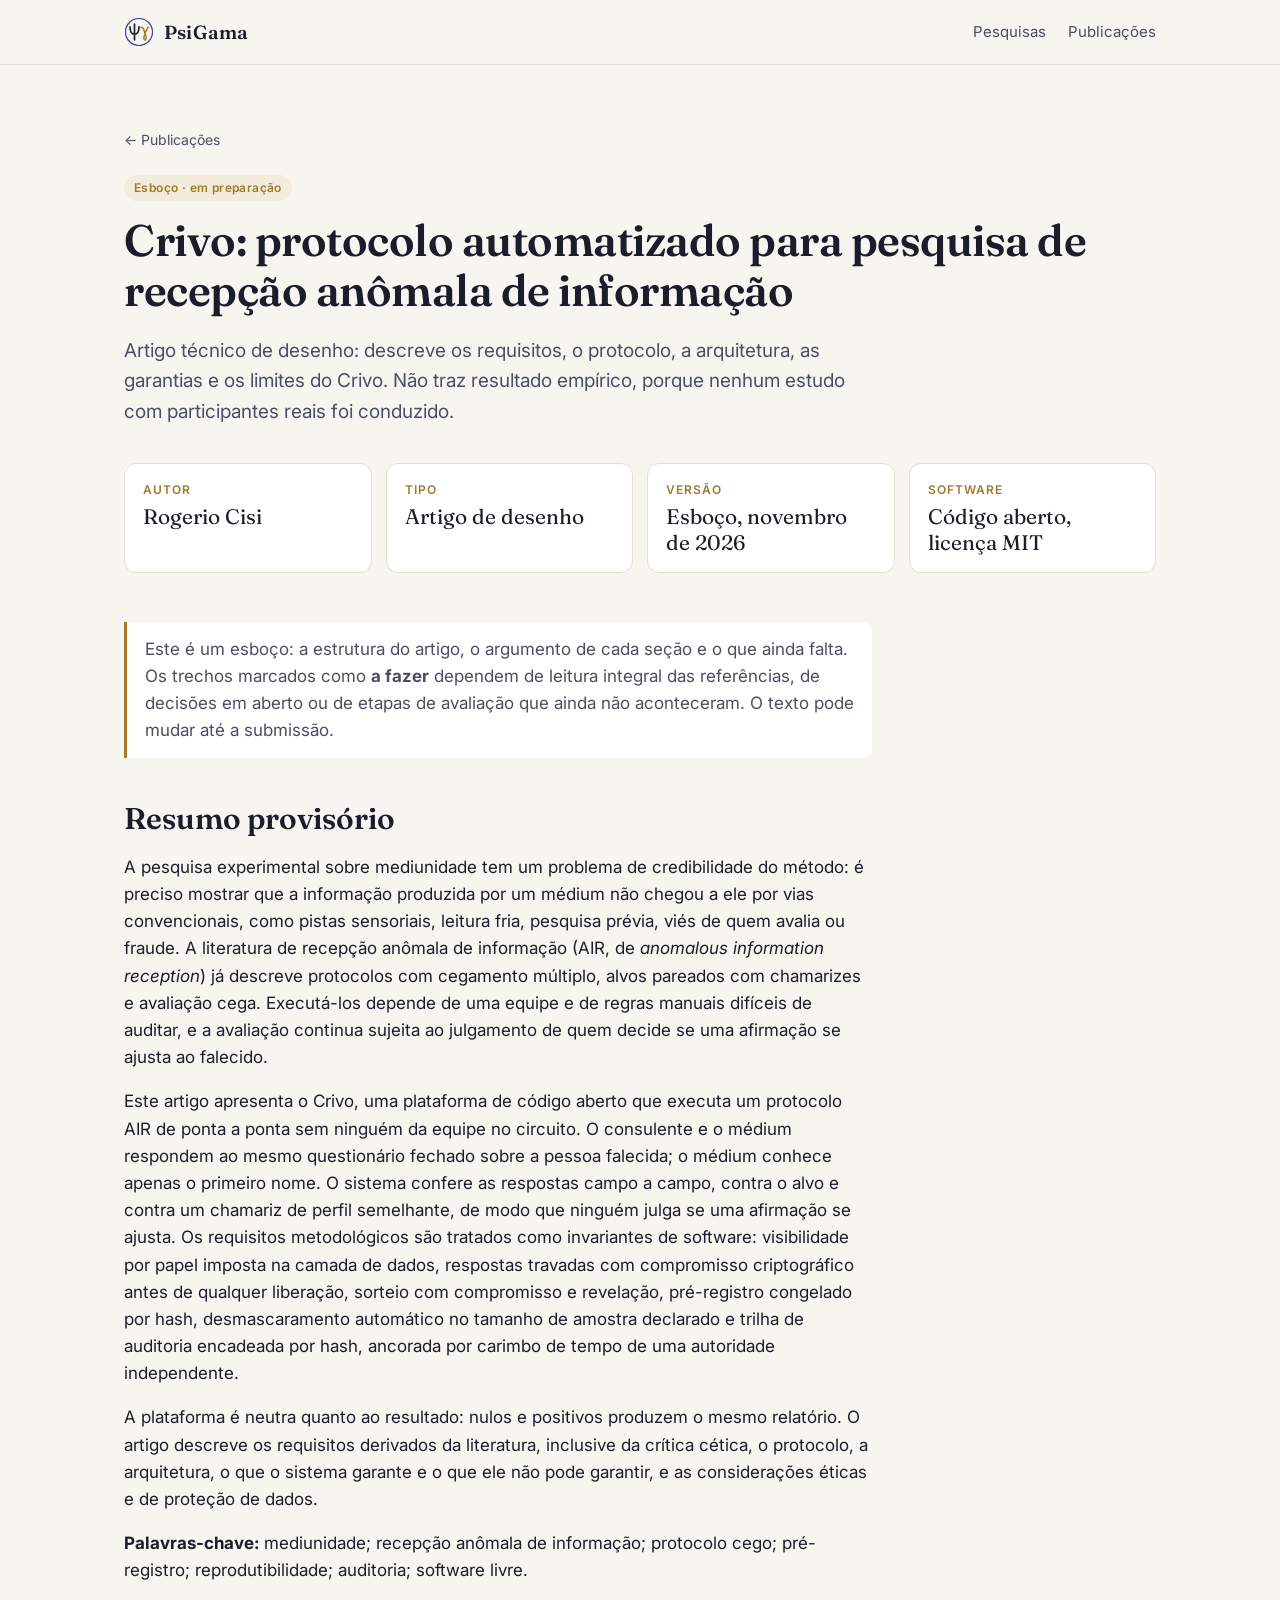
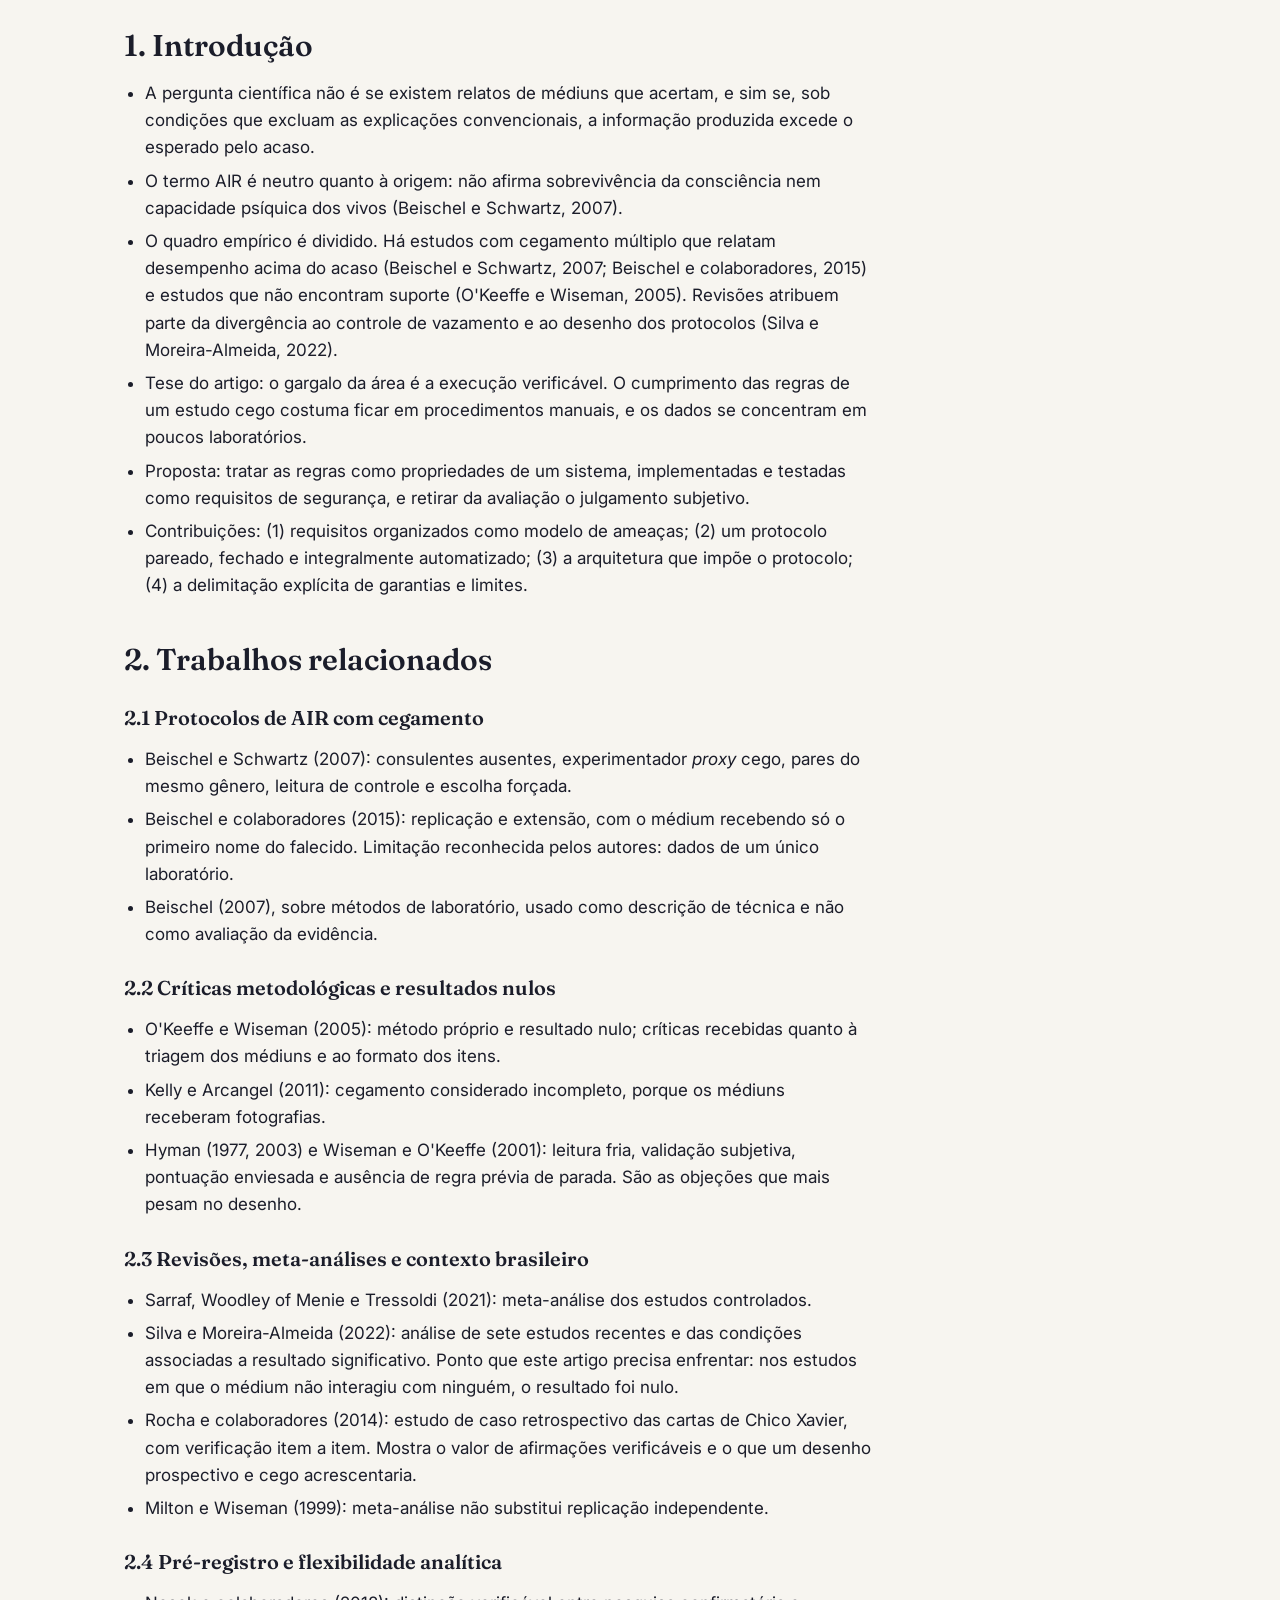
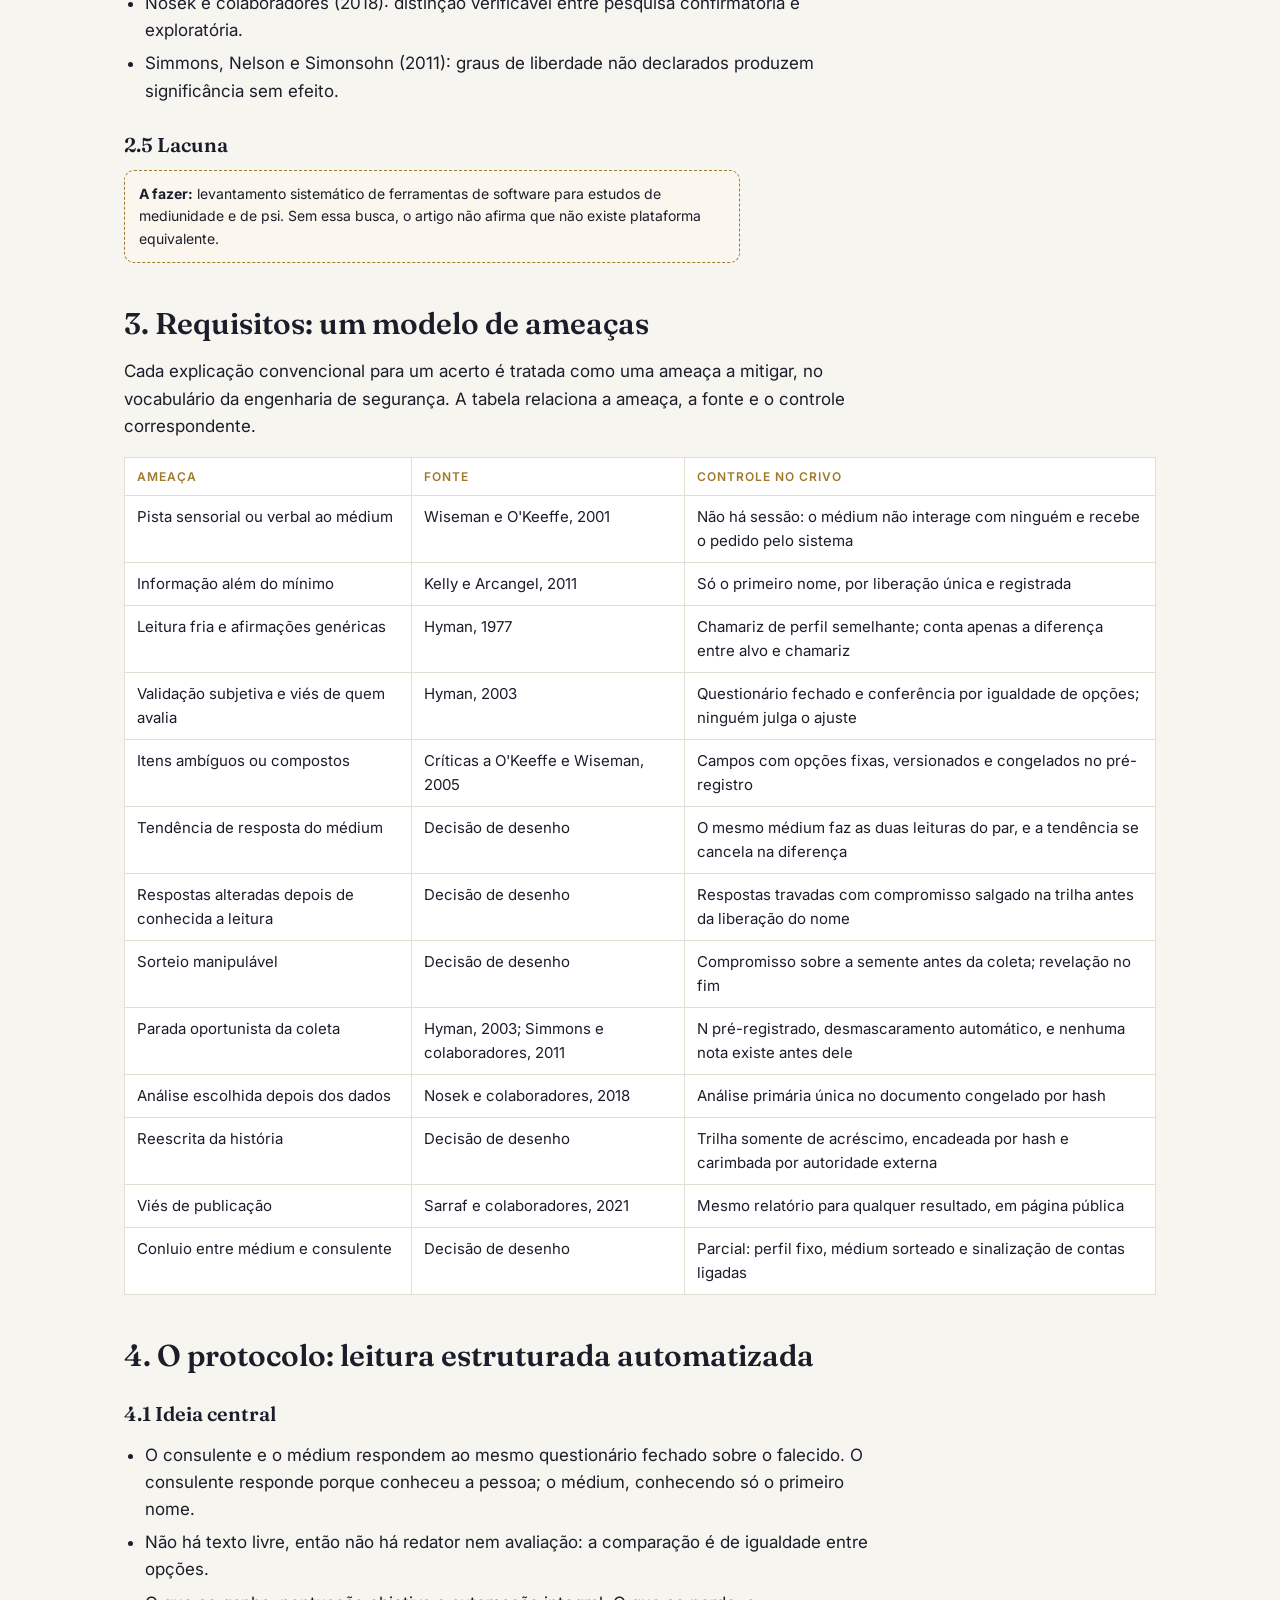
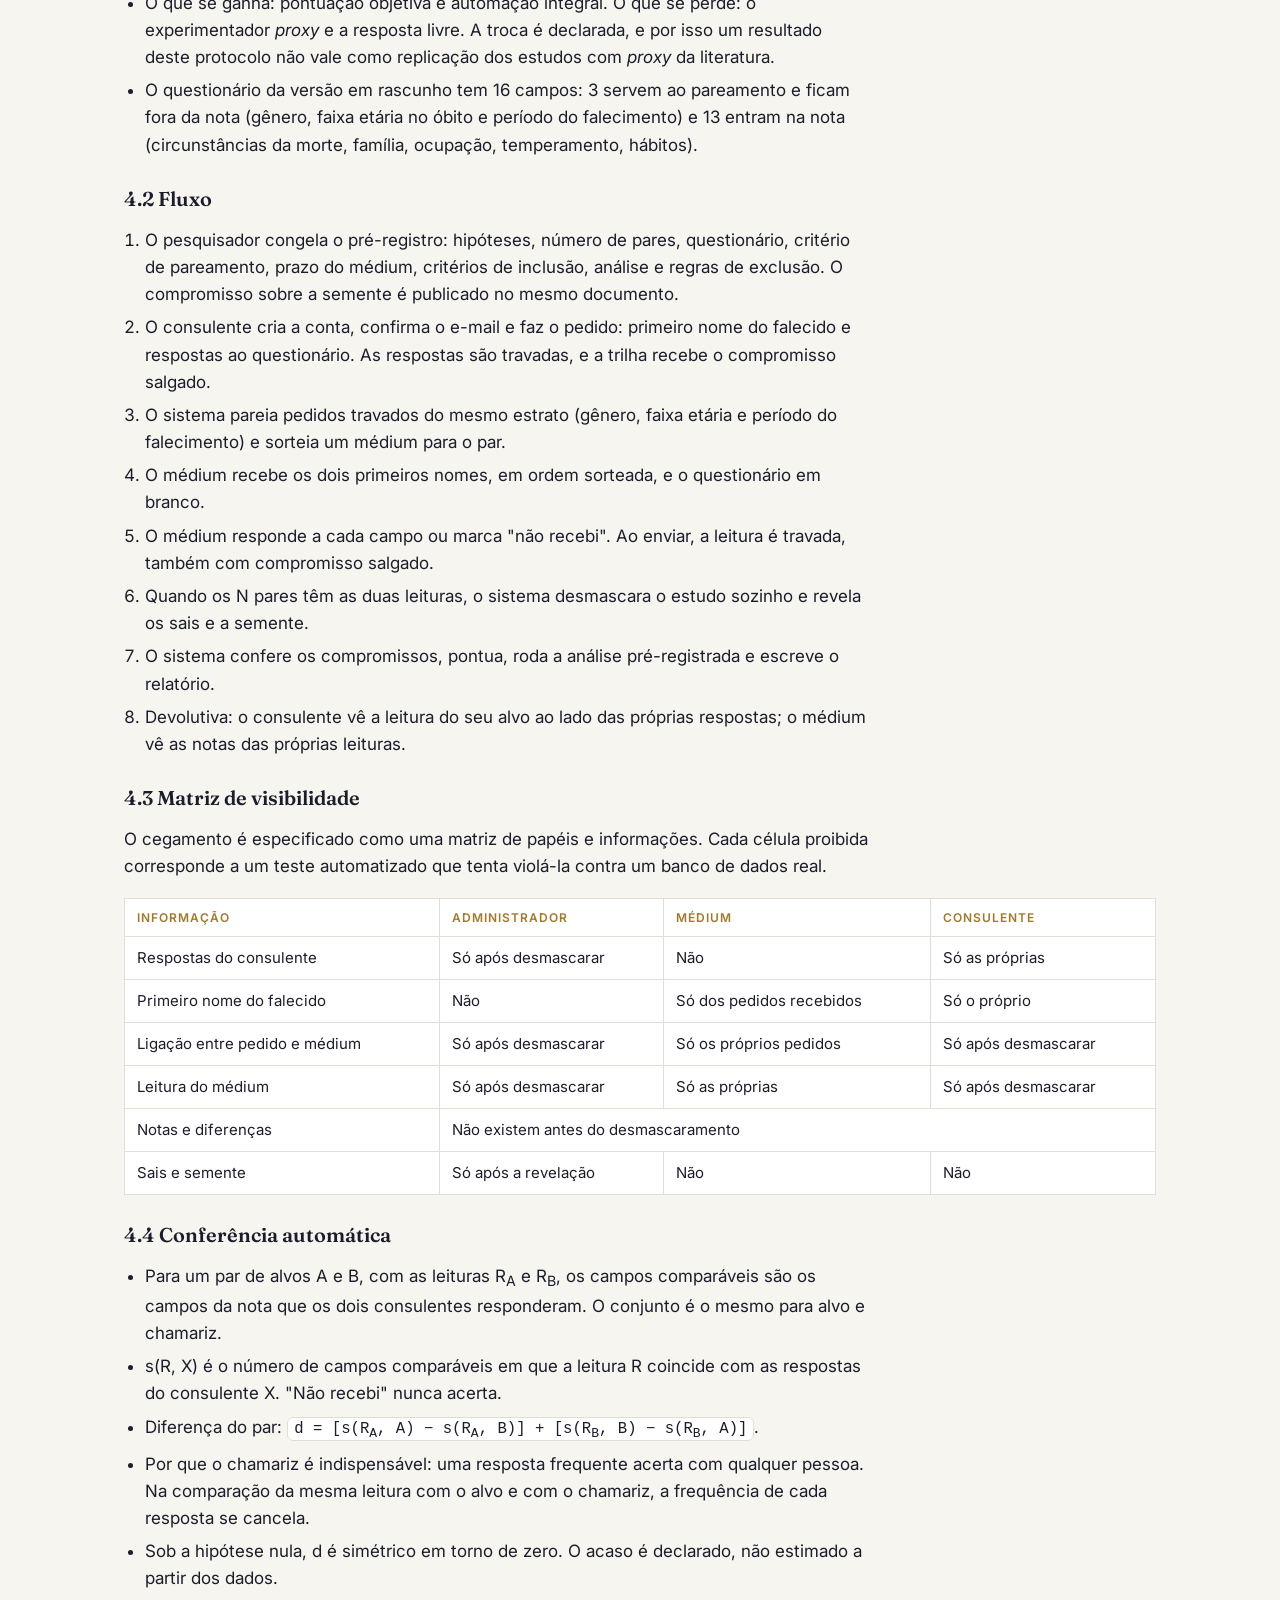
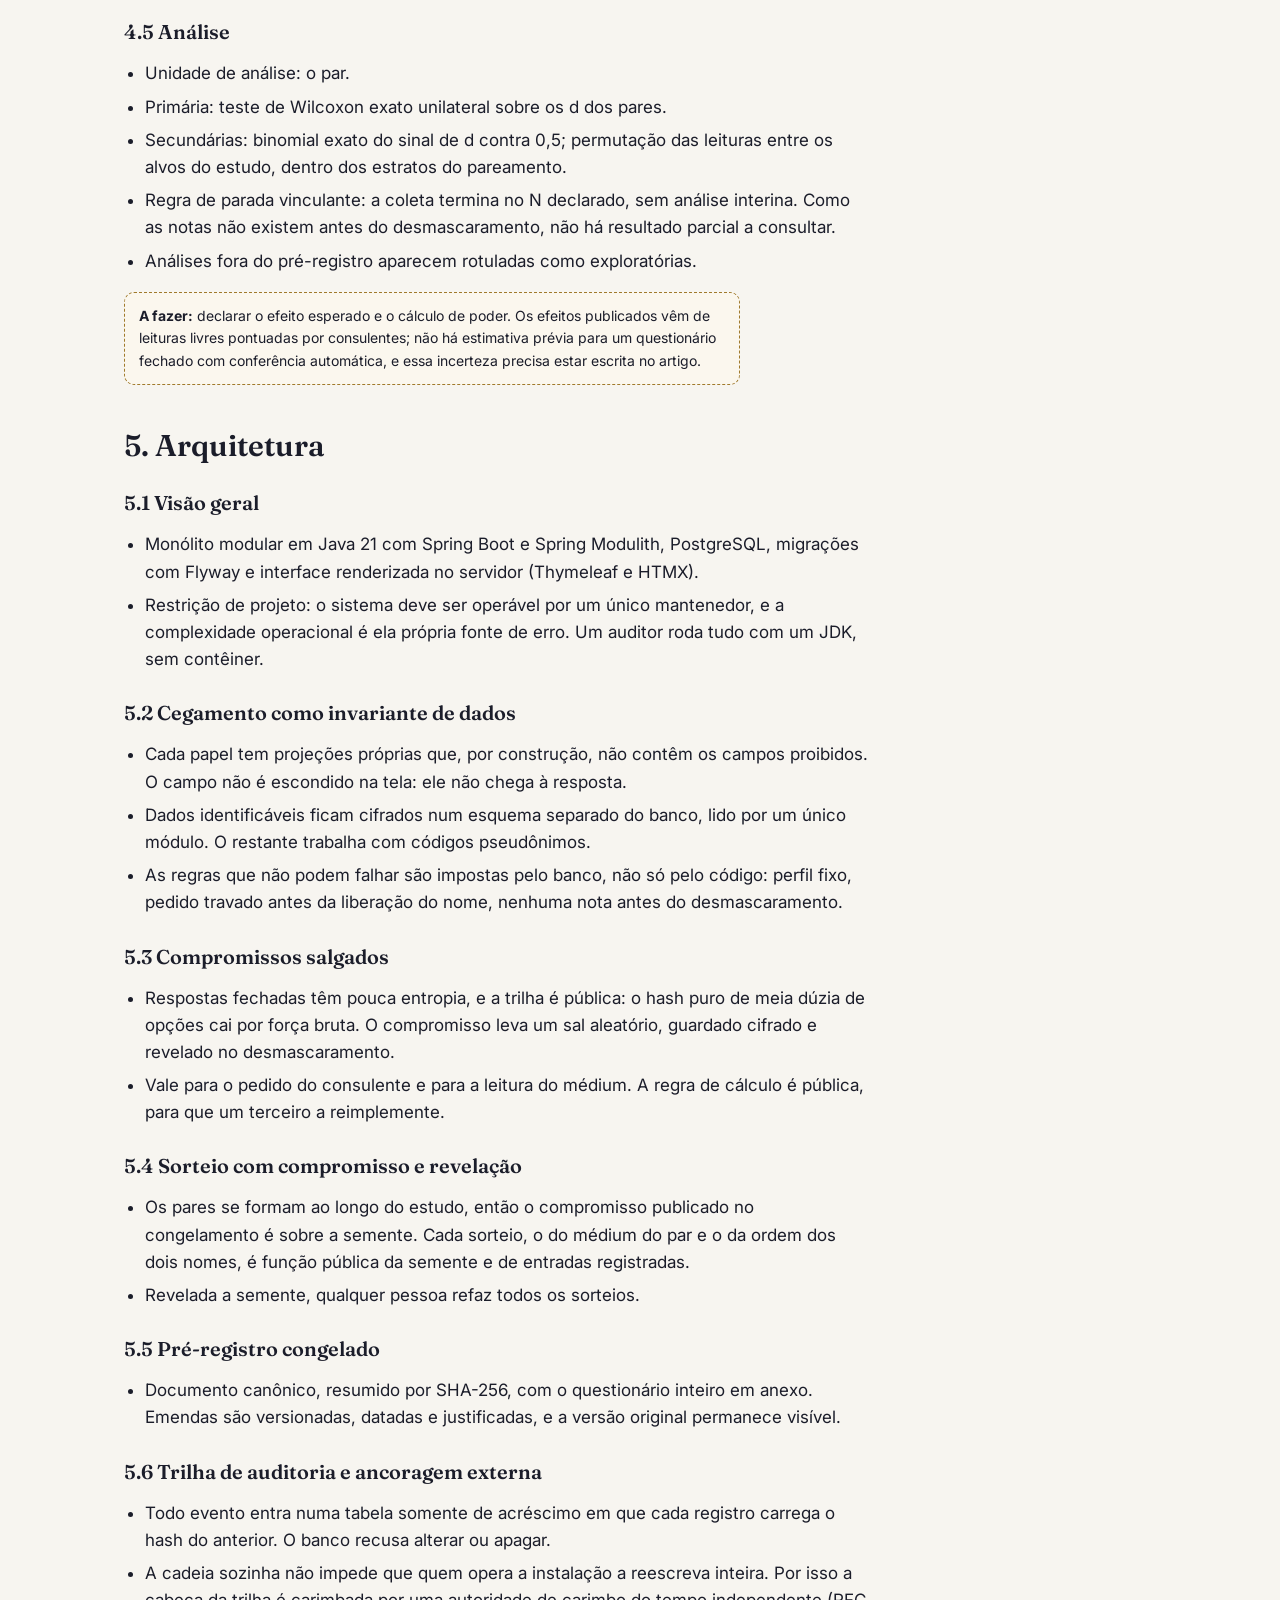
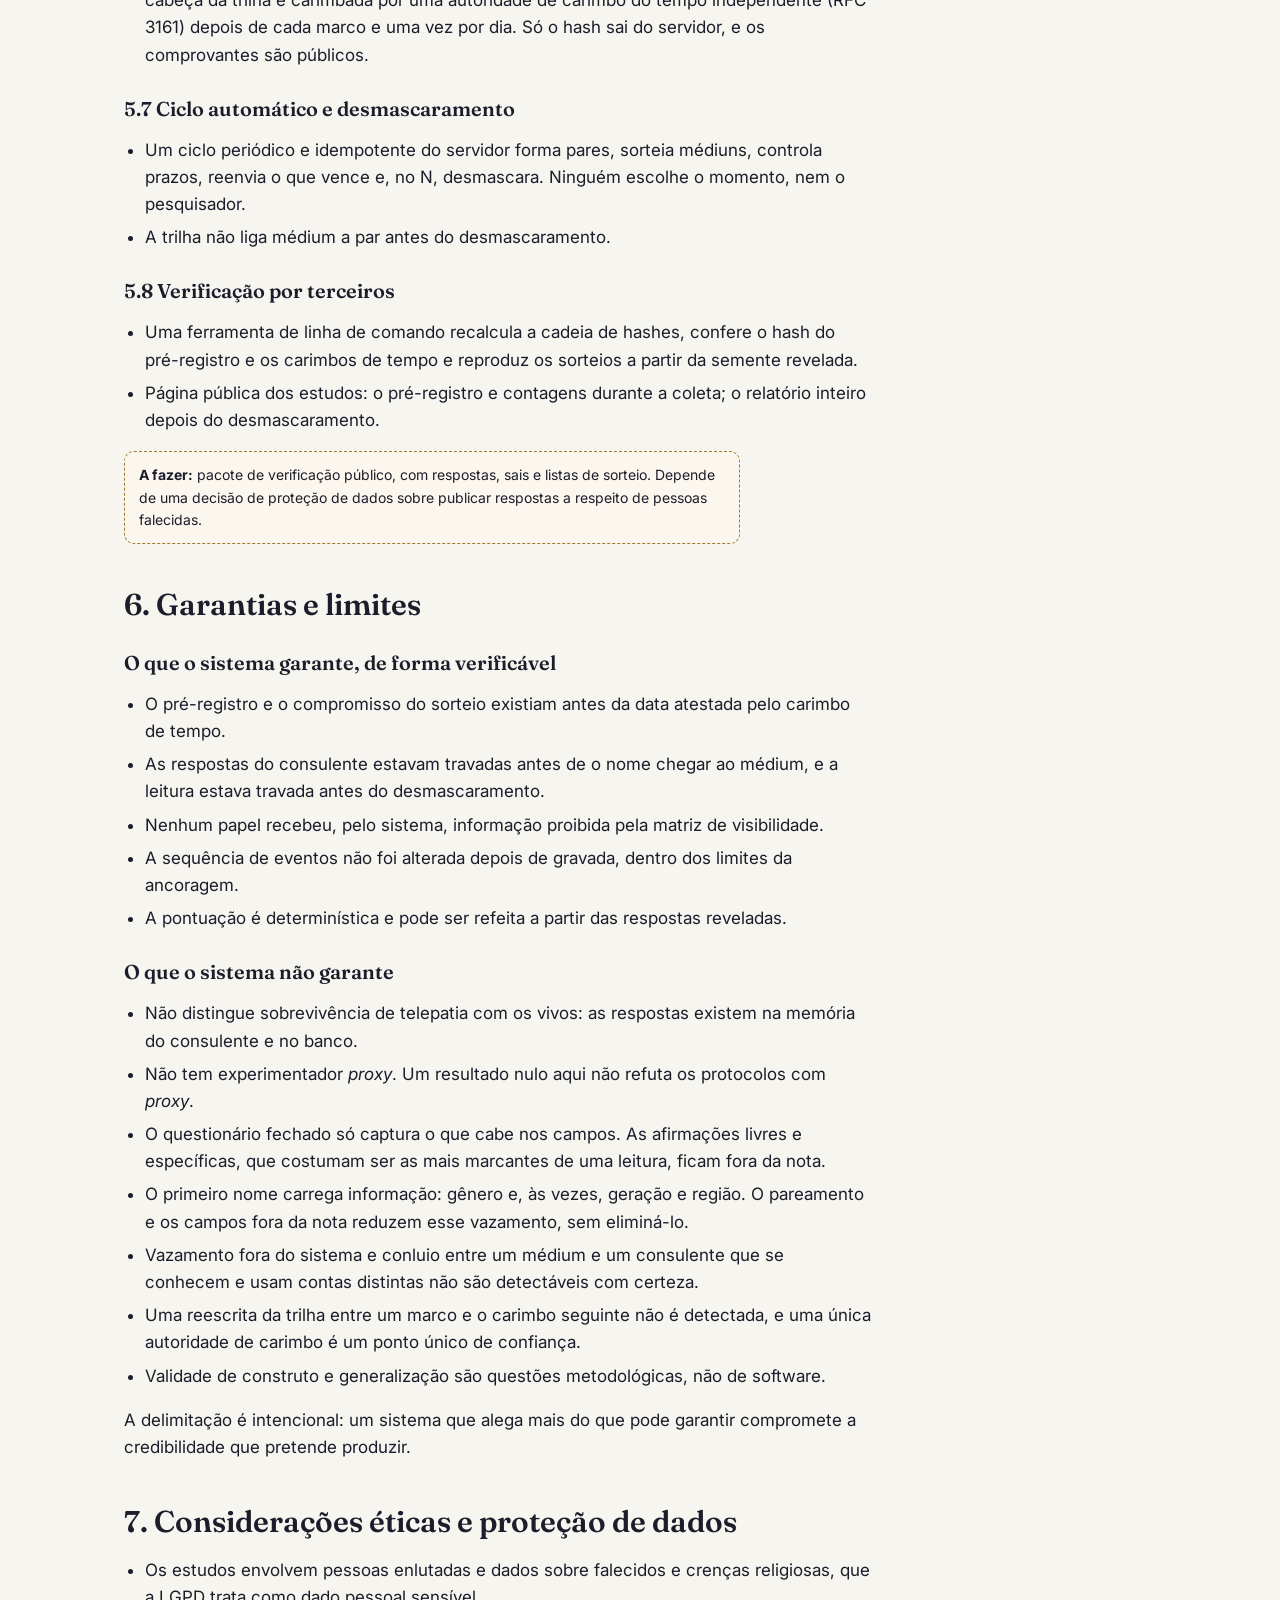
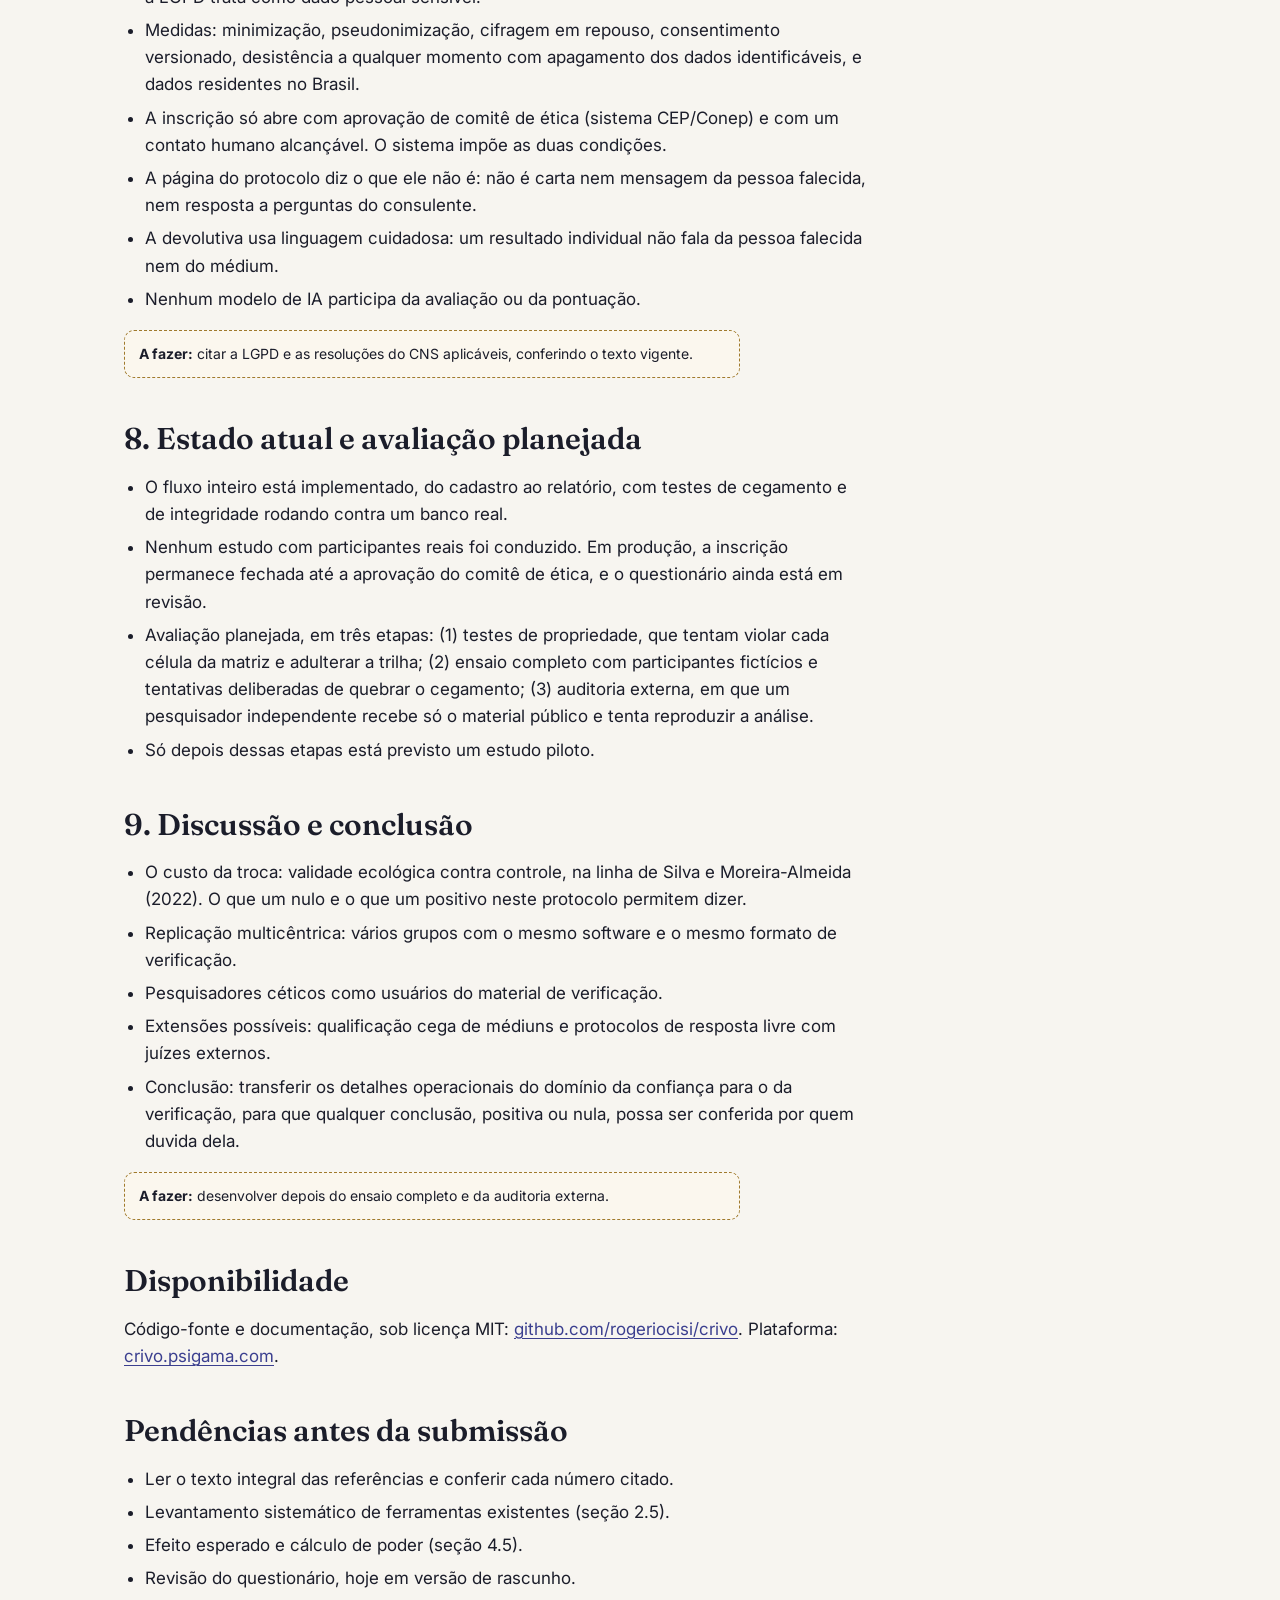
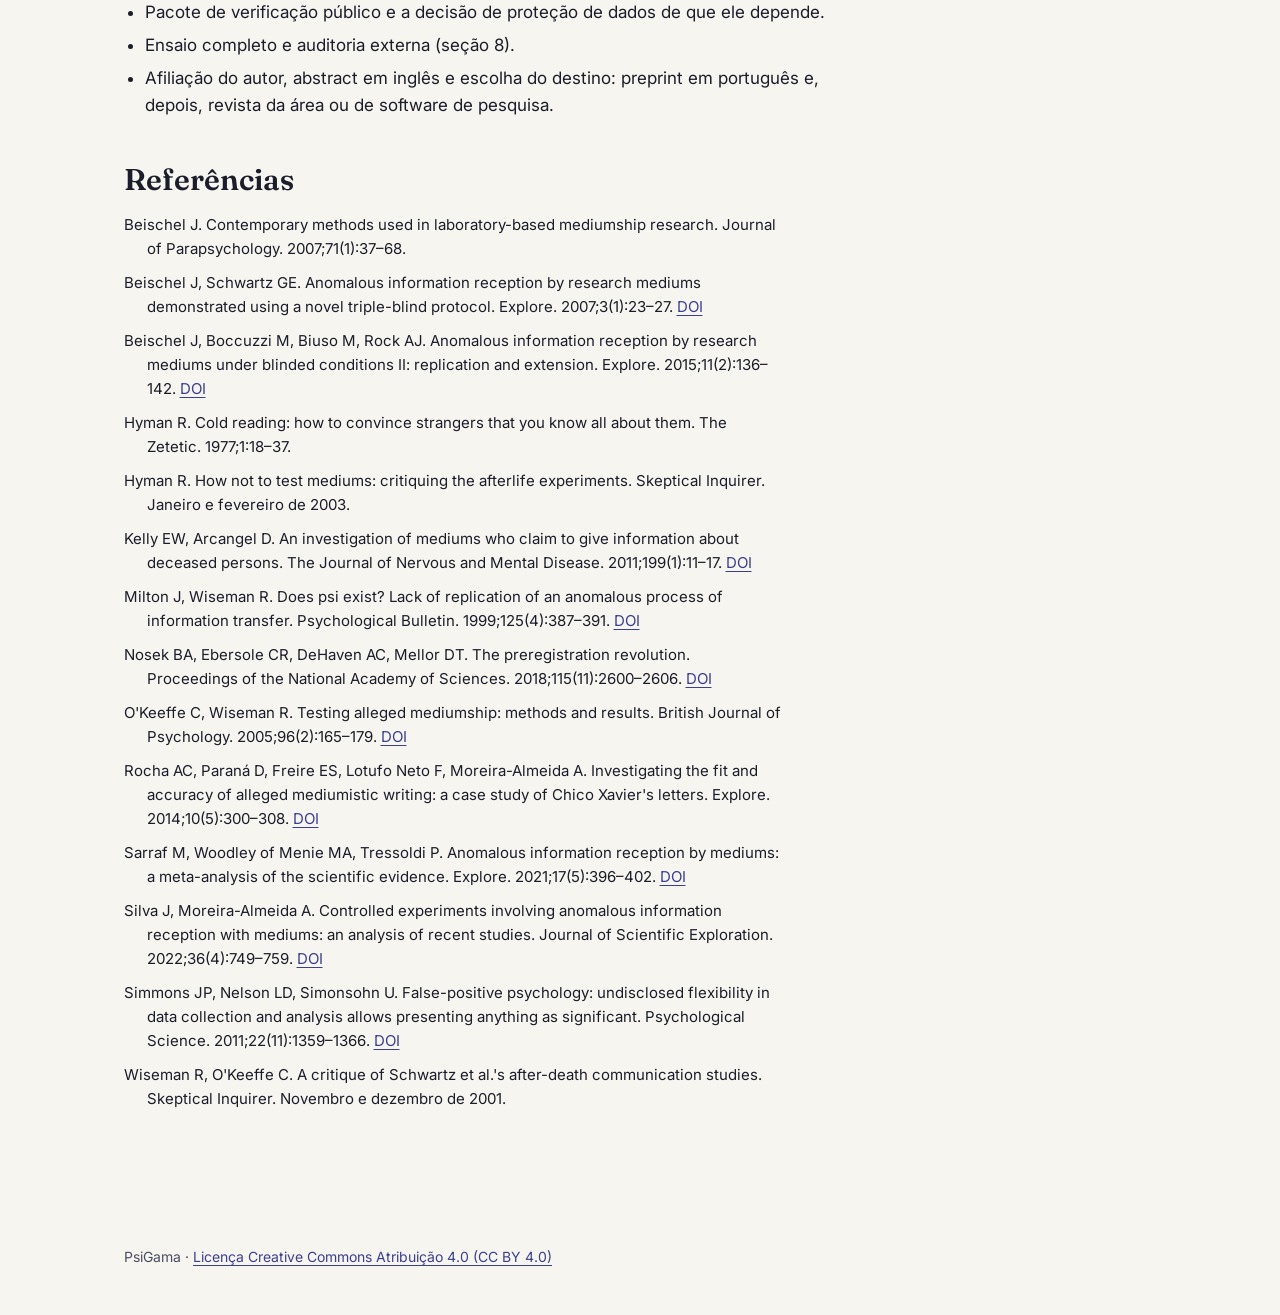
==== artigo-crivo/index.html @ 6725bafc "feat: add the outline of the Crivo technical paper and link it from the home page New page artigo-cr" ====
<!DOCTYPE html>
<html lang="pt-BR">

<head>
  <meta charset="utf-8">
  <meta name="viewport" content="width=device-width, initial-scale=1">
  <title>Crivo: protocolo automatizado para pesquisa de recepção anômala de informação · PsiGama</title>
  <meta name="description"
    content="Esboço do artigo técnico do Crivo: requisitos, protocolo de leitura estruturada automatizada, arquitetura, garantias e limites.">
  <link rel="preconnect" href="https://fonts.googleapis.com">
  <link rel="preconnect" href="https://fonts.gstatic.com" crossorigin>
  <link
    href="https://fonts.googleapis.com/css2?family=Fraunces:opsz,wght@9..144,400;9..144,600&family=Inter:wght@400;500;600&display=swap"
    rel="stylesheet">
  <link rel="stylesheet" href="../css/psigama.css">
</head>

<body>

  <header class="top">
    <div class="wrap">
      <a class="brand" href="../" aria-label="PsiGama, página inicial">
        <svg viewBox="0 0 40 40" aria-hidden="true">
          <circle cx="20" cy="20" r="18" fill="none" stroke="#3b3f8f" stroke-width="1.6" />
          <path d="M8 13 Q8 23 14 23 Q20 23 20 13 M14 9.5 V30.5" fill="none" stroke="#1b1d2a" stroke-width="2.2"
            stroke-linecap="round" />
          <path d="M22.5 14 Q25 13 26.5 17 L28 22 M32 13.5 L28 22 C25.8 26.5 26.2 31 28 31 C29.8 31 30.2 26.5 28 22"
            fill="none" stroke="#a07a2c" stroke-width="2" stroke-linecap="round" stroke-linejoin="round" />
        </svg>
        <span>PsiGama</span>
      </a>
      <nav class="links" aria-label="Seções">
        <a href="../#pesquisas">Pesquisas</a>
        <a href="../#publicacoes">Publicações</a>
      </nav>
    </div>
  </header>

  <main>
    <section class="page-hero">
      <div class="wrap">
        <p class="crumb"><a href="../#publicacoes">← Publicações</a></p>
        <span class="tag soon">Esboço · em preparação</span>
        <h1 class="paper-title">Crivo: protocolo automatizado para pesquisa de recepção anômala de informação</h1>
        <p class="lead">Artigo técnico de desenho: descreve os requisitos, o protocolo, a arquitetura, as garantias e
          os limites do Crivo. Não traz resultado empírico, porque nenhum estudo com participantes reais foi
          conduzido.</p>
        <dl class="facts">
          <div>
            <dt>Autor</dt>
            <dd>Rogerio Cisi</dd>
          </div>
          <div>
            <dt>Tipo</dt>
            <dd>Artigo de desenho</dd>
          </div>
          <div>
            <dt>Versão</dt>
            <dd>Esboço, novembro de 2026</dd>
          </div>
          <div>
            <dt>Software</dt>
            <dd>Código aberto, licença MIT</dd>
          </div>
        </dl>
      </div>
    </section>

    <section>
      <div class="wrap prose">

        <p class="note">Este é um esboço: a estrutura do artigo, o argumento de cada seção e o que ainda falta. Os
          trechos marcados como <strong>a fazer</strong> dependem de leitura integral das referências, de decisões em
          aberto ou de etapas de avaliação que ainda não aconteceram. O texto pode mudar até a submissão.</p>

        <h2>Resumo provisório</h2>
        <p>A pesquisa experimental sobre mediunidade tem um problema de credibilidade do método: é preciso mostrar que
          a informação produzida por um médium não chegou a ele por vias convencionais, como pistas sensoriais, leitura
          fria, pesquisa prévia, viés de quem avalia ou fraude. A literatura de recepção anômala de informação (AIR, de
          <em lang="en">anomalous information reception</em>) já descreve protocolos com cegamento múltiplo, alvos
          pareados com chamarizes e avaliação cega. Executá-los depende de uma equipe e de regras manuais difíceis de
          auditar, e a avaliação continua sujeita ao julgamento de quem decide se uma afirmação se ajusta ao
          falecido.</p>
        <p>Este artigo apresenta o Crivo, uma plataforma de código aberto que executa um protocolo AIR de ponta a
          ponta sem ninguém da equipe no circuito. O consulente e o médium respondem ao mesmo questionário fechado
          sobre a pessoa falecida; o médium conhece apenas o primeiro nome. O sistema confere as respostas campo a
          campo, contra o alvo e contra um chamariz de perfil semelhante, de modo que ninguém julga se uma afirmação
          se ajusta. Os requisitos metodológicos são tratados como invariantes de software: visibilidade por papel
          imposta na camada de dados, respostas travadas com compromisso criptográfico antes de qualquer liberação,
          sorteio com compromisso e revelação, pré-registro congelado por hash, desmascaramento automático no tamanho
          de amostra declarado e trilha de auditoria encadeada por hash, ancorada por carimbo de tempo de uma
          autoridade independente.</p>
        <p>A plataforma é neutra quanto ao resultado: nulos e positivos produzem o mesmo relatório. O artigo descreve
          os requisitos derivados da literatura, inclusive da crítica cética, o protocolo, a arquitetura, o que o
          sistema garante e o que ele não pode garantir, e as considerações éticas e de proteção de dados.</p>
        <p><strong>Palavras-chave:</strong> mediunidade; recepção anômala de informação; protocolo cego;
          pré-registro; reprodutibilidade; auditoria; software livre.</p>

        <h2>1. Introdução</h2>
        <ul>
          <li>A pergunta científica não é se existem relatos de médiuns que acertam, e sim se, sob condições que
            excluam as explicações convencionais, a informação produzida excede o esperado pelo acaso.</li>
          <li>O termo AIR é neutro quanto à origem: não afirma sobrevivência da consciência nem capacidade psíquica
            dos vivos (Beischel e Schwartz, 2007).</li>
          <li>O quadro empírico é dividido. Há estudos com cegamento múltiplo que relatam desempenho acima do acaso
            (Beischel e Schwartz, 2007; Beischel e colaboradores, 2015) e estudos que não encontram suporte
            (O'Keeffe e Wiseman, 2005). Revisões atribuem parte da divergência ao controle de vazamento e ao desenho
            dos protocolos (Silva e Moreira-Almeida, 2022).</li>
          <li>Tese do artigo: o gargalo da área é a execução verificável. O cumprimento das regras de um estudo cego
            costuma ficar em procedimentos manuais, e os dados se concentram em poucos laboratórios.</li>
          <li>Proposta: tratar as regras como propriedades de um sistema, implementadas e testadas como requisitos de
            segurança, e retirar da avaliação o julgamento subjetivo.</li>
          <li>Contribuições: (1) requisitos organizados como modelo de ameaças; (2) um protocolo pareado, fechado e
            integralmente automatizado; (3) a arquitetura que impõe o protocolo; (4) a delimitação explícita de
            garantias e limites.</li>
        </ul>

        <h2>2. Trabalhos relacionados</h2>
        <h3>2.1 Protocolos de AIR com cegamento</h3>
        <ul>
          <li>Beischel e Schwartz (2007): consulentes ausentes, experimentador <em lang="en">proxy</em> cego, pares
            do mesmo gênero, leitura de controle e escolha forçada.</li>
          <li>Beischel e colaboradores (2015): replicação e extensão, com o médium recebendo só o primeiro nome do
            falecido. Limitação reconhecida pelos autores: dados de um único laboratório.</li>
          <li>Beischel (2007), sobre métodos de laboratório, usado como descrição de técnica e não como avaliação da
            evidência.</li>
        </ul>
        <h3>2.2 Críticas metodológicas e resultados nulos</h3>
        <ul>
          <li>O'Keeffe e Wiseman (2005): método próprio e resultado nulo; críticas recebidas quanto à triagem dos
            médiuns e ao formato dos itens.</li>
          <li>Kelly e Arcangel (2011): cegamento considerado incompleto, porque os médiuns receberam fotografias.</li>
          <li>Hyman (1977, 2003) e Wiseman e O'Keeffe (2001): leitura fria, validação subjetiva, pontuação enviesada
            e ausência de regra prévia de parada. São as objeções que mais pesam no desenho.</li>
        </ul>
        <h3>2.3 Revisões, meta-análises e contexto brasileiro</h3>
        <ul>
          <li>Sarraf, Woodley of Menie e Tressoldi (2021): meta-análise dos estudos controlados.</li>
          <li>Silva e Moreira-Almeida (2022): análise de sete estudos recentes e das condições associadas a resultado
            significativo. Ponto que este artigo precisa enfrentar: nos estudos em que o médium não interagiu com
            ninguém, o resultado foi nulo.</li>
          <li>Rocha e colaboradores (2014): estudo de caso retrospectivo das cartas de Chico Xavier, com verificação
            item a item. Mostra o valor de afirmações verificáveis e o que um desenho prospectivo e cego
            acrescentaria.</li>
          <li>Milton e Wiseman (1999): meta-análise não substitui replicação independente.</li>
        </ul>
        <h3>2.4 Pré-registro e flexibilidade analítica</h3>
        <ul>
          <li>Nosek e colaboradores (2018): distinção verificável entre pesquisa confirmatória e exploratória.</li>
          <li>Simmons, Nelson e Simonsohn (2011): graus de liberdade não declarados produzem significância sem
            efeito.</li>
        </ul>
        <h3>2.5 Lacuna</h3>
        <p class="todo"><strong>A fazer:</strong> levantamento sistemático de ferramentas de software para estudos de
          mediunidade e de psi. Sem essa busca, o artigo não afirma que não existe plataforma equivalente.</p>

        <h2>3. Requisitos: um modelo de ameaças</h2>
        <p>Cada explicação convencional para um acerto é tratada como uma ameaça a mitigar, no vocabulário da
          engenharia de segurança. A tabela relaciona a ameaça, a fonte e o controle correspondente.</p>
        <div class="table-scroll">
          <table>
            <thead>
              <tr>
                <th>Ameaça</th>
                <th>Fonte</th>
                <th>Controle no Crivo</th>
              </tr>
            </thead>
            <tbody>
              <tr>
                <td>Pista sensorial ou verbal ao médium</td>
                <td>Wiseman e O'Keeffe, 2001</td>
                <td>Não há sessão: o médium não interage com ninguém e recebe o pedido pelo sistema</td>
              </tr>
              <tr>
                <td>Informação além do mínimo</td>
                <td>Kelly e Arcangel, 2011</td>
                <td>Só o primeiro nome, por liberação única e registrada</td>
              </tr>
              <tr>
                <td>Leitura fria e afirmações genéricas</td>
                <td>Hyman, 1977</td>
                <td>Chamariz de perfil semelhante; conta apenas a diferença entre alvo e chamariz</td>
              </tr>
              <tr>
                <td>Validação subjetiva e viés de quem avalia</td>
                <td>Hyman, 2003</td>
                <td>Questionário fechado e conferência por igualdade de opções; ninguém julga o ajuste</td>
              </tr>
              <tr>
                <td>Itens ambíguos ou compostos</td>
                <td>Críticas a O'Keeffe e Wiseman, 2005</td>
                <td>Campos com opções fixas, versionados e congelados no pré-registro</td>
              </tr>
              <tr>
                <td>Tendência de resposta do médium</td>
                <td>Decisão de desenho</td>
                <td>O mesmo médium faz as duas leituras do par, e a tendência se cancela na diferença</td>
              </tr>
              <tr>
                <td>Respostas alteradas depois de conhecida a leitura</td>
                <td>Decisão de desenho</td>
                <td>Respostas travadas com compromisso salgado na trilha antes da liberação do nome</td>
              </tr>
              <tr>
                <td>Sorteio manipulável</td>
                <td>Decisão de desenho</td>
                <td>Compromisso sobre a semente antes da coleta; revelação no fim</td>
              </tr>
              <tr>
                <td>Parada oportunista da coleta</td>
                <td>Hyman, 2003; Simmons e colaboradores, 2011</td>
                <td>N pré-registrado, desmascaramento automático, e nenhuma nota existe antes dele</td>
              </tr>
              <tr>
                <td>Análise escolhida depois dos dados</td>
                <td>Nosek e colaboradores, 2018</td>
                <td>Análise primária única no documento congelado por hash</td>
              </tr>
              <tr>
                <td>Reescrita da história</td>
                <td>Decisão de desenho</td>
                <td>Trilha somente de acréscimo, encadeada por hash e carimbada por autoridade externa</td>
              </tr>
              <tr>
                <td>Viés de publicação</td>
                <td>Sarraf e colaboradores, 2021</td>
                <td>Mesmo relatório para qualquer resultado, em página pública</td>
              </tr>
              <tr>
                <td>Conluio entre médium e consulente</td>
                <td>Decisão de desenho</td>
                <td>Parcial: perfil fixo, médium sorteado e sinalização de contas ligadas</td>
              </tr>
            </tbody>
          </table>
        </div>

        <h2>4. O protocolo: leitura estruturada automatizada</h2>
        <h3>4.1 Ideia central</h3>
        <ul>
          <li>O consulente e o médium respondem ao mesmo questionário fechado sobre o falecido. O consulente responde
            porque conheceu a pessoa; o médium, conhecendo só o primeiro nome.</li>
          <li>Não há texto livre, então não há redator nem avaliação: a comparação é de igualdade entre opções.</li>
          <li>O que se ganha: pontuação objetiva e automação integral. O que se perde: o experimentador
            <em lang="en">proxy</em> e a resposta livre. A troca é declarada, e por isso um resultado deste protocolo
            não vale como replicação dos estudos com <em lang="en">proxy</em> da literatura.</li>
          <li>O questionário da versão em rascunho tem 16 campos: 3 servem ao pareamento e ficam fora da nota
            (gênero, faixa etária no óbito e período do falecimento) e 13 entram na nota (circunstâncias da morte,
            família, ocupação, temperamento, hábitos).</li>
        </ul>
        <h3>4.2 Fluxo</h3>
        <ol>
          <li>O pesquisador congela o pré-registro: hipóteses, número de pares, questionário, critério de pareamento,
            prazo do médium, critérios de inclusão, análise e regras de exclusão. O compromisso sobre a semente é
            publicado no mesmo documento.</li>
          <li>O consulente cria a conta, confirma o e-mail e faz o pedido: primeiro nome do falecido e respostas ao
            questionário. As respostas são travadas, e a trilha recebe o compromisso salgado.</li>
          <li>O sistema pareia pedidos travados do mesmo estrato (gênero, faixa etária e período do falecimento) e
            sorteia um médium para o par.</li>
          <li>O médium recebe os dois primeiros nomes, em ordem sorteada, e o questionário em branco.</li>
          <li>O médium responde a cada campo ou marca "não recebi". Ao enviar, a leitura é travada, também com
            compromisso salgado.</li>
          <li>Quando os N pares têm as duas leituras, o sistema desmascara o estudo sozinho e revela os sais e a
            semente.</li>
          <li>O sistema confere os compromissos, pontua, roda a análise pré-registrada e escreve o relatório.</li>
          <li>Devolutiva: o consulente vê a leitura do seu alvo ao lado das próprias respostas; o médium vê as notas
            das próprias leituras.</li>
        </ol>
        <h3>4.3 Matriz de visibilidade</h3>
        <p>O cegamento é especificado como uma matriz de papéis e informações. Cada célula proibida corresponde a um
          teste automatizado que tenta violá-la contra um banco de dados real.</p>
        <div class="table-scroll">
          <table>
            <thead>
              <tr>
                <th>Informação</th>
                <th>Administrador</th>
                <th>Médium</th>
                <th>Consulente</th>
              </tr>
            </thead>
            <tbody>
              <tr>
                <td>Respostas do consulente</td>
                <td>Só após desmascarar</td>
                <td>Não</td>
                <td>Só as próprias</td>
              </tr>
              <tr>
                <td>Primeiro nome do falecido</td>
                <td>Não</td>
                <td>Só dos pedidos recebidos</td>
                <td>Só o próprio</td>
              </tr>
              <tr>
                <td>Ligação entre pedido e médium</td>
                <td>Só após desmascarar</td>
                <td>Só os próprios pedidos</td>
                <td>Só após desmascarar</td>
              </tr>
              <tr>
                <td>Leitura do médium</td>
                <td>Só após desmascarar</td>
                <td>Só as próprias</td>
                <td>Só após desmascarar</td>
              </tr>
              <tr>
                <td>Notas e diferenças</td>
                <td colspan="3">Não existem antes do desmascaramento</td>
              </tr>
              <tr>
                <td>Sais e semente</td>
                <td>Só após a revelação</td>
                <td>Não</td>
                <td>Não</td>
              </tr>
            </tbody>
          </table>
        </div>
        <h3>4.4 Conferência automática</h3>
        <ul>
          <li>Para um par de alvos A e B, com as leituras R<sub>A</sub> e R<sub>B</sub>, os campos comparáveis são os
            campos da nota que os dois consulentes responderam. O conjunto é o mesmo para alvo e chamariz.</li>
          <li>s(R, X) é o número de campos comparáveis em que a leitura R coincide com as respostas do consulente X.
            "Não recebi" nunca acerta.</li>
          <li>Diferença do par: <code>d = [s(R<sub>A</sub>, A) − s(R<sub>A</sub>, B)] + [s(R<sub>B</sub>, B) −
              s(R<sub>B</sub>, A)]</code>.</li>
          <li>Por que o chamariz é indispensável: uma resposta frequente acerta com qualquer pessoa. Na comparação da
            mesma leitura com o alvo e com o chamariz, a frequência de cada resposta se cancela.</li>
          <li>Sob a hipótese nula, d é simétrico em torno de zero. O acaso é declarado, não estimado a partir dos
            dados.</li>
        </ul>
        <h3>4.5 Análise</h3>
        <ul>
          <li>Unidade de análise: o par.</li>
          <li>Primária: teste de Wilcoxon exato unilateral sobre os d dos pares.</li>
          <li>Secundárias: binomial exato do sinal de d contra 0,5; permutação das leituras entre os alvos do estudo,
            dentro dos estratos do pareamento.</li>
          <li>Regra de parada vinculante: a coleta termina no N declarado, sem análise interina. Como as notas não
            existem antes do desmascaramento, não há resultado parcial a consultar.</li>
          <li>Análises fora do pré-registro aparecem rotuladas como exploratórias.</li>
        </ul>
        <p class="todo"><strong>A fazer:</strong> declarar o efeito esperado e o cálculo de poder. Os efeitos
          publicados vêm de leituras livres pontuadas por consulentes; não há estimativa prévia para um questionário
          fechado com conferência automática, e essa incerteza precisa estar escrita no artigo.</p>

        <h2>5. Arquitetura</h2>
        <h3>5.1 Visão geral</h3>
        <ul>
          <li>Monólito modular em Java 21 com Spring Boot e Spring Modulith, PostgreSQL, migrações com Flyway e
            interface renderizada no servidor (Thymeleaf e HTMX).</li>
          <li>Restrição de projeto: o sistema deve ser operável por um único mantenedor, e a complexidade operacional
            é ela própria fonte de erro. Um auditor roda tudo com um JDK, sem contêiner.</li>
        </ul>
        <h3>5.2 Cegamento como invariante de dados</h3>
        <ul>
          <li>Cada papel tem projeções próprias que, por construção, não contêm os campos proibidos. O campo não é
            escondido na tela: ele não chega à resposta.</li>
          <li>Dados identificáveis ficam cifrados num esquema separado do banco, lido por um único módulo. O restante
            trabalha com códigos pseudônimos.</li>
          <li>As regras que não podem falhar são impostas pelo banco, não só pelo código: perfil fixo, pedido travado
            antes da liberação do nome, nenhuma nota antes do desmascaramento.</li>
        </ul>
        <h3>5.3 Compromissos salgados</h3>
        <ul>
          <li>Respostas fechadas têm pouca entropia, e a trilha é pública: o hash puro de meia dúzia de opções cai
            por força bruta. O compromisso leva um sal aleatório, guardado cifrado e revelado no desmascaramento.</li>
          <li>Vale para o pedido do consulente e para a leitura do médium. A regra de cálculo é pública, para que um
            terceiro a reimplemente.</li>
        </ul>
        <h3>5.4 Sorteio com compromisso e revelação</h3>
        <ul>
          <li>Os pares se formam ao longo do estudo, então o compromisso publicado no congelamento é sobre a
            semente. Cada sorteio, o do médium do par e o da ordem dos dois nomes, é função pública da semente e de
            entradas registradas.</li>
          <li>Revelada a semente, qualquer pessoa refaz todos os sorteios.</li>
        </ul>
        <h3>5.5 Pré-registro congelado</h3>
        <ul>
          <li>Documento canônico, resumido por SHA-256, com o questionário inteiro em anexo. Emendas são versionadas,
            datadas e justificadas, e a versão original permanece visível.</li>
        </ul>
        <h3>5.6 Trilha de auditoria e ancoragem externa</h3>
        <ul>
          <li>Todo evento entra numa tabela somente de acréscimo em que cada registro carrega o hash do anterior. O
            banco recusa alterar ou apagar.</li>
          <li>A cadeia sozinha não impede que quem opera a instalação a reescreva inteira. Por isso a cabeça da
            trilha é carimbada por uma autoridade de carimbo do tempo independente (RFC 3161) depois de cada marco e
            uma vez por dia. Só o hash sai do servidor, e os comprovantes são públicos.</li>
        </ul>
        <h3>5.7 Ciclo automático e desmascaramento</h3>
        <ul>
          <li>Um ciclo periódico e idempotente do servidor forma pares, sorteia médiuns, controla prazos, reenvia o
            que vence e, no N, desmascara. Ninguém escolhe o momento, nem o pesquisador.</li>
          <li>A trilha não liga médium a par antes do desmascaramento.</li>
        </ul>
        <h3>5.8 Verificação por terceiros</h3>
        <ul>
          <li>Uma ferramenta de linha de comando recalcula a cadeia de hashes, confere o hash do pré-registro e os
            carimbos de tempo e reproduz os sorteios a partir da semente revelada.</li>
          <li>Página pública dos estudos: o pré-registro e contagens durante a coleta; o relatório inteiro depois do
            desmascaramento.</li>
        </ul>
        <p class="todo"><strong>A fazer:</strong> pacote de verificação público, com respostas, sais e listas de
          sorteio. Depende de uma decisão de proteção de dados sobre publicar respostas a respeito de pessoas
          falecidas.</p>

        <h2>6. Garantias e limites</h2>
        <h3>O que o sistema garante, de forma verificável</h3>
        <ul>
          <li>O pré-registro e o compromisso do sorteio existiam antes da data atestada pelo carimbo de tempo.</li>
          <li>As respostas do consulente estavam travadas antes de o nome chegar ao médium, e a leitura estava
            travada antes do desmascaramento.</li>
          <li>Nenhum papel recebeu, pelo sistema, informação proibida pela matriz de visibilidade.</li>
          <li>A sequência de eventos não foi alterada depois de gravada, dentro dos limites da ancoragem.</li>
          <li>A pontuação é determinística e pode ser refeita a partir das respostas reveladas.</li>
        </ul>
        <h3>O que o sistema não garante</h3>
        <ul>
          <li>Não distingue sobrevivência de telepatia com os vivos: as respostas existem na memória do consulente e
            no banco.</li>
          <li>Não tem experimentador <em lang="en">proxy</em>. Um resultado nulo aqui não refuta os protocolos com
            <em lang="en">proxy</em>.</li>
          <li>O questionário fechado só captura o que cabe nos campos. As afirmações livres e específicas, que
            costumam ser as mais marcantes de uma leitura, ficam fora da nota.</li>
          <li>O primeiro nome carrega informação: gênero e, às vezes, geração e região. O pareamento e os campos fora
            da nota reduzem esse vazamento, sem eliminá-lo.</li>
          <li>Vazamento fora do sistema e conluio entre um médium e um consulente que se conhecem e usam contas
            distintas não são detectáveis com certeza.</li>
          <li>Uma reescrita da trilha entre um marco e o carimbo seguinte não é detectada, e uma única autoridade de
            carimbo é um ponto único de confiança.</li>
          <li>Validade de construto e generalização são questões metodológicas, não de software.</li>
        </ul>
        <p>A delimitação é intencional: um sistema que alega mais do que pode garantir compromete a credibilidade que
          pretende produzir.</p>

        <h2>7. Considerações éticas e proteção de dados</h2>
        <ul>
          <li>Os estudos envolvem pessoas enlutadas e dados sobre falecidos e crenças religiosas, que a LGPD trata
            como dado pessoal sensível.</li>
          <li>Medidas: minimização, pseudonimização, cifragem em repouso, consentimento versionado, desistência a
            qualquer momento com apagamento dos dados identificáveis, e dados residentes no Brasil.</li>
          <li>A inscrição só abre com aprovação de comitê de ética (sistema CEP/Conep) e com um contato humano
            alcançável. O sistema impõe as duas condições.</li>
          <li>A página do protocolo diz o que ele não é: não é carta nem mensagem da pessoa falecida, nem resposta a
            perguntas do consulente.</li>
          <li>A devolutiva usa linguagem cuidadosa: um resultado individual não fala da pessoa falecida nem do
            médium.</li>
          <li>Nenhum modelo de IA participa da avaliação ou da pontuação.</li>
        </ul>
        <p class="todo"><strong>A fazer:</strong> citar a LGPD e as resoluções do CNS aplicáveis, conferindo o texto
          vigente.</p>

        <h2>8. Estado atual e avaliação planejada</h2>
        <ul>
          <li>O fluxo inteiro está implementado, do cadastro ao relatório, com testes de cegamento e de integridade
            rodando contra um banco real.</li>
          <li>Nenhum estudo com participantes reais foi conduzido. Em produção, a inscrição permanece fechada até a
            aprovação do comitê de ética, e o questionário ainda está em revisão.</li>
          <li>Avaliação planejada, em três etapas: (1) testes de propriedade, que tentam violar cada célula da matriz
            e adulterar a trilha; (2) ensaio completo com participantes fictícios e tentativas deliberadas de quebrar
            o cegamento; (3) auditoria externa, em que um pesquisador independente recebe só o material público e
            tenta reproduzir a análise.</li>
          <li>Só depois dessas etapas está previsto um estudo piloto.</li>
        </ul>

        <h2>9. Discussão e conclusão</h2>
        <ul>
          <li>O custo da troca: validade ecológica contra controle, na linha de Silva e Moreira-Almeida (2022). O que
            um nulo e o que um positivo neste protocolo permitem dizer.</li>
          <li>Replicação multicêntrica: vários grupos com o mesmo software e o mesmo formato de verificação.</li>
          <li>Pesquisadores céticos como usuários do material de verificação.</li>
          <li>Extensões possíveis: qualificação cega de médiuns e protocolos de resposta livre com juízes
            externos.</li>
          <li>Conclusão: transferir os detalhes operacionais do domínio da confiança para o da verificação, para que
            qualquer conclusão, positiva ou nula, possa ser conferida por quem duvida dela.</li>
        </ul>
        <p class="todo"><strong>A fazer:</strong> desenvolver depois do ensaio completo e da auditoria externa.</p>

        <h2>Disponibilidade</h2>
        <p>Código-fonte e documentação, sob licença MIT: <a
            href="https://github.com/rogeriocisi/crivo">github.com/rogeriocisi/crivo</a>. Plataforma: <a
            href="https://crivo.psigama.com/">crivo.psigama.com</a>.</p>

        <h2>Pendências antes da submissão</h2>
        <ul>
          <li>Ler o texto integral das referências e conferir cada número citado.</li>
          <li>Levantamento sistemático de ferramentas existentes (seção 2.5).</li>
          <li>Efeito esperado e cálculo de poder (seção 4.5).</li>
          <li>Revisão do questionário, hoje em versão de rascunho.</li>
          <li>Pacote de verificação público e a decisão de proteção de dados de que ele depende.</li>
          <li>Ensaio completo e auditoria externa (seção 8).</li>
          <li>Afiliação do autor, abstract em inglês e escolha do destino: preprint em português e, depois, revista
            da área ou de software de pesquisa.</li>
        </ul>

        <h2>Referências</h2>
        <ul class="refs">
          <li>Beischel J. Contemporary methods used in laboratory-based mediumship research. Journal of
            Parapsychology. 2007;71(1):37–68.</li>
          <li>Beischel J, Schwartz GE. Anomalous information reception by research mediums demonstrated using a novel
            triple-blind protocol. Explore. 2007;3(1):23–27. <a
              href="https://doi.org/10.1016/j.explore.2006.10.004">DOI</a></li>
          <li>Beischel J, Boccuzzi M, Biuso M, Rock AJ. Anomalous information reception by research mediums under
            blinded conditions II: replication and extension. Explore. 2015;11(2):136–142. <a
              href="https://doi.org/10.1016/j.explore.2015.01.001">DOI</a></li>
          <li>Hyman R. Cold reading: how to convince strangers that you know all about them. The Zetetic.
            1977;1:18–37.</li>
          <li>Hyman R. How not to test mediums: critiquing the afterlife experiments. Skeptical Inquirer. Janeiro e
            fevereiro de 2003.</li>
          <li>Kelly EW, Arcangel D. An investigation of mediums who claim to give information about deceased persons.
            The Journal of Nervous and Mental Disease. 2011;199(1):11–17. <a
              href="https://doi.org/10.1097/NMD.0b013e31820439da">DOI</a></li>
          <li>Milton J, Wiseman R. Does psi exist? Lack of replication of an anomalous process of information
            transfer. Psychological Bulletin. 1999;125(4):387–391. <a
              href="https://doi.org/10.1037/0033-2909.125.4.387">DOI</a></li>
          <li>Nosek BA, Ebersole CR, DeHaven AC, Mellor DT. The preregistration revolution. Proceedings of the
            National Academy of Sciences. 2018;115(11):2600–2606. <a
              href="https://doi.org/10.1073/pnas.1708274114">DOI</a></li>
          <li>O'Keeffe C, Wiseman R. Testing alleged mediumship: methods and results. British Journal of Psychology.
            2005;96(2):165–179. <a href="https://doi.org/10.1348/000712605X36361">DOI</a></li>
          <li>Rocha AC, Paraná D, Freire ES, Lotufo Neto F, Moreira-Almeida A. Investigating the fit and accuracy of
            alleged mediumistic writing: a case study of Chico Xavier's letters. Explore. 2014;10(5):300–308. <a
              href="https://doi.org/10.1016/j.explore.2014.06.002">DOI</a></li>
          <li>Sarraf M, Woodley of Menie MA, Tressoldi P. Anomalous information reception by mediums: a meta-analysis
            of the scientific evidence. Explore. 2021;17(5):396–402. <a
              href="https://doi.org/10.1016/j.explore.2020.04.002">DOI</a></li>
          <li>Silva J, Moreira-Almeida A. Controlled experiments involving anomalous information reception with
            mediums: an analysis of recent studies. Journal of Scientific Exploration. 2022;36(4):749–759. <a
              href="https://doi.org/10.31275/20222575">DOI</a></li>
          <li>Simmons JP, Nelson LD, Simonsohn U. False-positive psychology: undisclosed flexibility in data
            collection and analysis allows presenting anything as significant. Psychological Science.
            2011;22(11):1359–1366. <a href="https://doi.org/10.1177/0956797611417632">DOI</a></li>
          <li>Wiseman R, O'Keeffe C. A critique of Schwartz et al.'s after-death communication studies. Skeptical
            Inquirer. Novembro e dezembro de 2001.</li>
        </ul>
      </div>
    </section>
  </main>

  <footer>
    <div class="wrap">
      <span>PsiGama · <a rel="license" href="https://creativecommons.org/licenses/by/4.0/deed.pt-br">Licença
          Creative Commons Atribuição 4.0 (CC BY 4.0)</a></span>
    </div>
  </footer>

</body>

</html>
---- css/psigama.css ----
/* PsiGama: estilos compartilhados pelas páginas do site */

:root {
  --ink: #1b1d2a;
  --ink-soft: #4a4e63;
  --paper: #f7f5f0;
  --card: #ffffff;
  --line: #e2ded3;
  --accent: #3b3f8f;
  --accent-soft: #e8e8f6;
  --gold: #a07a2c;
  --radius: 14px;
  --max: 1080px;
}

* {
  box-sizing: border-box;
}

html {
  scroll-behavior: smooth;
}

body {
  margin: 0;
  font-family: "Inter", system-ui, sans-serif;
  color: var(--ink);
  background: var(--paper);
  line-height: 1.6;
  font-size: 17px;
}

a {
  color: var(--accent);
  text-decoration-thickness: 1px;
  text-underline-offset: 3px;
}

a:hover {
  color: var(--ink);
}

.wrap {
  max-width: var(--max);
  margin: 0 auto;
  padding: 0 24px;
}

/* Header */
header.top {
  position: sticky;
  top: 0;
  z-index: 10;
  background: rgba(247, 245, 240, 0.92);
  backdrop-filter: blur(6px);
  border-bottom: 1px solid var(--line);
}

header.top .wrap {
  display: flex;
  align-items: center;
  justify-content: space-between;
  height: 64px;
}

.brand {
  display: flex;
  align-items: center;
  gap: 10px;
  text-decoration: none;
  color: var(--ink);
}

.brand svg {
  width: 30px;
  height: 30px;
}

.brand span {
  font-family: "Fraunces", serif;
  font-weight: 600;
  font-size: 19px;
  letter-spacing: 0.2px;
}

nav.links {
  display: flex;
  gap: 22px;
  font-size: 15px;
}

nav.links a {
  color: var(--ink-soft);
  text-decoration: none;
}

nav.links a:hover {
  color: var(--accent);
}

@media (max-width: 760px) {
  nav.links {
    display: none;
  }
}

/* Hero */
.hero {
  padding: 88px 0 24px;
}

.hero .lead {
  margin-bottom: 0;
}

.hero+section.block {
  padding-top: 32px;
}

.hero .wrap {
  display: grid;
  grid-template-columns: 1.25fr 1fr;
  gap: 48px;
  align-items: center;
}

.eyebrow {
  text-transform: uppercase;
  letter-spacing: 2px;
  font-size: 12.5px;
  font-weight: 600;
  color: var(--gold);
  margin: 0 0 14px;
}

h1,
h2,
h3 {
  font-family: "Fraunces", serif;
  font-weight: 600;
  line-height: 1.15;
  margin: 0;
}

h1 {
  font-size: clamp(36px, 5vw, 56px);
  letter-spacing: -0.5px;
}

.lead {
  font-size: 19px;
  color: var(--ink-soft);
  margin: 20px 0 30px;
  max-width: 34em;
}

.cta {
  display: flex;
  flex-wrap: wrap;
  gap: 12px;
}

.btn {
  display: inline-block;
  padding: 12px 20px;
  border-radius: 999px;
  text-decoration: none;
  font-weight: 600;
  font-size: 15px;
  border: 1px solid var(--accent);
}

.btn.solid {
  background: var(--accent);
  color: #fff;
}

.btn.solid:hover {
  background: var(--ink);
  border-color: var(--ink);
  color: #fff;
}

.btn.ghost {
  color: var(--accent);
  background: transparent;
}

.btn.ghost:hover {
  background: var(--accent-soft);
}

.hero-art {
  display: flex;
  justify-content: center;
}

.hero-art svg {
  width: 100%;
  max-width: 380px;
  height: auto;
}

@media (max-width: 860px) {
  .hero {
    padding: 56px 0 16px;
  }

  .hero .wrap {
    grid-template-columns: 1fr;
  }

  .hero-art {
    order: -1;
  }

  .hero-art svg {
    max-width: 220px;
  }
}

/* Sections */
section.block {
  padding: 80px 0;
}

section.block.alt {
  background: var(--card);
  border-top: 1px solid var(--line);
  border-bottom: 1px solid var(--line);
}

.section-head {
  max-width: 40em;
  margin-bottom: 36px;
}

.section-head h2 {
  font-size: clamp(28px, 3.4vw, 38px);
}

.section-head p {
  color: var(--ink-soft);
  margin: 12px 0 0;
}

.grid {
  display: grid;
  gap: 20px;
}

.grid.three {
  grid-template-columns: repeat(3, 1fr);
}

.grid.two {
  grid-template-columns: repeat(2, 1fr);
}

@media (max-width: 900px) {
  .grid.three {
    grid-template-columns: 1fr;
  }
}

@media (max-width: 720px) {
  .grid.two {
    grid-template-columns: 1fr;
  }
}

.card {
  background: var(--card);
  border: 1px solid var(--line);
  border-radius: var(--radius);
  padding: 26px;
  display: flex;
  flex-direction: column;
  gap: 12px;
}

section.block.alt .card {
  background: var(--paper);
}

.card h3 {
  font-size: 23px;
}

.card p {
  margin: 0;
  color: var(--ink-soft);
  font-size: 15.5px;
}

.card .meta {
  font-size: 13px;
  color: var(--ink-soft);
}

.card .subtitle {
  font-family: "Fraunces", serif;
  font-size: 17px;
  line-height: 1.35;
  color: var(--ink);
}

.card .actions {
  margin-top: auto;
  display: flex;
  flex-wrap: wrap;
  gap: 16px;
  font-size: 15px;
  font-weight: 500;
  padding-top: 6px;
}

.tag {
  align-self: flex-start;
  font-size: 12px;
  font-weight: 600;
  letter-spacing: 0.4px;
  padding: 3px 10px;
  border-radius: 999px;
  background: var(--accent-soft);
  color: var(--accent);
}

.tag.soon {
  background: #f3ecdc;
  color: var(--gold);
}

.tag.legacy {
  background: #e3f0eb;
  color: #2e6b57;
}

.tag.study {
  background: #f6e6e0;
  color: #9a4a32;
}

.tag.experiment {
  background: #ece6f5;
  color: #5b3f8f;
}

.card.featured {
  border-color: var(--accent);
  box-shadow: 0 0 0 1px var(--accent) inset;
}

.todo {
  border: 1px dashed var(--gold);
  background: #fbf7ee;
  color: #6b5420;
  border-radius: 10px;
  padding: 12px 14px;
  font-size: 14px;
}

/* Publications list */
.pubs {
  list-style: none;
  padding: 0;
  margin: 0;
  display: grid;
  gap: 14px;
}

.pubs li {
  background: var(--card);
  border: 1px solid var(--line);
  border-radius: 12px;
  padding: 18px 20px;
}

section.block.alt .pubs li {
  background: var(--paper);
}

.pubs .kind {
  font-size: 12px;
  font-weight: 600;
  letter-spacing: 1px;
  text-transform: uppercase;
  color: var(--gold);
}

.pubs .title {
  font-family: "Fraunces", serif;
  font-size: 19px;
  margin: 4px 0;
}

.pubs .where {
  font-size: 14px;
  color: var(--ink-soft);
}

footer {
  padding: 48px 0;
  font-size: 14px;
  color: var(--ink-soft);
}

footer .wrap {
  display: flex;
  flex-wrap: wrap;
  justify-content: space-between;
  gap: 16px;
}

/* Páginas internas (remoto, axion, quantum-study) */
.page-hero {
  padding: 64px 0 8px;
}

.crumb {
  font-size: 14px;
  margin: 0 0 22px;
}

.crumb a {
  color: var(--ink-soft);
  text-decoration: none;
}

.crumb a:hover {
  color: var(--accent);
}

.page-hero .tag {
  display: inline-block;
  margin-bottom: 14px;
}

.page-hero .lead {
  max-width: 38em;
  margin-bottom: 0;
}

.facts {
  display: grid;
  grid-template-columns: repeat(auto-fit, minmax(170px, 1fr));
  gap: 14px;
  margin: 36px 0 0;
  padding: 0;
}

.facts div {
  background: var(--card);
  border: 1px solid var(--line);
  border-radius: 12px;
  padding: 16px 18px;
}

.facts dt {
  font-size: 12px;
  font-weight: 600;
  letter-spacing: 1px;
  text-transform: uppercase;
  color: var(--gold);
}

.facts dd {
  margin: 4px 0 0;
  font-family: "Fraunces", serif;
  font-size: 21px;
  line-height: 1.25;
}

.prose {
  padding-top: 24px;
  padding-bottom: 72px;
}

.prose > * {
  max-width: 44em;
}

.prose h2 {
  font-size: clamp(24px, 2.6vw, 30px);
  margin: 44px 0 12px;
}

.prose p,
.prose li {
  color: var(--ink);
}

.prose ul,
.prose ol {
  padding-left: 1.25em;
}

.prose li {
  margin: 6px 0;
}

.prose .note {
  border-left: 3px solid var(--gold);
  background: var(--card);
  border-radius: 0 10px 10px 0;
  padding: 14px 18px;
  color: var(--ink-soft);
}

.prose .pubs {
  margin-top: 16px;
}

/* Página de artigo (artigo-crivo) */
.paper-title {
  font-size: clamp(30px, 4vw, 44px);
  max-width: 22em;
}

.prose h3 {
  font-size: 20px;
  margin: 28px 0 8px;
}

.prose code {
  font-size: 0.92em;
  background: var(--card);
  border: 1px solid var(--line);
  border-radius: 6px;
  padding: 2px 6px;
}

.prose .table-scroll {
  max-width: 100%;
  overflow-x: auto;
  margin: 16px 0;
}

.prose table {
  width: 100%;
  min-width: 620px;
  border-collapse: collapse;
  background: var(--card);
  font-size: 15px;
}

.prose th,
.prose td {
  border: 1px solid var(--line);
  padding: 9px 12px;
  text-align: left;
  vertical-align: top;
}

.prose th {
  font-size: 12px;
  font-weight: 600;
  letter-spacing: 1px;
  text-transform: uppercase;
  color: var(--gold);
}

.prose .refs {
  list-style: none;
  padding-left: 0;
  font-size: 15px;
}

.prose .refs li {
  margin: 10px 0;
  padding-left: 1.5em;
  text-indent: -1.5em;
}
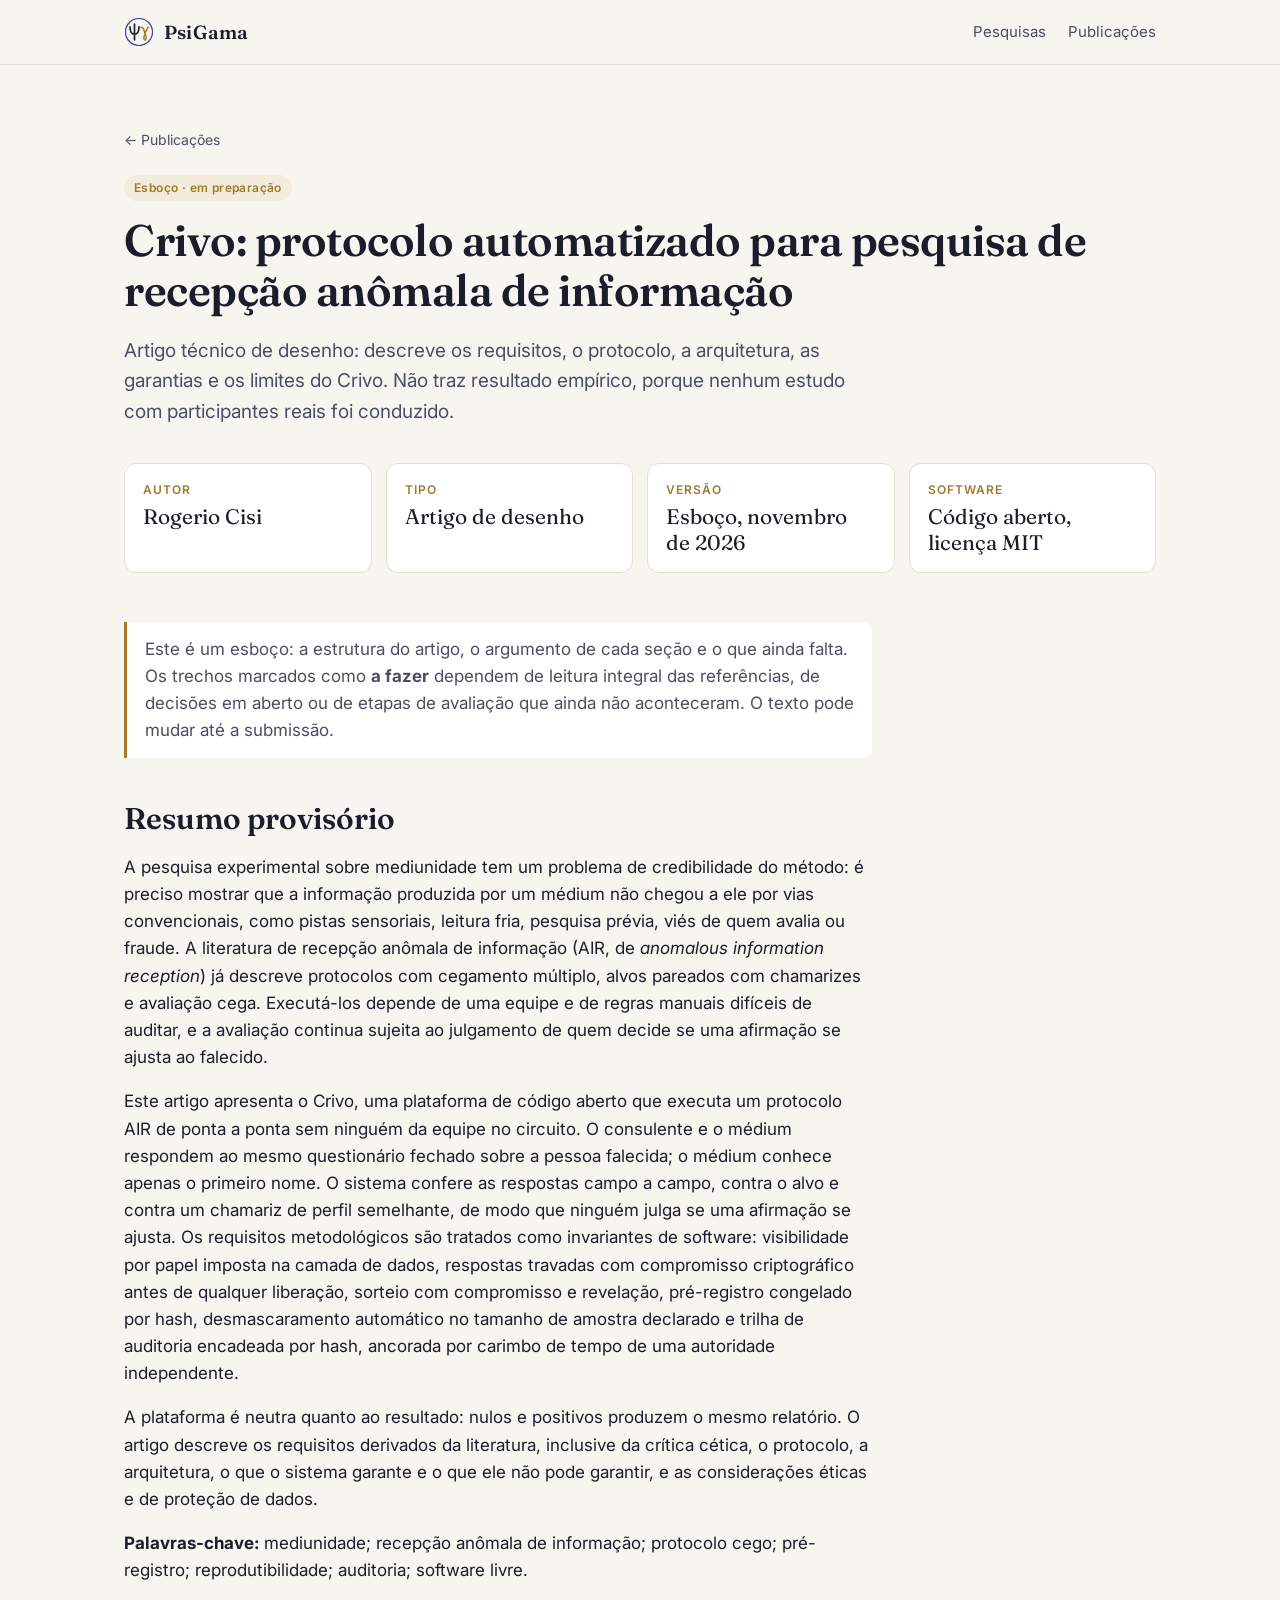
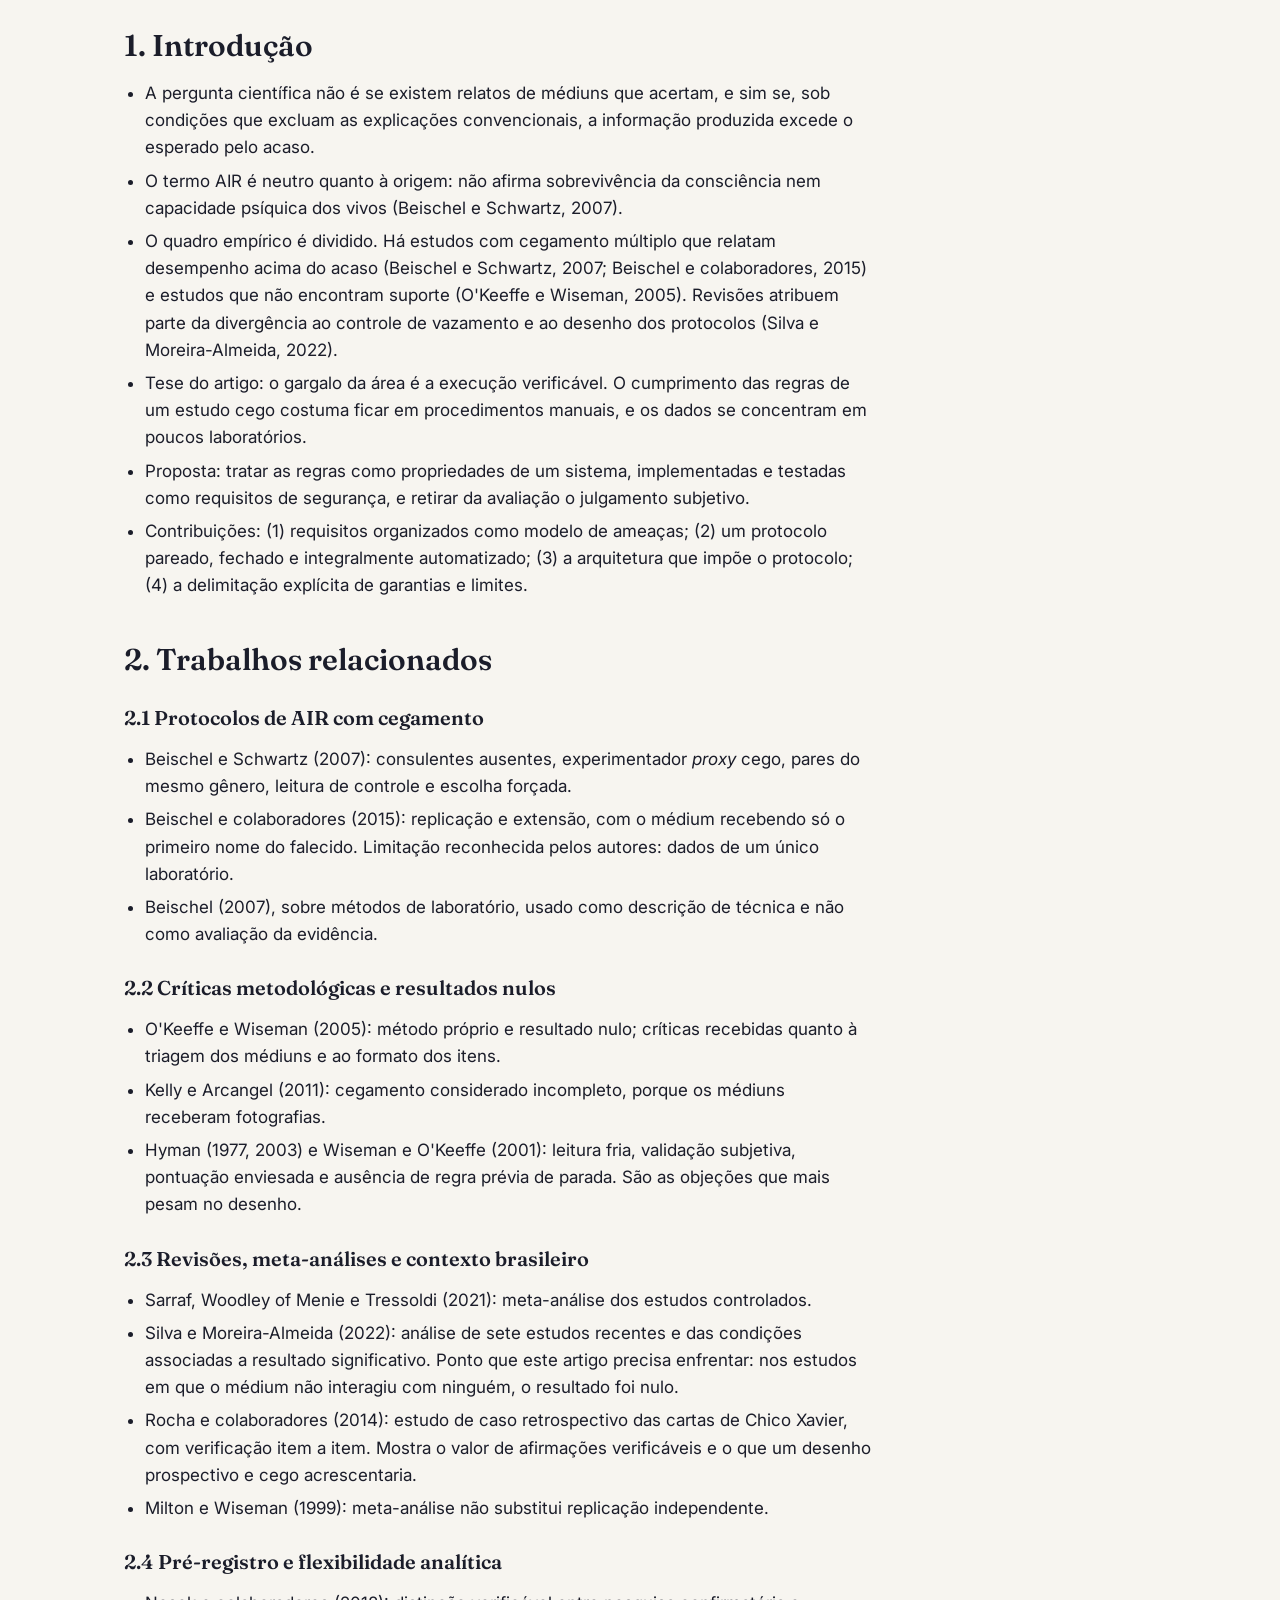
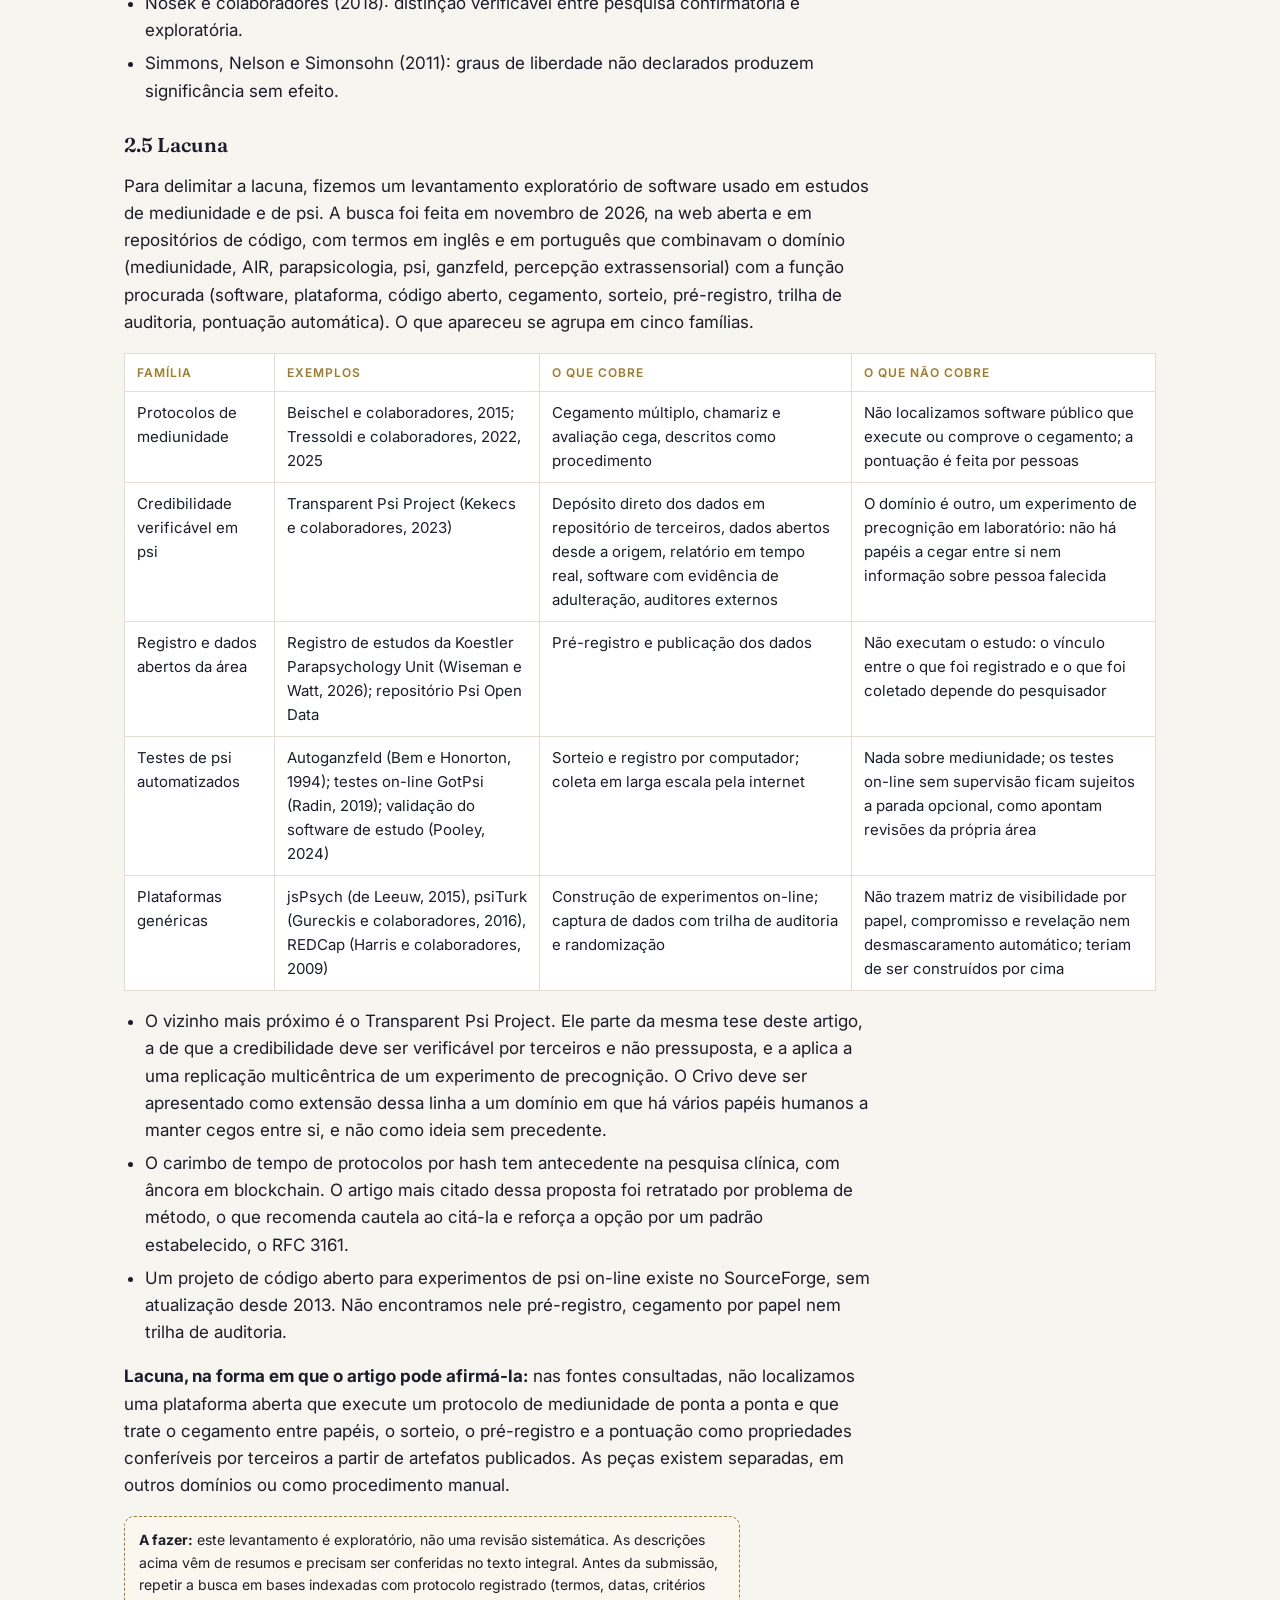
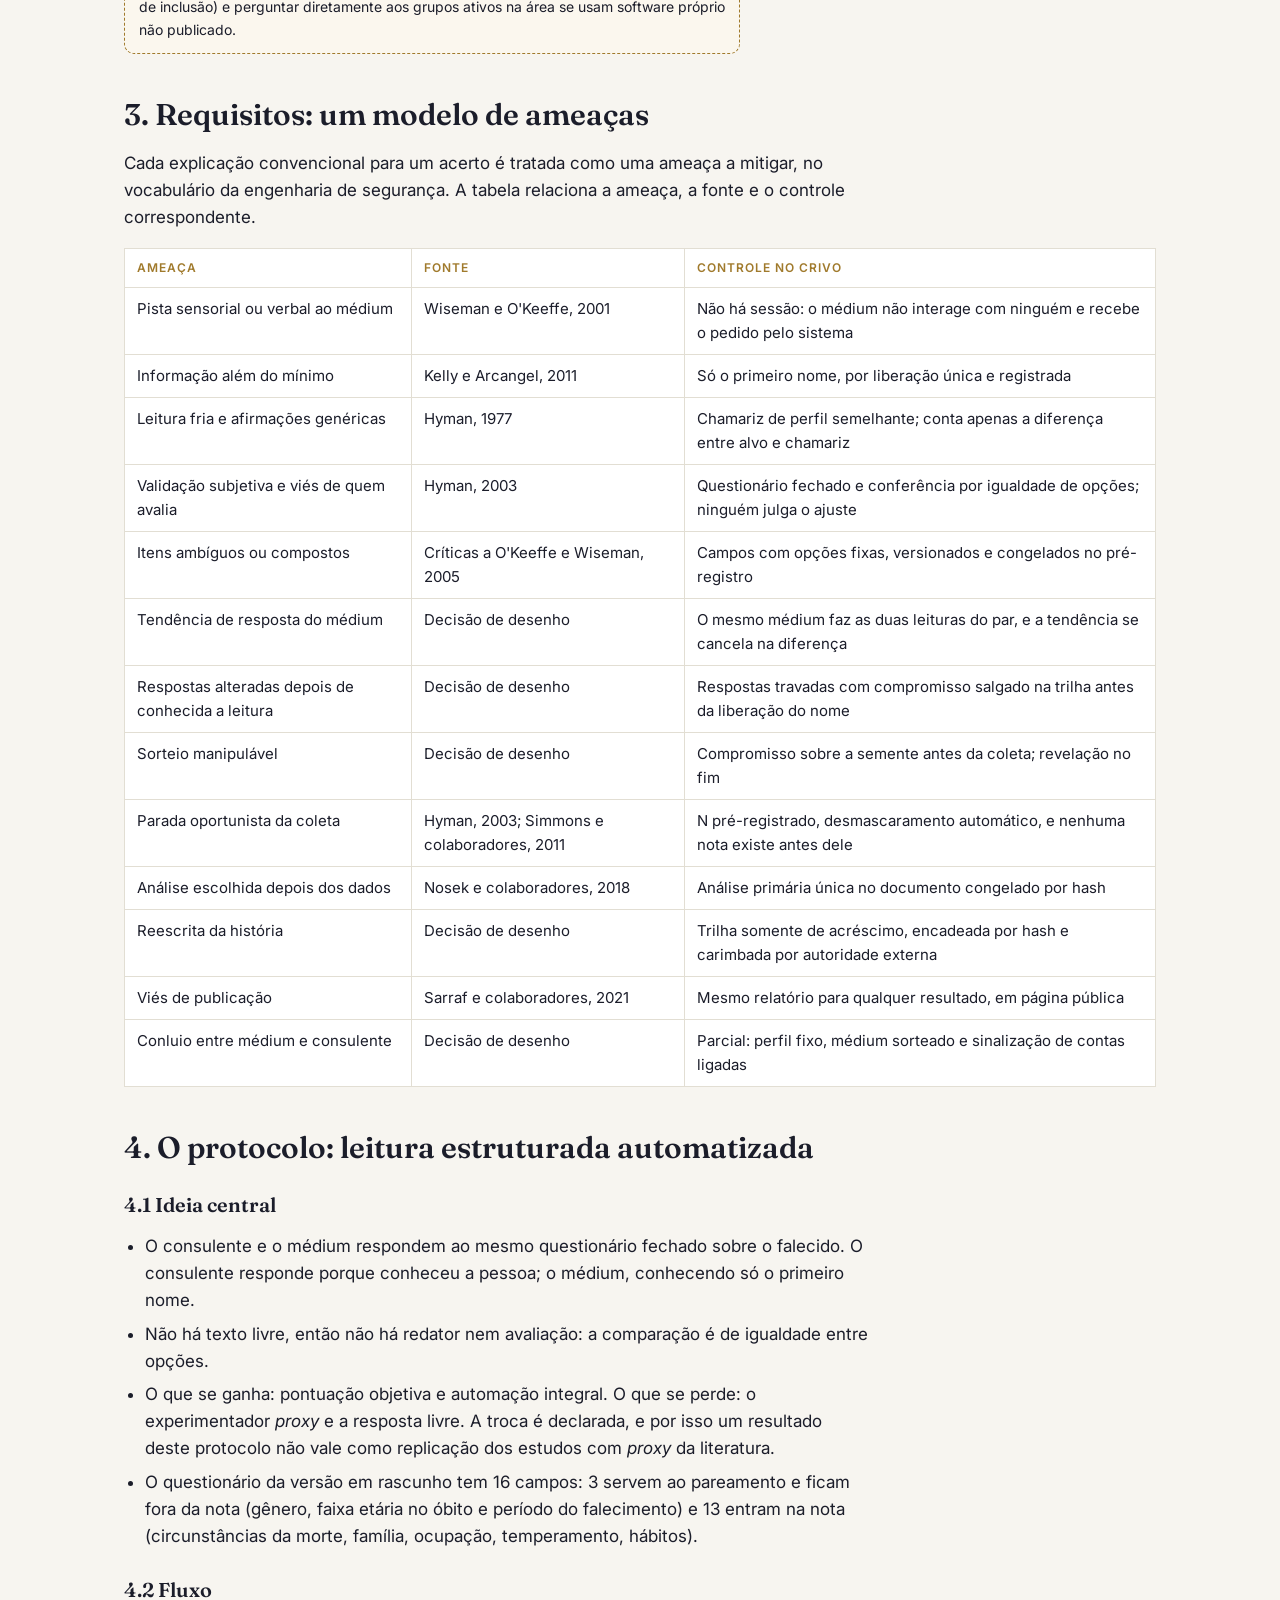
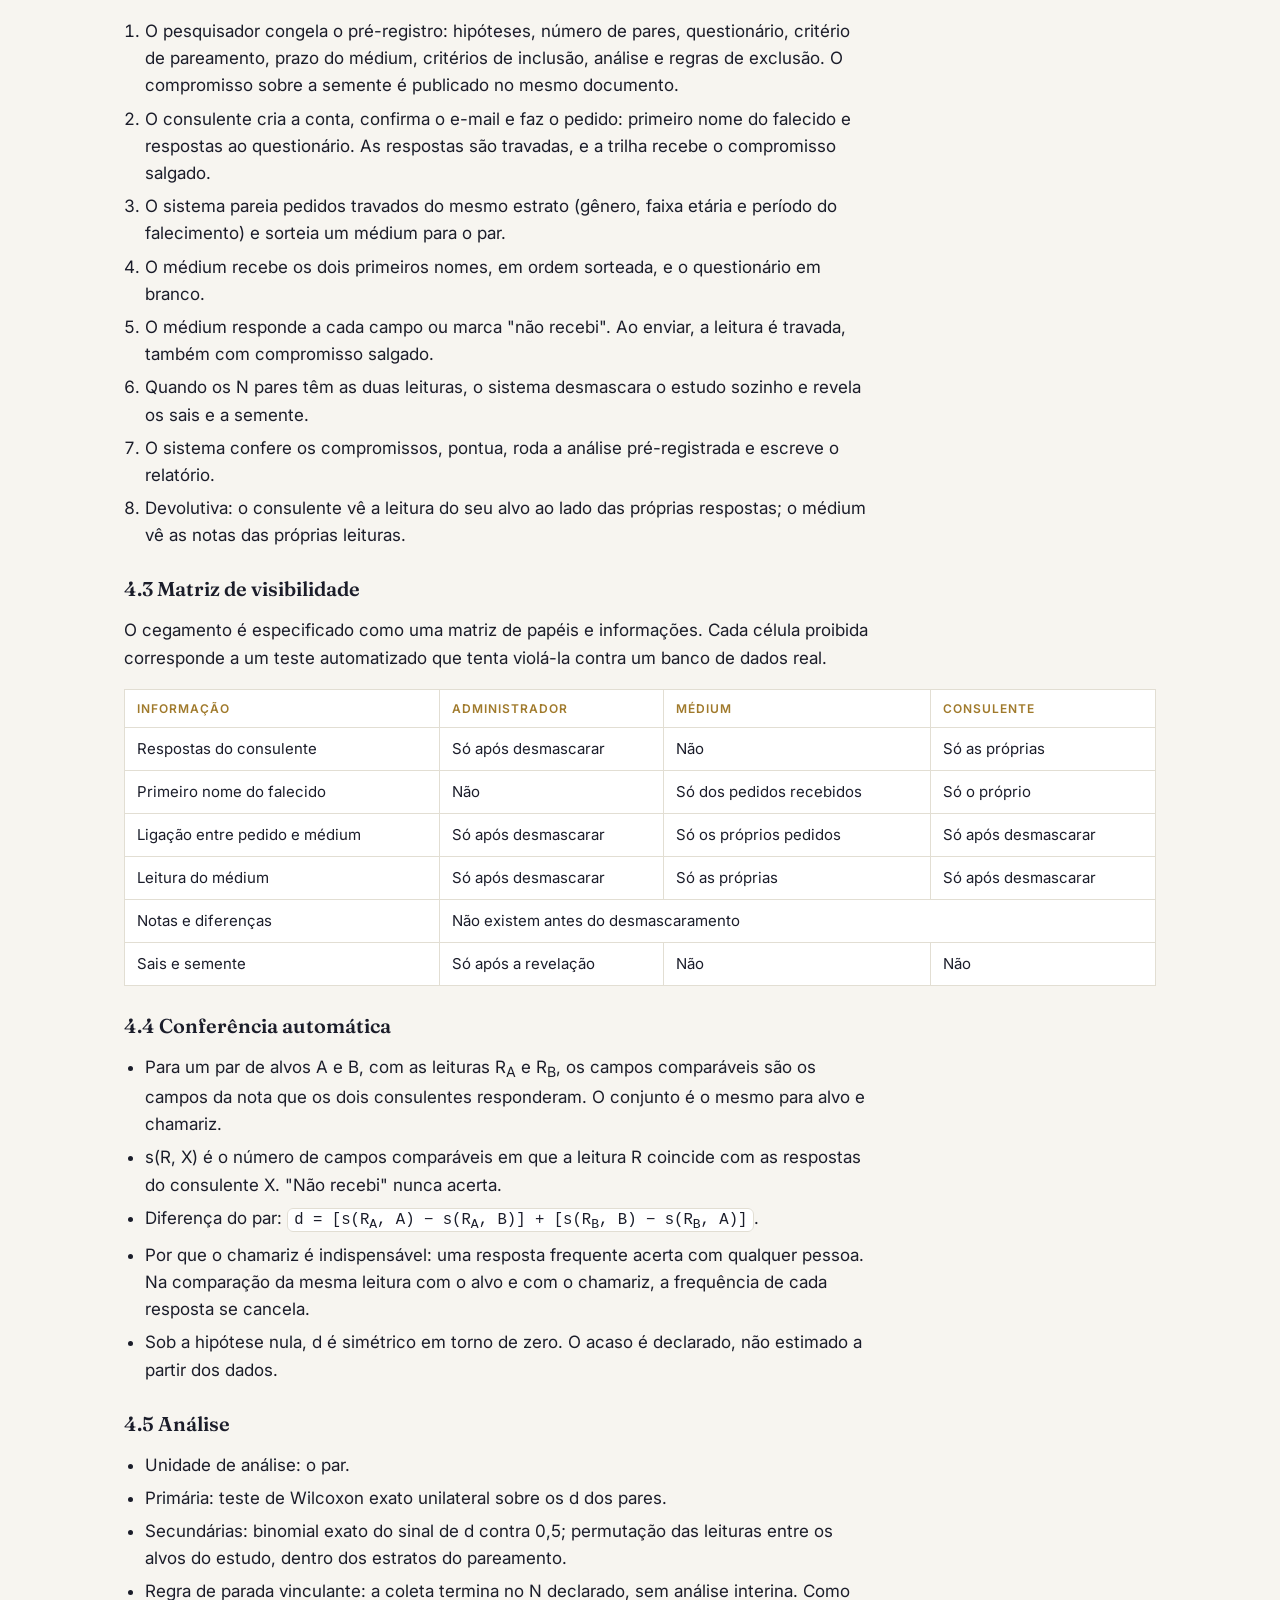
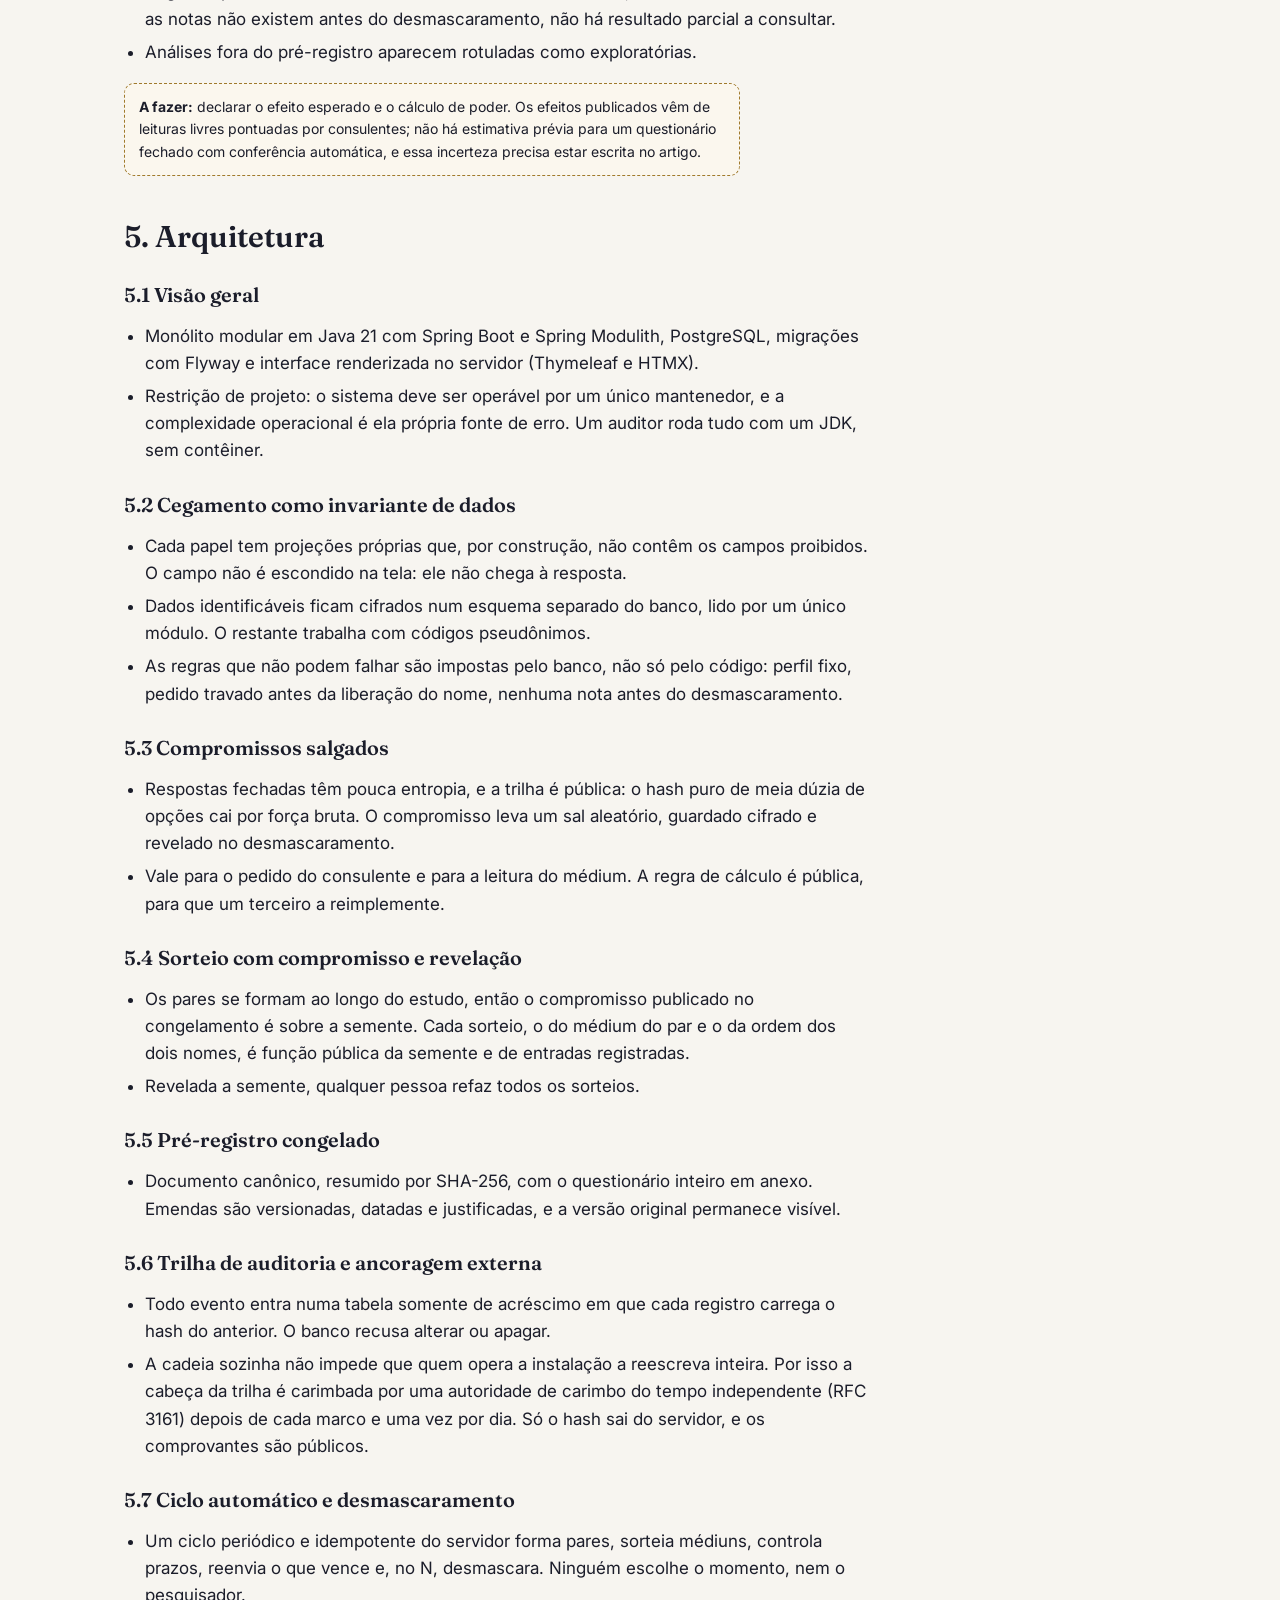
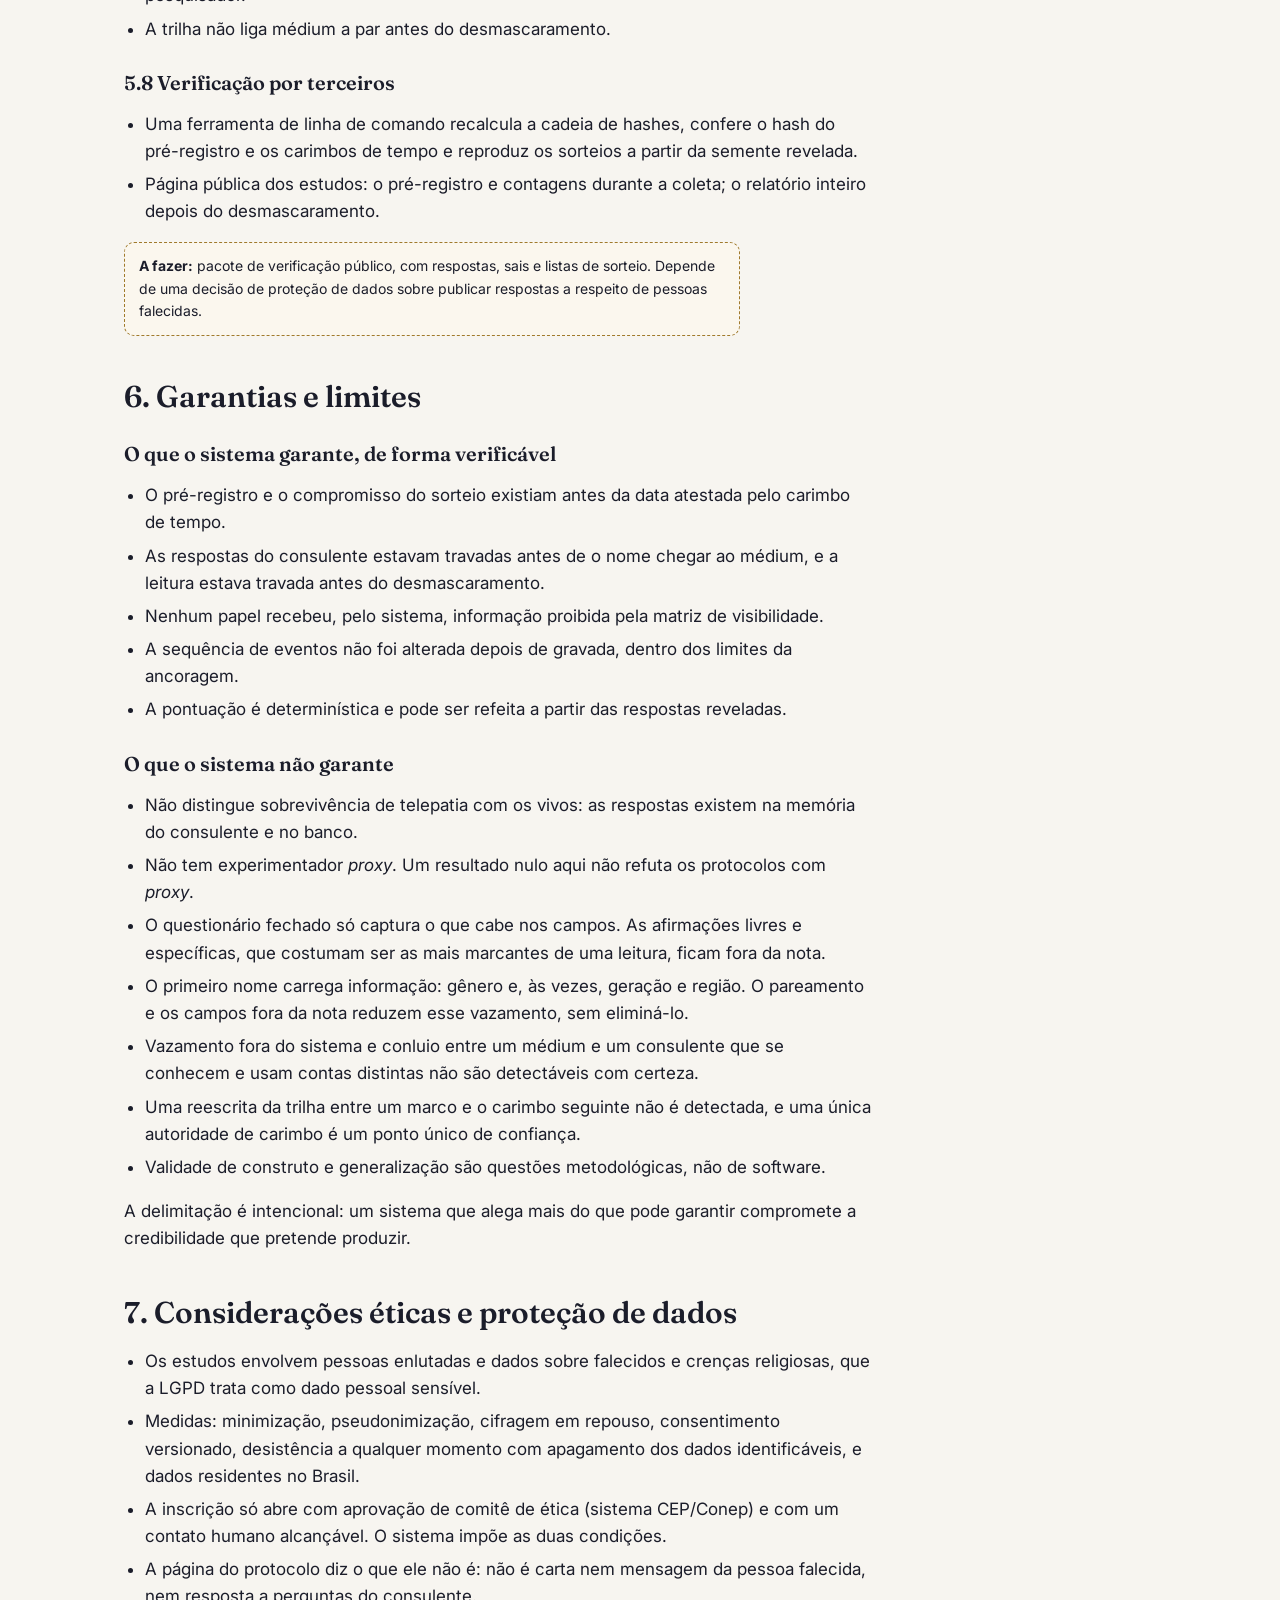
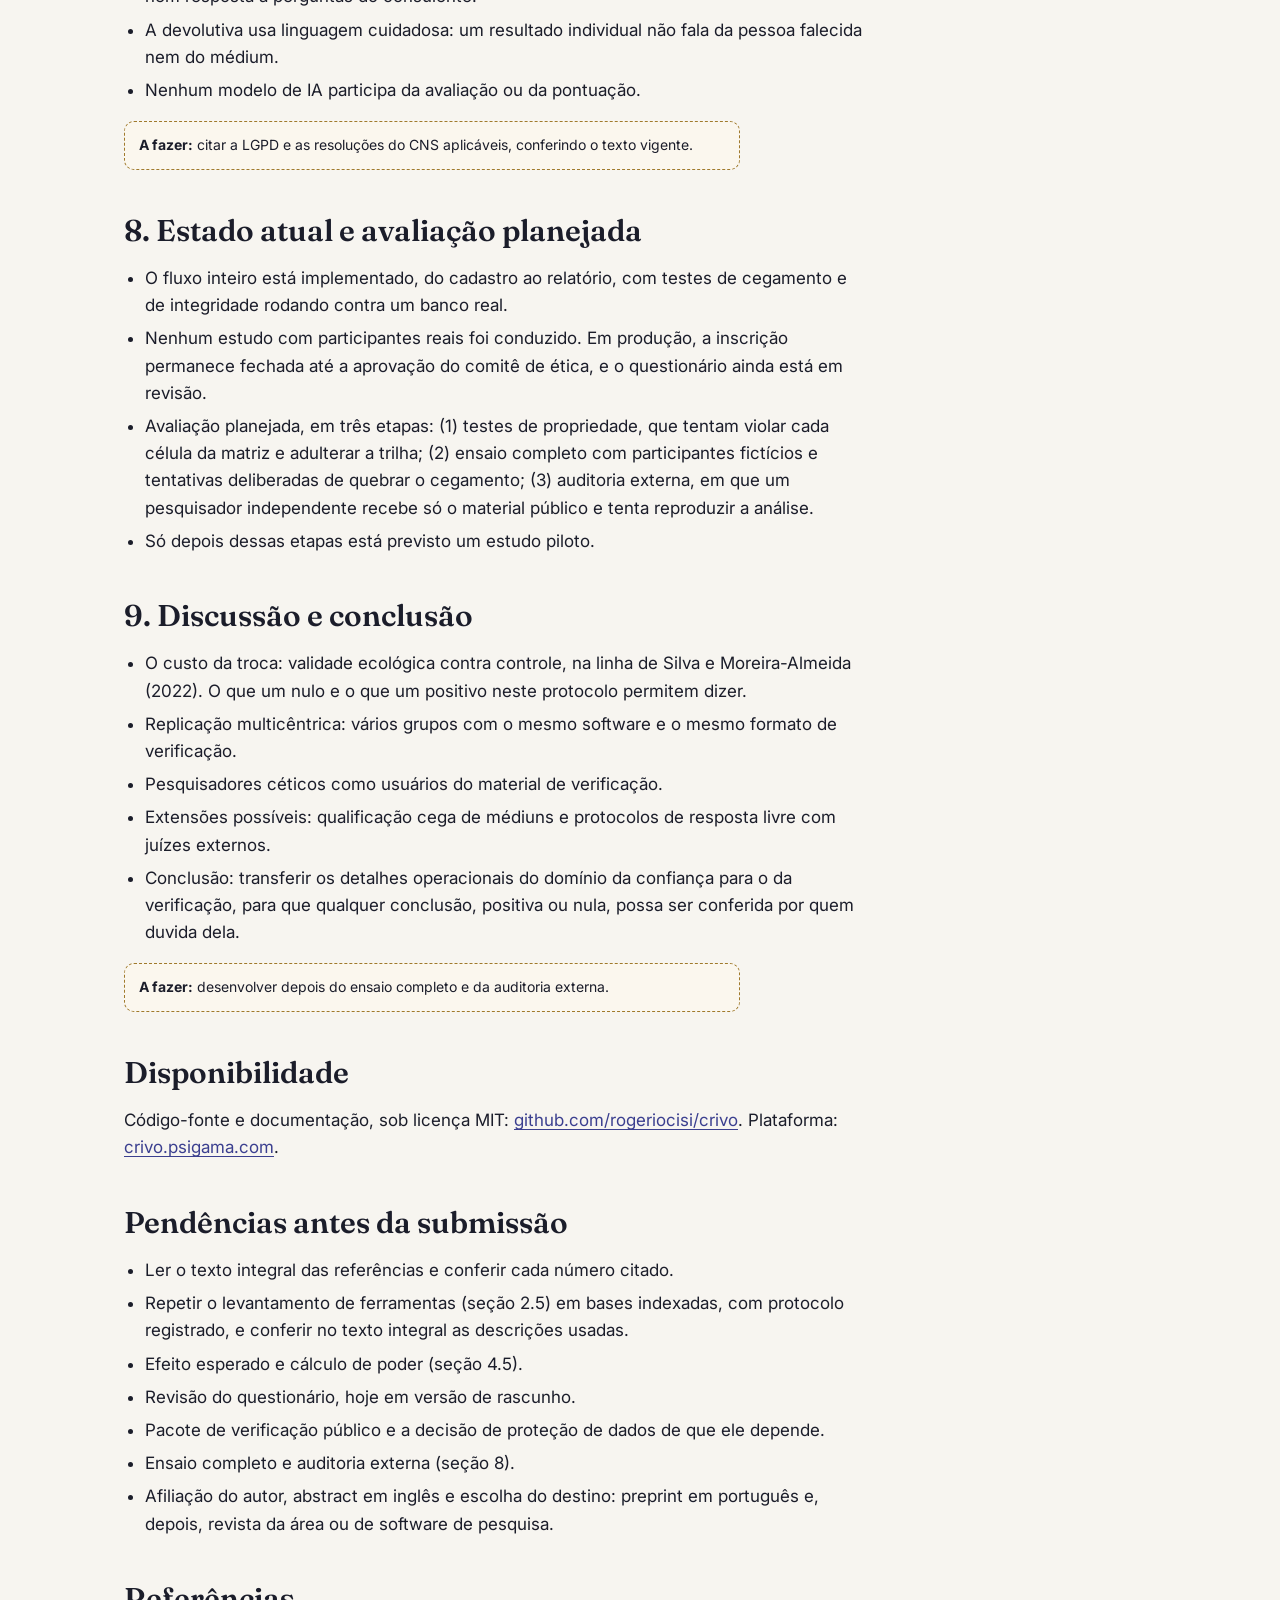
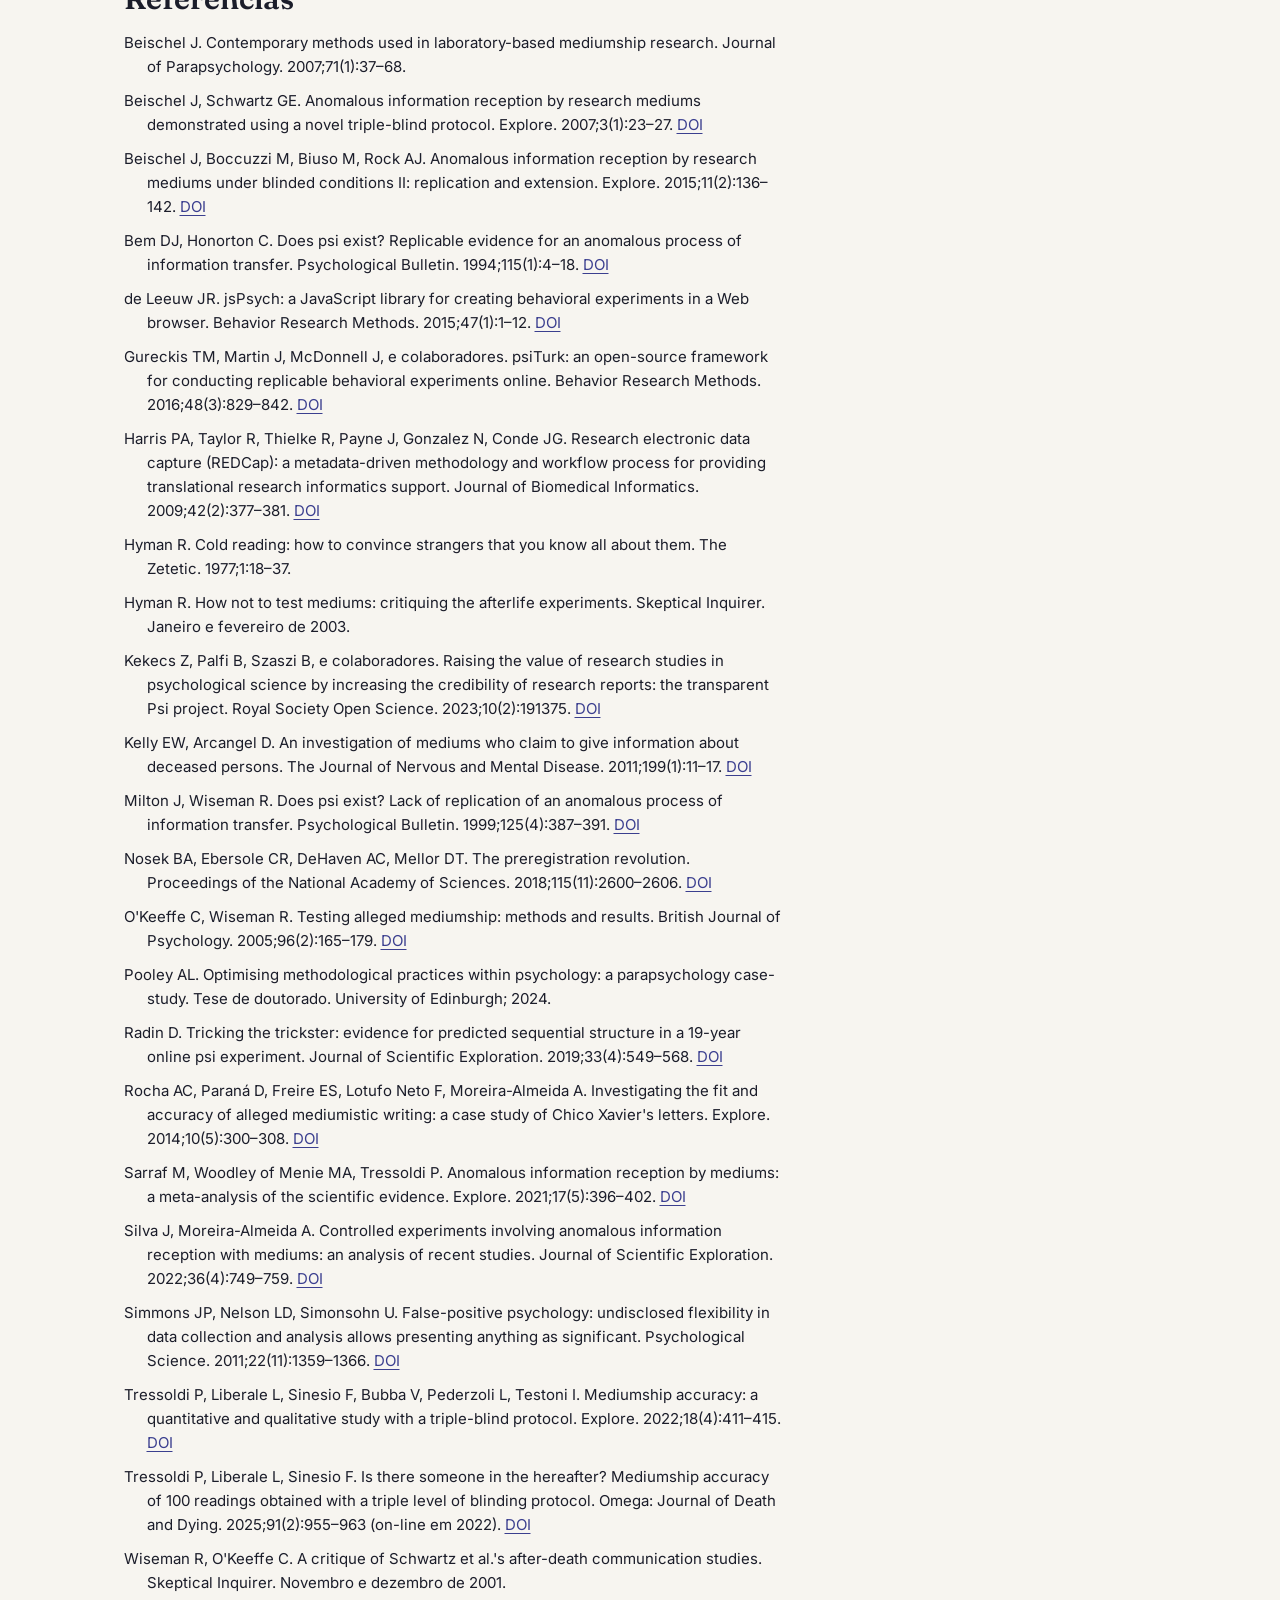
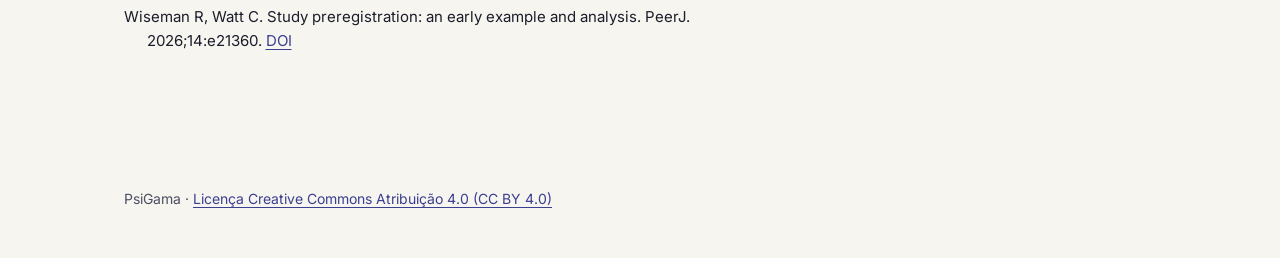
==== commit a01c1e41: "docs(artigo): fill section 2.5 with the survey of existing software Exploratory survey of software u" ====
--- a/artigo-crivo/index.html
+++ b/artigo-crivo/index.html
@@ -151,8 +151,85 @@
             efeito.</li>
         </ul>
         <h3>2.5 Lacuna</h3>
-        <p class="todo"><strong>A fazer:</strong> levantamento sistemático de ferramentas de software para estudos de
-          mediunidade e de psi. Sem essa busca, o artigo não afirma que não existe plataforma equivalente.</p>
+        <p>Para delimitar a lacuna, fizemos um levantamento exploratório de software usado em estudos de mediunidade
+          e de psi. A busca foi feita em novembro de 2026, na web aberta e em repositórios de código, com termos em
+          inglês e em português que combinavam o domínio (mediunidade, AIR, parapsicologia, psi, ganzfeld, percepção
+          extrassensorial) com a função procurada (software, plataforma, código aberto, cegamento, sorteio,
+          pré-registro, trilha de auditoria, pontuação automática). O que apareceu se agrupa em cinco famílias.</p>
+        <div class="table-scroll">
+          <table>
+            <thead>
+              <tr>
+                <th>Família</th>
+                <th>Exemplos</th>
+                <th>O que cobre</th>
+                <th>O que não cobre</th>
+              </tr>
+            </thead>
+            <tbody>
+              <tr>
+                <td>Protocolos de mediunidade</td>
+                <td>Beischel e colaboradores, 2015; Tressoldi e colaboradores, 2022, 2025</td>
+                <td>Cegamento múltiplo, chamariz e avaliação cega, descritos como procedimento</td>
+                <td>Não localizamos software público que execute ou comprove o cegamento; a pontuação é feita por
+                  pessoas</td>
+              </tr>
+              <tr>
+                <td>Credibilidade verificável em psi</td>
+                <td>Transparent Psi Project (Kekecs e colaboradores, 2023)</td>
+                <td>Depósito direto dos dados em repositório de terceiros, dados abertos desde a origem, relatório em
+                  tempo real, software com evidência de adulteração, auditores externos</td>
+                <td>O domínio é outro, um experimento de precognição em laboratório: não há papéis a cegar entre
+                  si nem informação sobre pessoa falecida</td>
+              </tr>
+              <tr>
+                <td>Registro e dados abertos da área</td>
+                <td>Registro de estudos da Koestler Parapsychology Unit (Wiseman e Watt, 2026); repositório Psi Open
+                  Data</td>
+                <td>Pré-registro e publicação dos dados</td>
+                <td>Não executam o estudo: o vínculo entre o que foi registrado e o que foi coletado depende do
+                  pesquisador</td>
+              </tr>
+              <tr>
+                <td>Testes de psi automatizados</td>
+                <td>Autoganzfeld (Bem e Honorton, 1994); testes on-line GotPsi (Radin, 2019); validação do software
+                  de estudo (Pooley, 2024)</td>
+                <td>Sorteio e registro por computador; coleta em larga escala pela internet</td>
+                <td>Nada sobre mediunidade; os testes on-line sem supervisão ficam sujeitos a parada opcional, como
+                  apontam revisões da própria área</td>
+              </tr>
+              <tr>
+                <td>Plataformas genéricas</td>
+                <td>jsPsych (de Leeuw, 2015), psiTurk (Gureckis e colaboradores, 2016), REDCap (Harris e
+                  colaboradores, 2009)</td>
+                <td>Construção de experimentos on-line; captura de dados com trilha de auditoria e
+                  randomização</td>
+                <td>Não trazem matriz de visibilidade por papel, compromisso e revelação nem desmascaramento
+                  automático; teriam de ser construídos por cima</td>
+              </tr>
+            </tbody>
+          </table>
+        </div>
+        <ul>
+          <li>O vizinho mais próximo é o Transparent Psi Project. Ele parte da mesma tese deste artigo, a de que a
+            credibilidade deve ser verificável por terceiros e não pressuposta, e a aplica a uma replicação
+            multicêntrica de um experimento de precognição. O Crivo deve ser apresentado como extensão dessa linha a
+            um domínio em que há vários papéis humanos a manter cegos entre si, e não como ideia sem precedente.</li>
+          <li>O carimbo de tempo de protocolos por hash tem antecedente na pesquisa clínica, com âncora em
+            blockchain. O artigo mais citado dessa proposta foi retratado por problema de método, o que recomenda
+            cautela ao citá-la e reforça a opção por um padrão estabelecido, o RFC 3161.</li>
+          <li>Um projeto de código aberto para experimentos de psi on-line existe no SourceForge, sem atualização
+            desde 2013. Não encontramos nele pré-registro, cegamento por papel nem trilha de auditoria.</li>
+        </ul>
+        <p><strong>Lacuna, na forma em que o artigo pode afirmá-la:</strong> nas fontes consultadas, não
+          localizamos uma plataforma aberta que execute um protocolo de mediunidade de ponta a ponta e que trate o
+          cegamento entre papéis, o sorteio, o pré-registro e a pontuação como propriedades conferíveis por terceiros
+          a partir de artefatos publicados. As peças existem separadas, em outros domínios ou como procedimento
+          manual.</p>
+        <p class="todo"><strong>A fazer:</strong> este levantamento é exploratório, não uma revisão sistemática. As
+          descrições acima vêm de resumos e precisam ser conferidas no texto integral. Antes da submissão, repetir a
+          busca em bases indexadas com protocolo registrado (termos, datas, critérios de inclusão) e perguntar
+          diretamente aos grupos ativos na área se usam software próprio não publicado.</p>
 
         <h2>3. Requisitos: um modelo de ameaças</h2>
         <p>Cada explicação convencional para um acerto é tratada como uma ameaça a mitigar, no vocabulário da
@@ -486,7 +563,8 @@
         <h2>Pendências antes da submissão</h2>
         <ul>
           <li>Ler o texto integral das referências e conferir cada número citado.</li>
-          <li>Levantamento sistemático de ferramentas existentes (seção 2.5).</li>
+          <li>Repetir o levantamento de ferramentas (seção 2.5) em bases indexadas, com protocolo registrado, e
+            conferir no texto integral as descrições usadas.</li>
           <li>Efeito esperado e cálculo de poder (seção 4.5).</li>
           <li>Revisão do questionário, hoje em versão de rascunho.</li>
           <li>Pacote de verificação público e a decisão de proteção de dados de que ele depende.</li>
@@ -505,10 +583,26 @@
           <li>Beischel J, Boccuzzi M, Biuso M, Rock AJ. Anomalous information reception by research mediums under
             blinded conditions II: replication and extension. Explore. 2015;11(2):136–142. <a
               href="https://doi.org/10.1016/j.explore.2015.01.001">DOI</a></li>
+          <li>Bem DJ, Honorton C. Does psi exist? Replicable evidence for an anomalous process of information
+            transfer. Psychological Bulletin. 1994;115(1):4–18. <a
+              href="https://doi.org/10.1037/0033-2909.115.1.4">DOI</a></li>
+          <li>de Leeuw JR. jsPsych: a JavaScript library for creating behavioral experiments in a Web browser.
+            Behavior Research Methods. 2015;47(1):1–12. <a
+              href="https://doi.org/10.3758/s13428-014-0458-y">DOI</a></li>
+          <li>Gureckis TM, Martin J, McDonnell J, e colaboradores. psiTurk: an open-source framework for conducting
+            replicable behavioral experiments online. Behavior Research Methods. 2016;48(3):829–842. <a
+              href="https://doi.org/10.3758/s13428-015-0642-8">DOI</a></li>
+          <li>Harris PA, Taylor R, Thielke R, Payne J, Gonzalez N, Conde JG. Research electronic data capture
+            (REDCap): a metadata-driven methodology and workflow process for providing translational research
+            informatics support. Journal of Biomedical Informatics. 2009;42(2):377–381. <a
+              href="https://doi.org/10.1016/j.jbi.2008.08.010">DOI</a></li>
           <li>Hyman R. Cold reading: how to convince strangers that you know all about them. The Zetetic.
             1977;1:18–37.</li>
           <li>Hyman R. How not to test mediums: critiquing the afterlife experiments. Skeptical Inquirer. Janeiro e
             fevereiro de 2003.</li>
+          <li>Kekecs Z, Palfi B, Szaszi B, e colaboradores. Raising the value of research studies in psychological
+            science by increasing the credibility of research reports: the transparent Psi project. Royal Society
+            Open Science. 2023;10(2):191375. <a href="https://doi.org/10.1098/rsos.191375">DOI</a></li>
           <li>Kelly EW, Arcangel D. An investigation of mediums who claim to give information about deceased persons.
             The Journal of Nervous and Mental Disease. 2011;199(1):11–17. <a
               href="https://doi.org/10.1097/NMD.0b013e31820439da">DOI</a></li>
@@ -520,6 +614,11 @@
               href="https://doi.org/10.1073/pnas.1708274114">DOI</a></li>
           <li>O'Keeffe C, Wiseman R. Testing alleged mediumship: methods and results. British Journal of Psychology.
             2005;96(2):165–179. <a href="https://doi.org/10.1348/000712605X36361">DOI</a></li>
+          <li>Pooley AL. Optimising methodological practices within psychology: a parapsychology case-study. Tese de
+            doutorado. University of Edinburgh; 2024.</li>
+          <li>Radin D. Tricking the trickster: evidence for predicted sequential structure in a 19-year online psi
+            experiment. Journal of Scientific Exploration. 2019;33(4):549–568. <a
+              href="https://doi.org/10.31275/2019/1429">DOI</a></li>
           <li>Rocha AC, Paraná D, Freire ES, Lotufo Neto F, Moreira-Almeida A. Investigating the fit and accuracy of
             alleged mediumistic writing: a case study of Chico Xavier's letters. Explore. 2014;10(5):300–308. <a
               href="https://doi.org/10.1016/j.explore.2014.06.002">DOI</a></li>
@@ -532,8 +631,16 @@
           <li>Simmons JP, Nelson LD, Simonsohn U. False-positive psychology: undisclosed flexibility in data
             collection and analysis allows presenting anything as significant. Psychological Science.
             2011;22(11):1359–1366. <a href="https://doi.org/10.1177/0956797611417632">DOI</a></li>
+          <li>Tressoldi P, Liberale L, Sinesio F, Bubba V, Pederzoli L, Testoni I. Mediumship accuracy: a
+            quantitative and qualitative study with a triple-blind protocol. Explore. 2022;18(4):411–415. <a
+              href="https://doi.org/10.1016/j.explore.2021.05.009">DOI</a></li>
+          <li>Tressoldi P, Liberale L, Sinesio F. Is there someone in the hereafter? Mediumship accuracy of 100
+            readings obtained with a triple level of blinding protocol. Omega: Journal of Death and Dying.
+            2025;91(2):955–963 (on-line em 2022). <a href="https://doi.org/10.1177/00302228221146376">DOI</a></li>
           <li>Wiseman R, O'Keeffe C. A critique of Schwartz et al.'s after-death communication studies. Skeptical
             Inquirer. Novembro e dezembro de 2001.</li>
+          <li>Wiseman R, Watt C. Study preregistration: an early example and analysis. PeerJ. 2026;14:e21360. <a
+              href="https://doi.org/10.7717/peerj.21360">DOI</a></li>
         </ul>
       </div>
     </section>
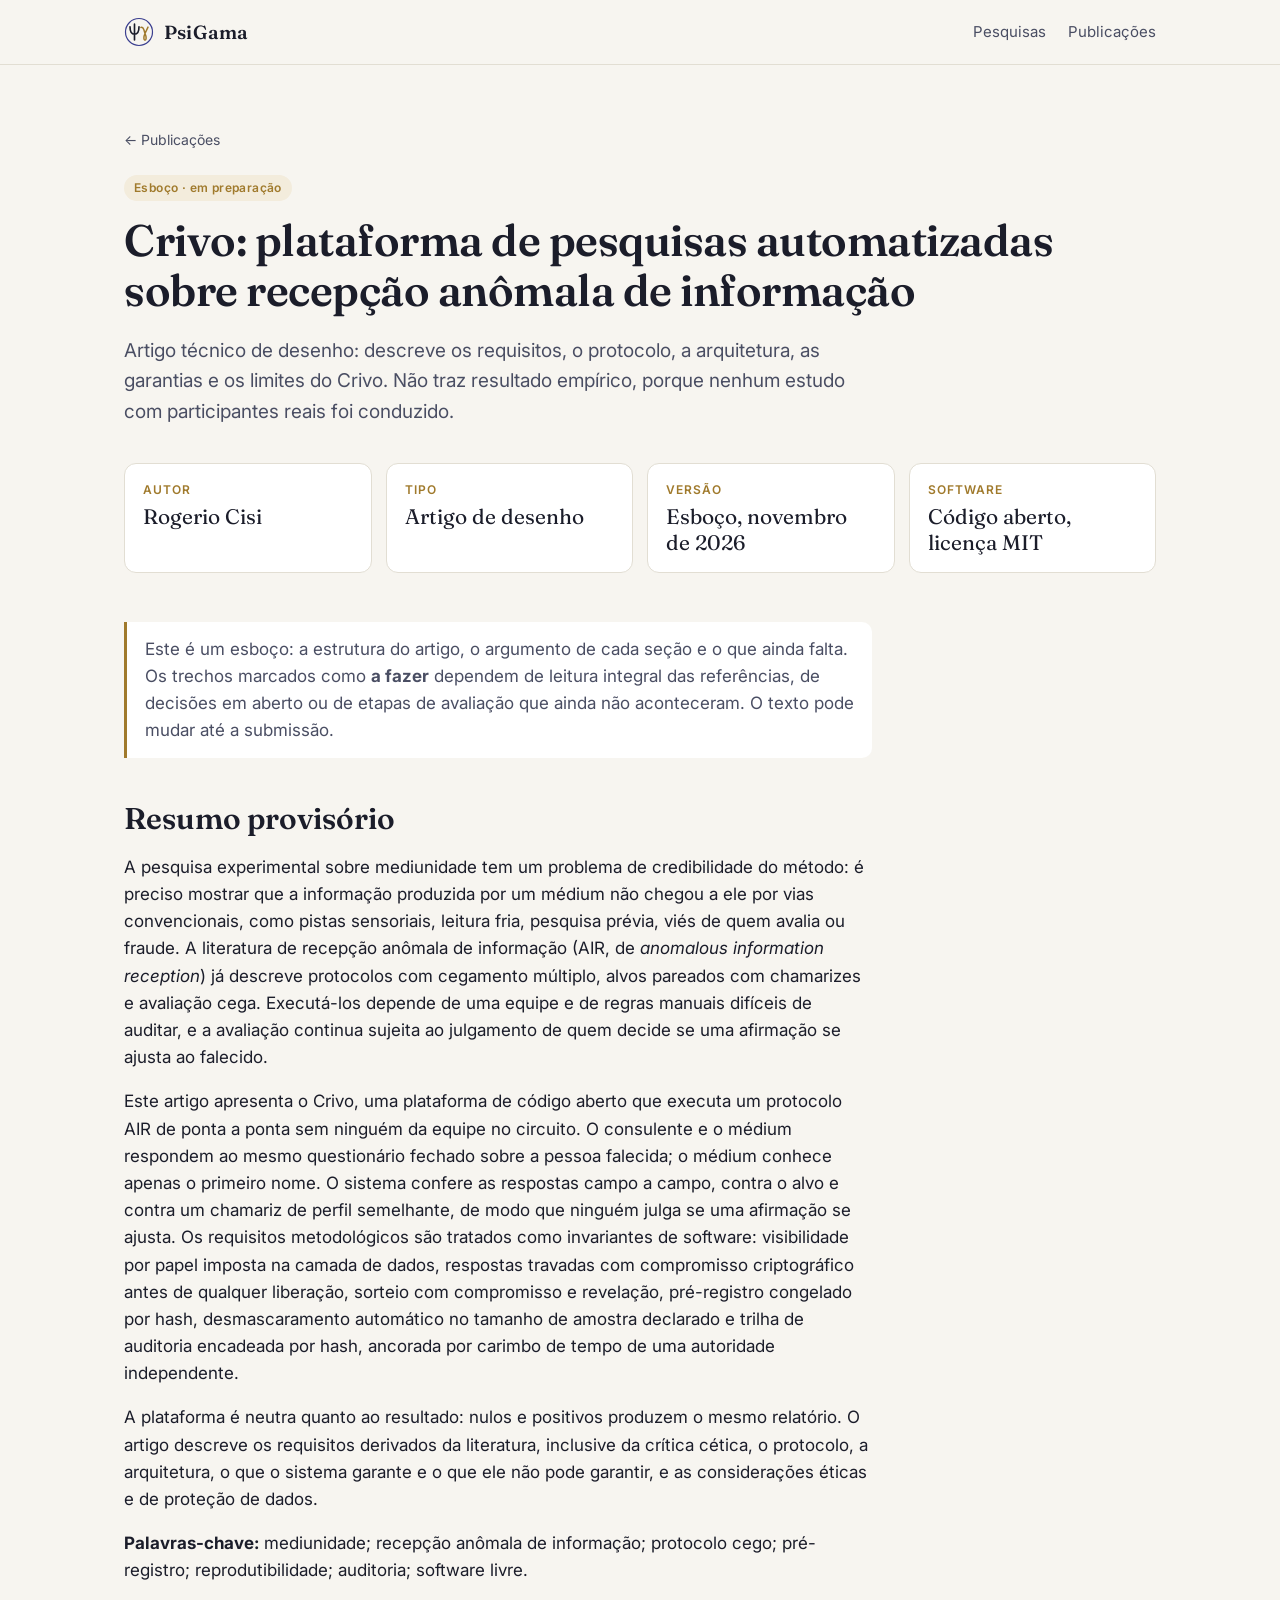
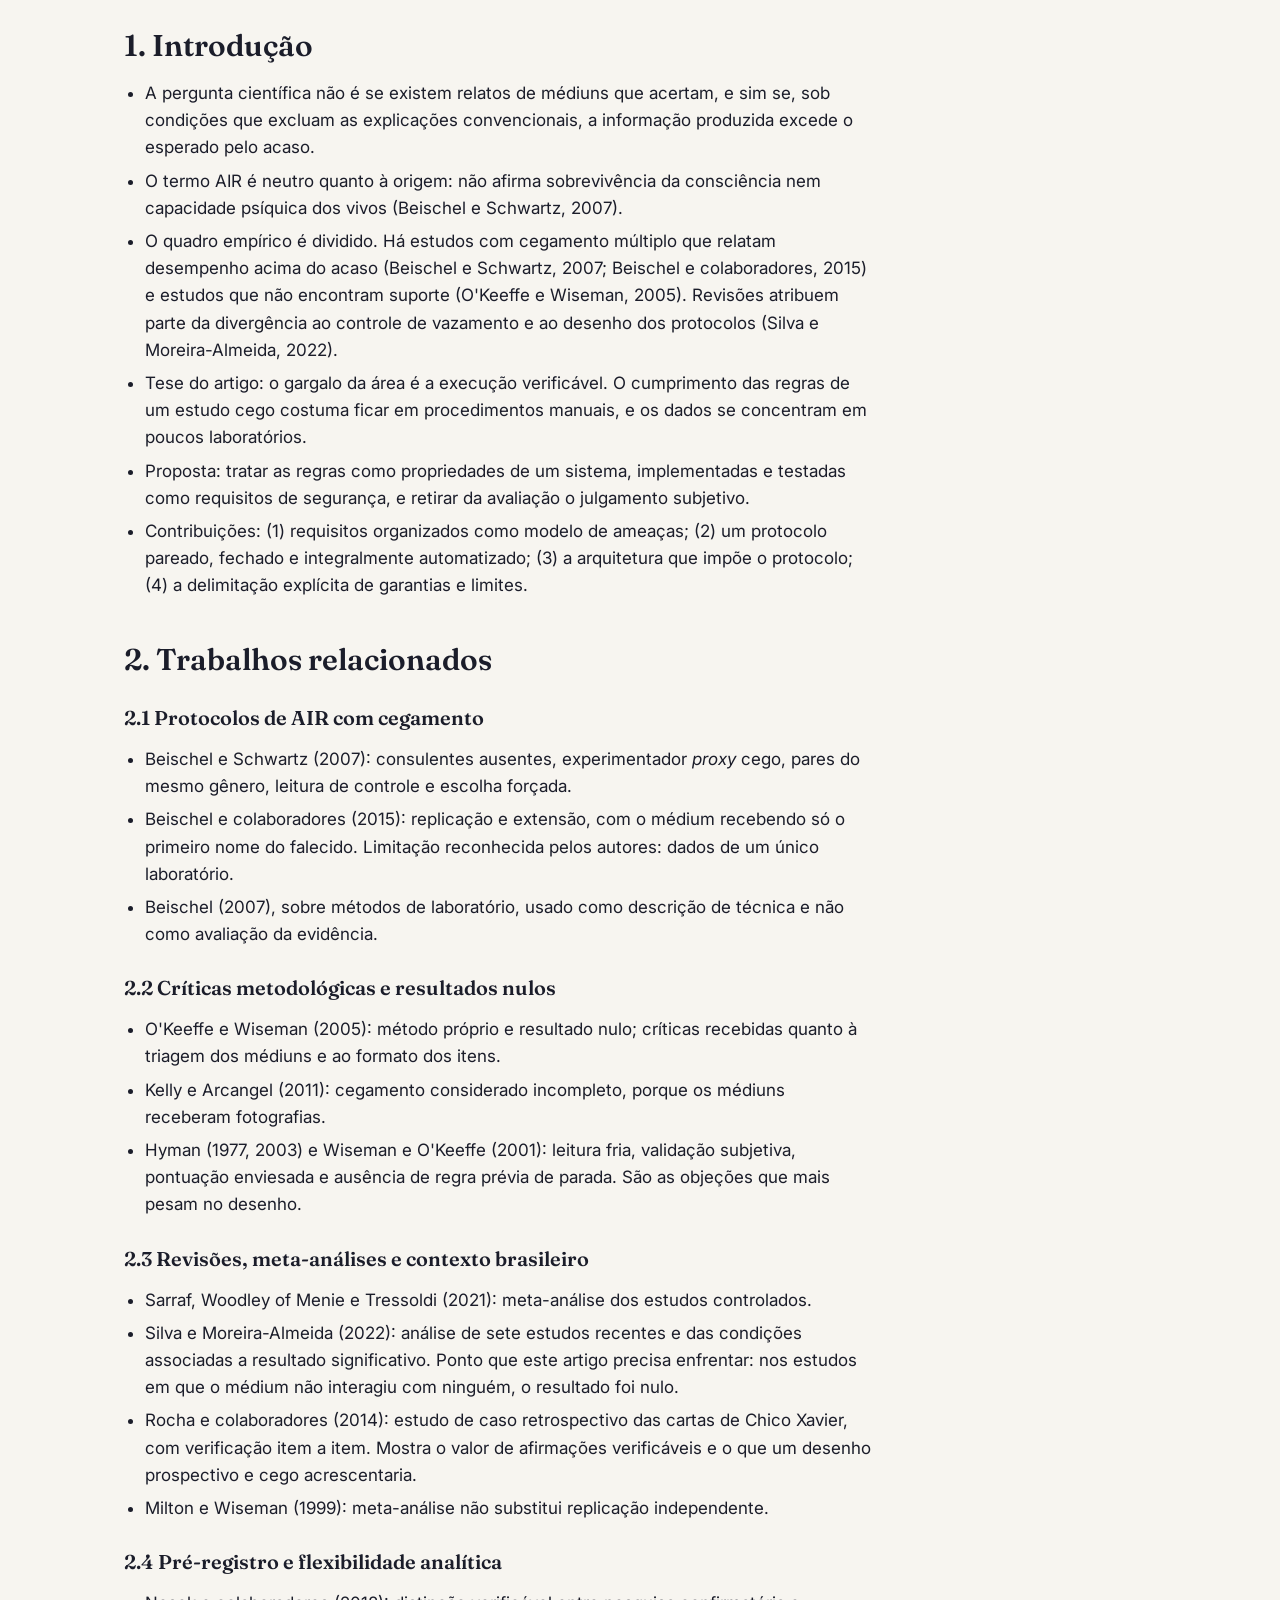
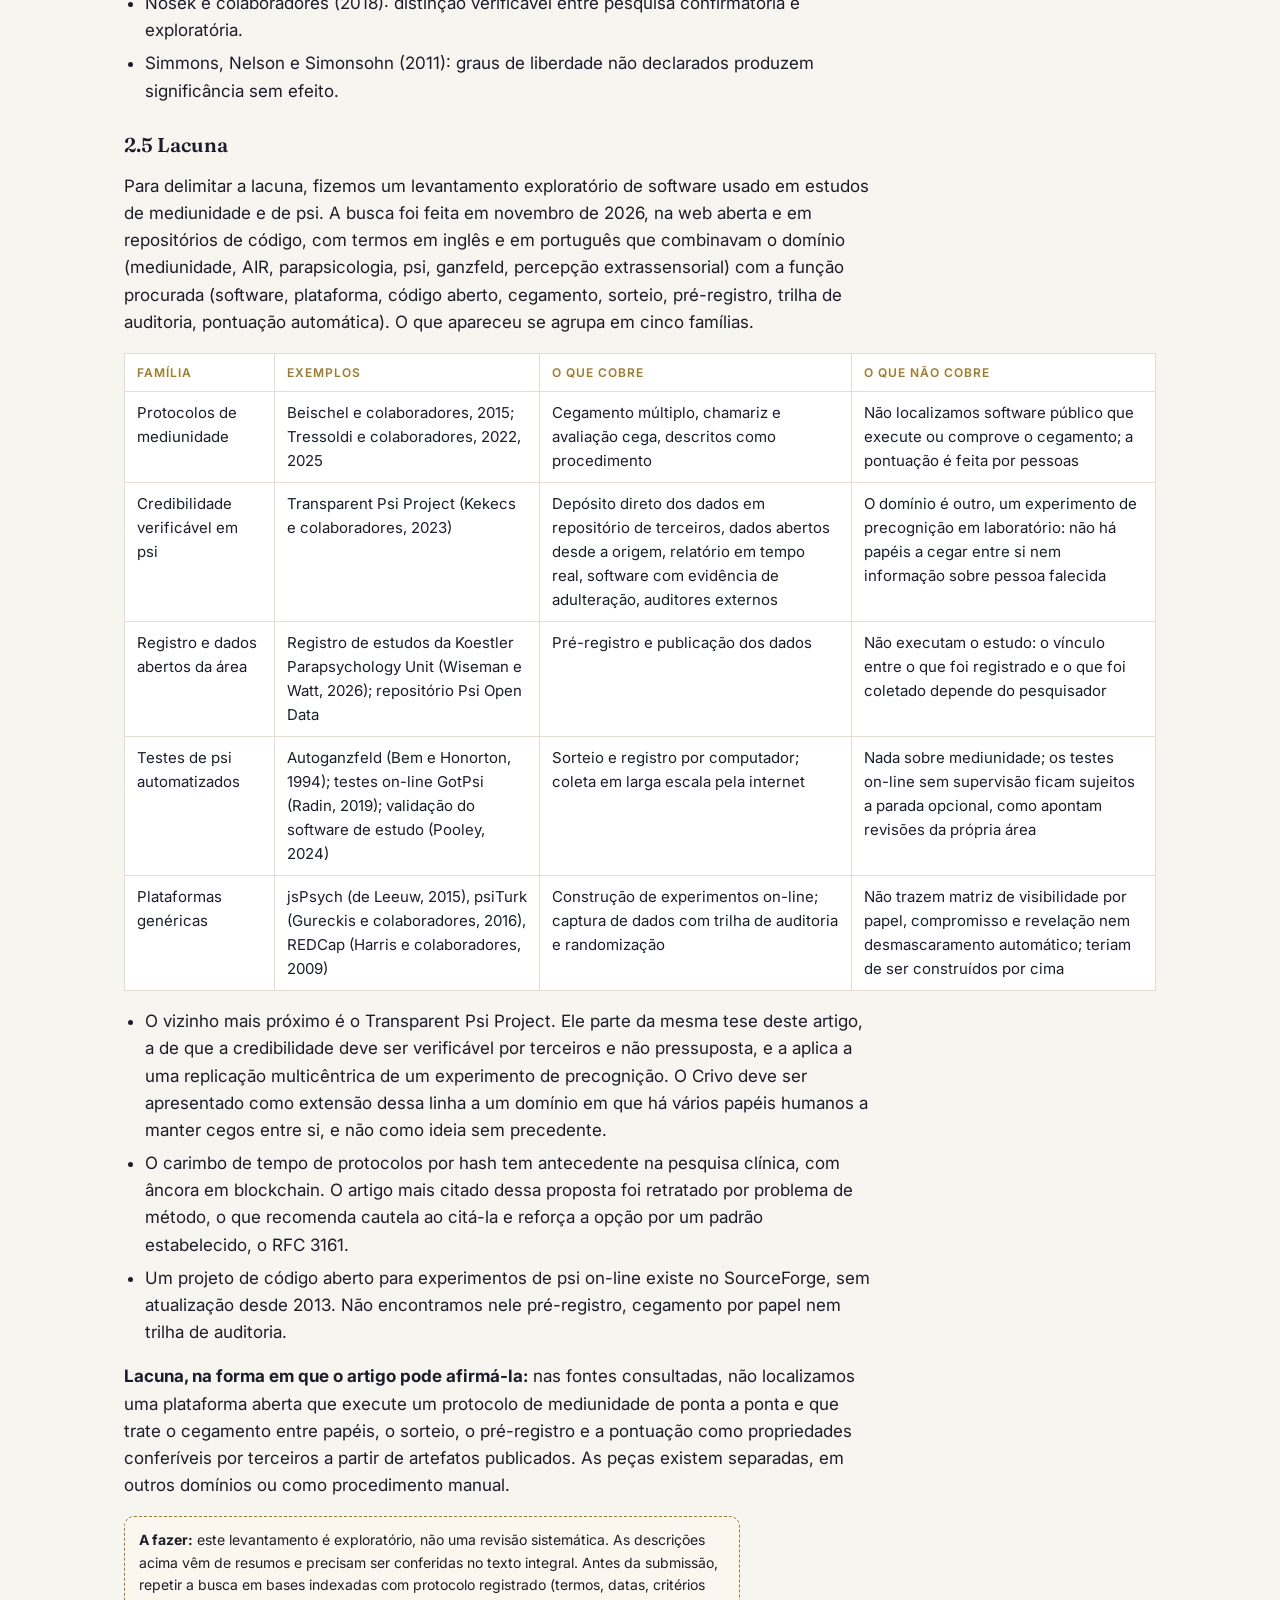
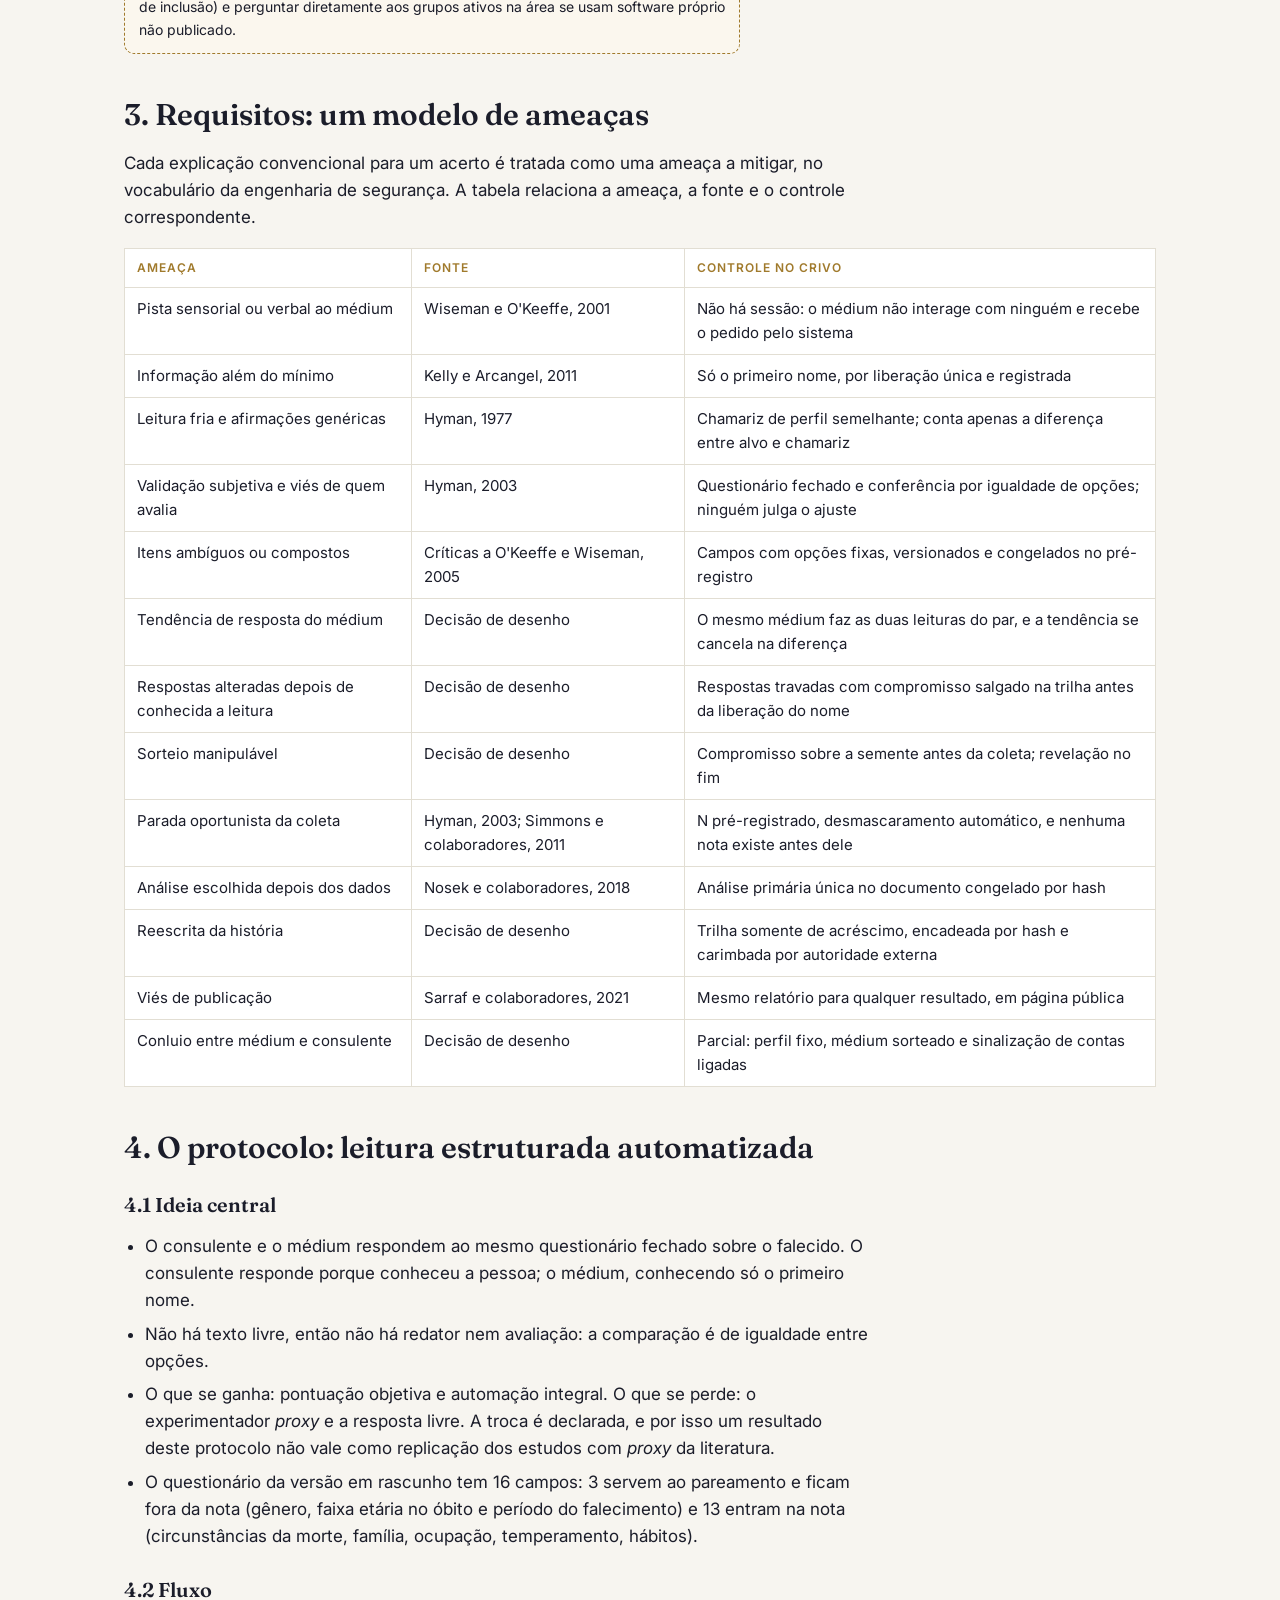
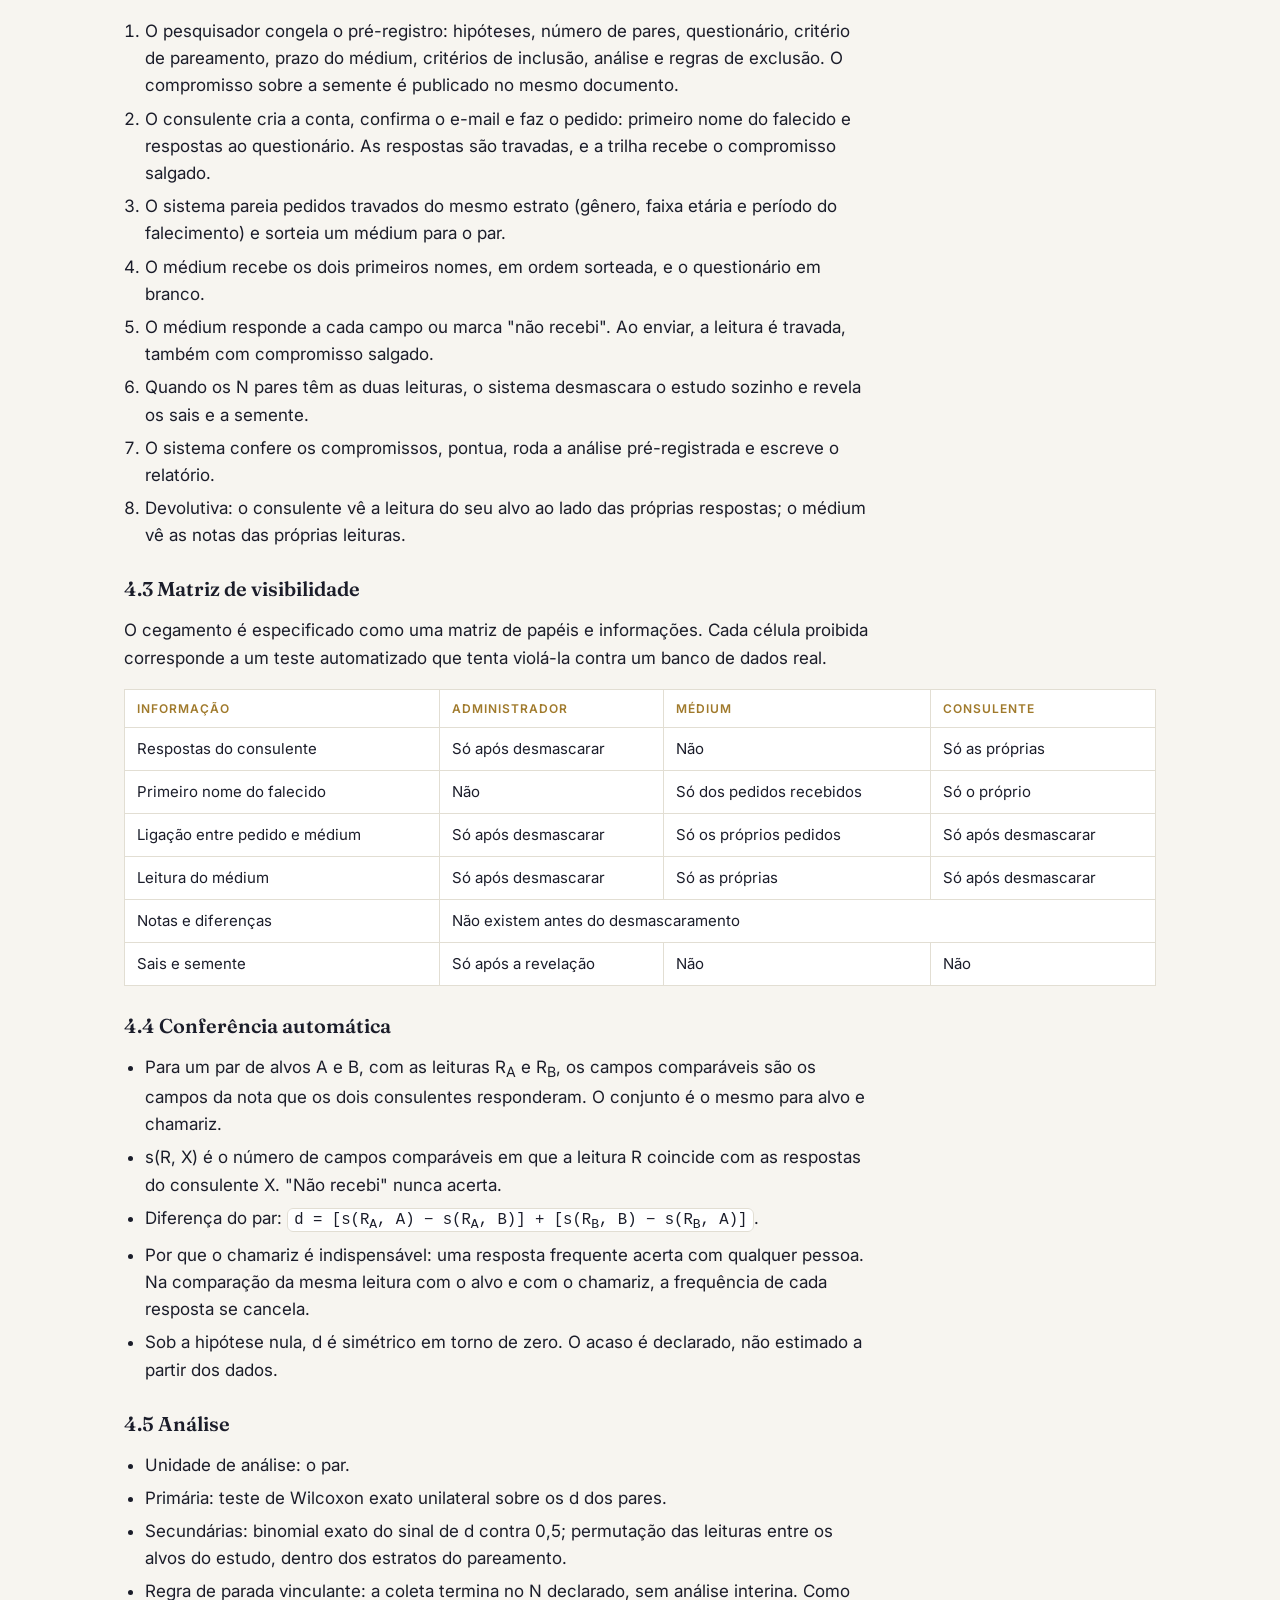
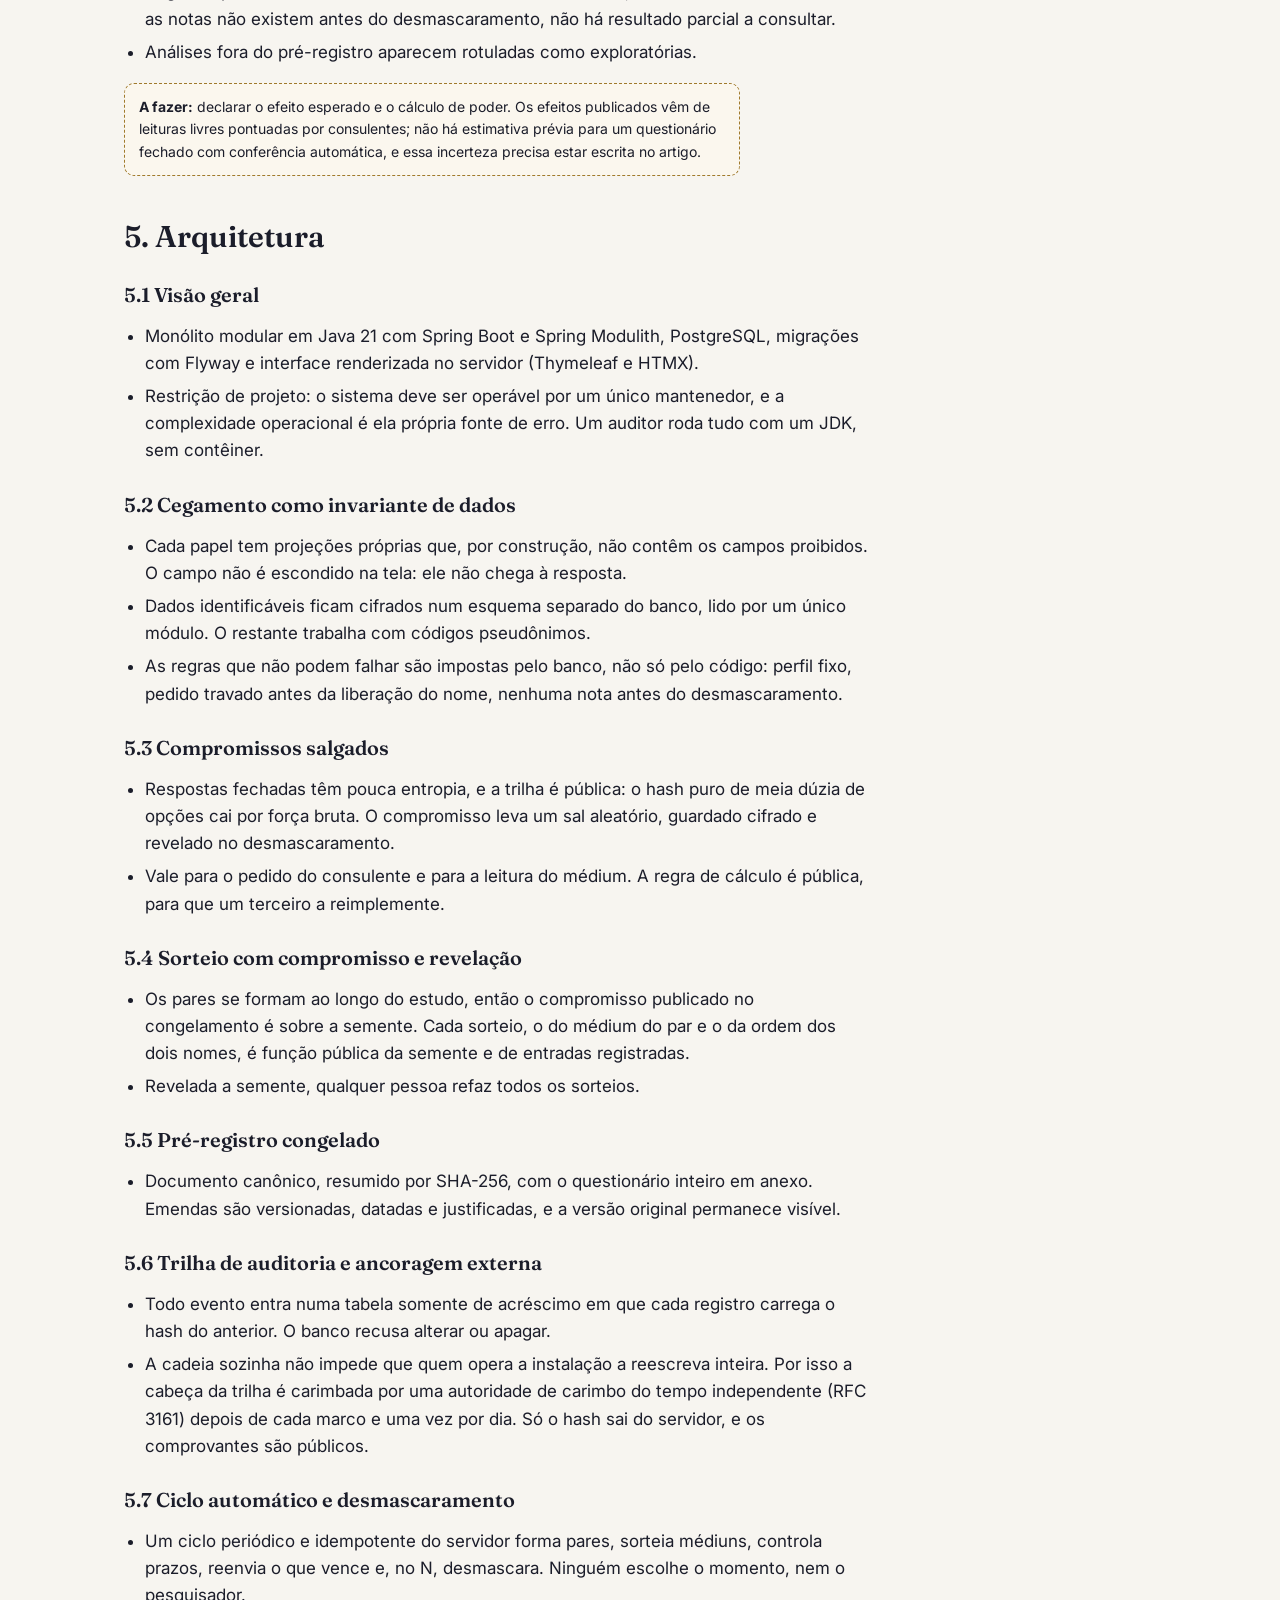
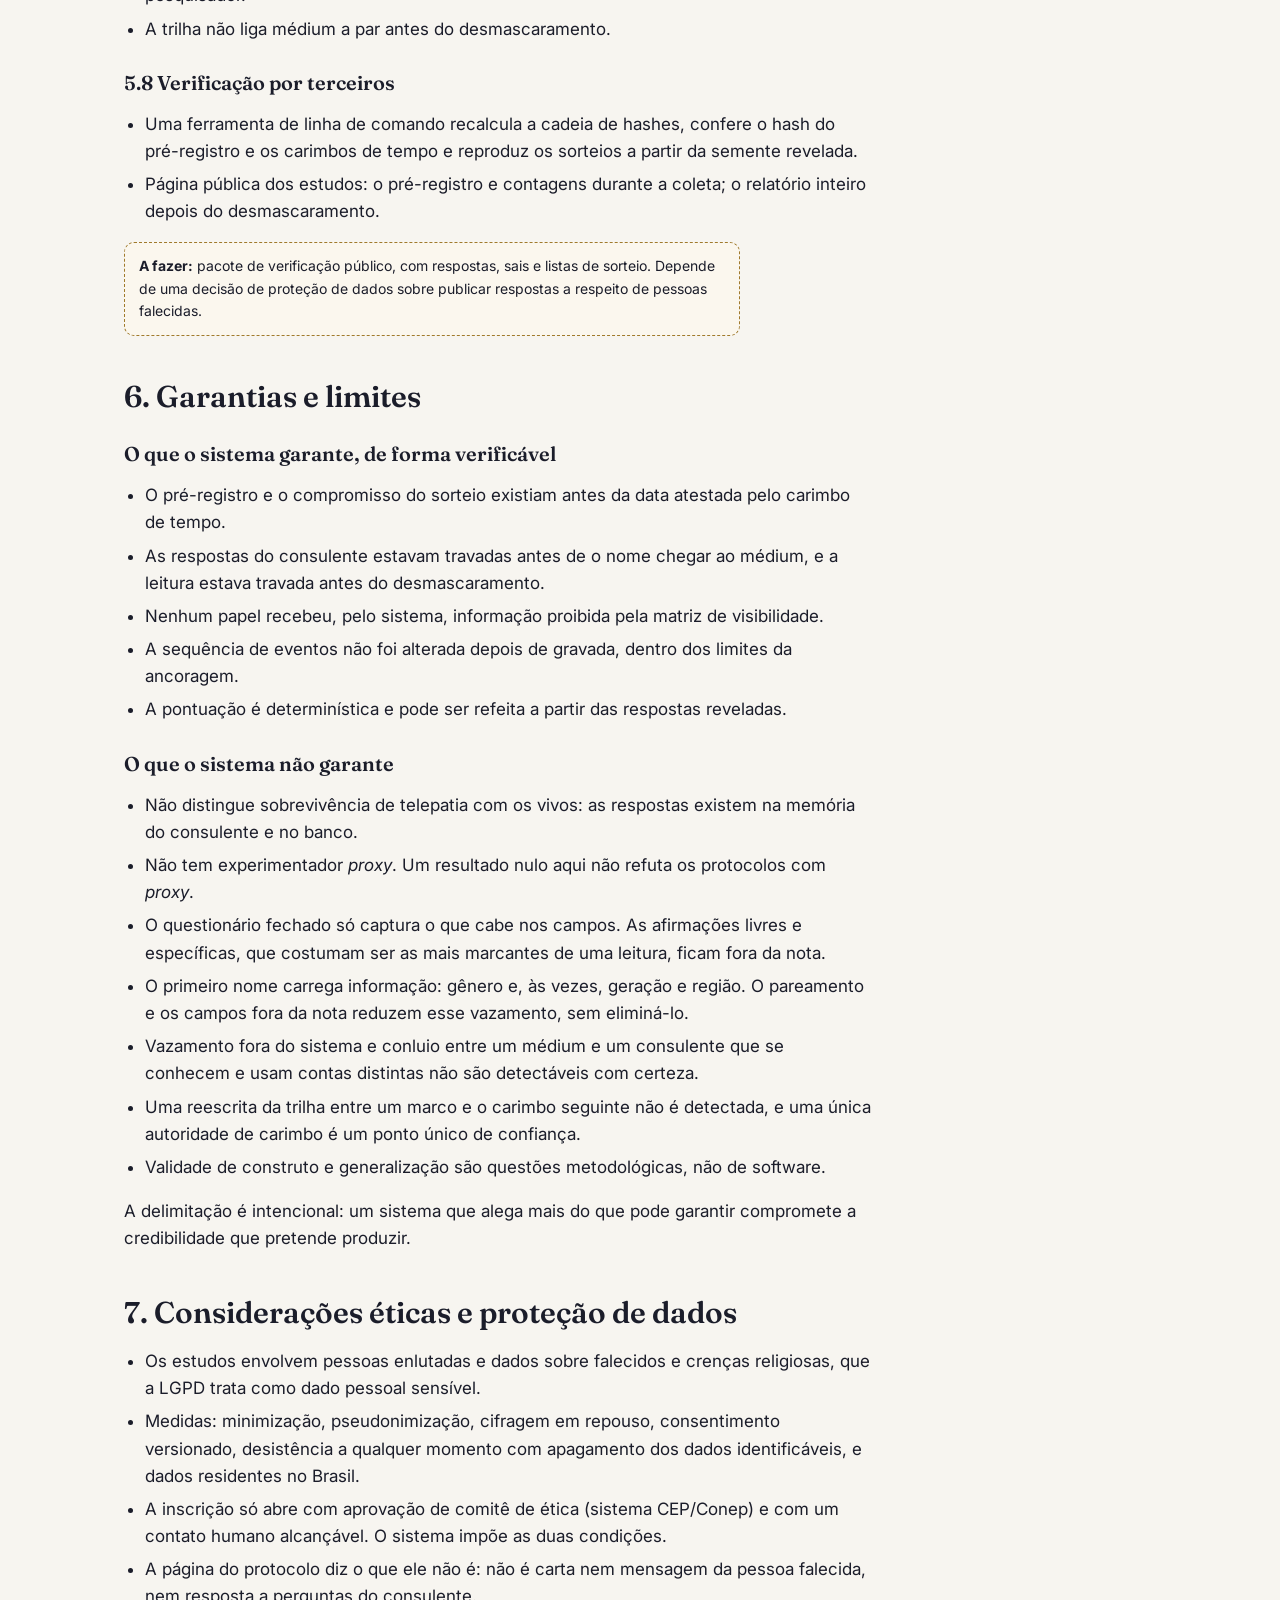
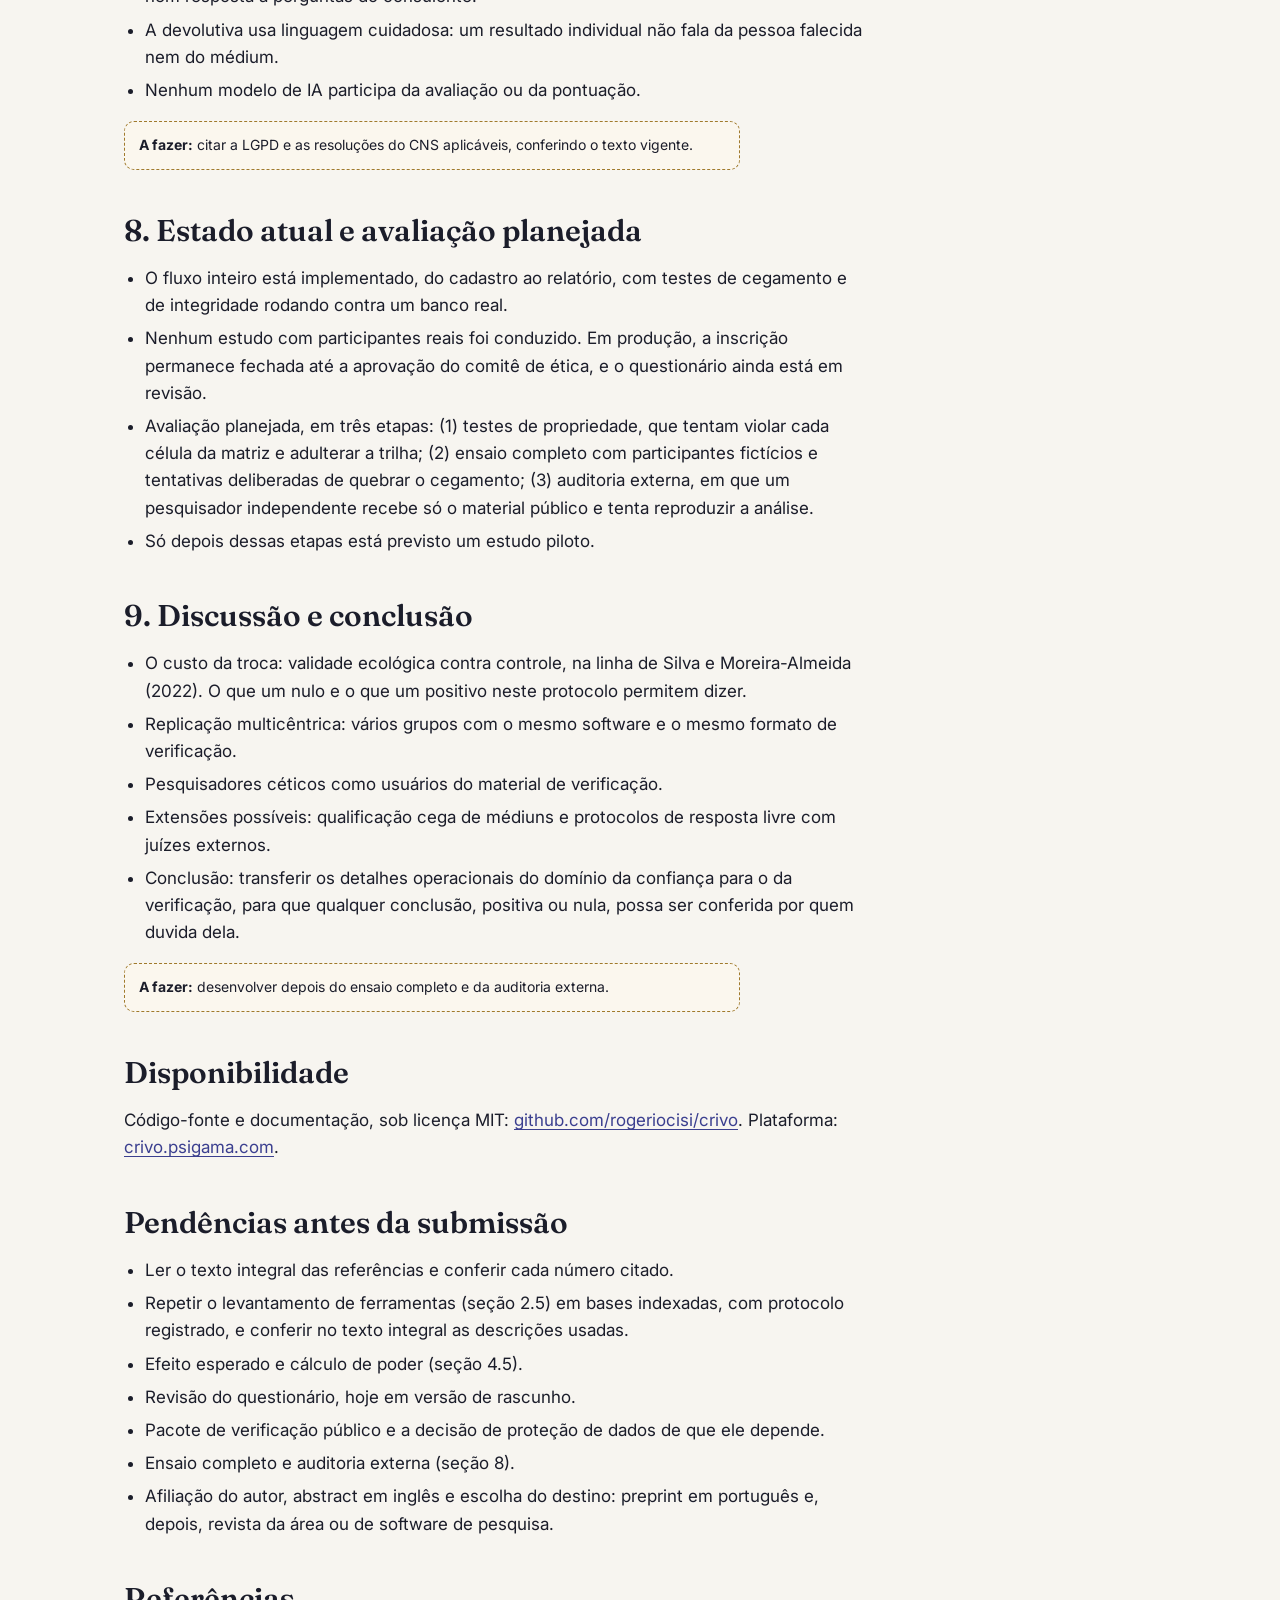
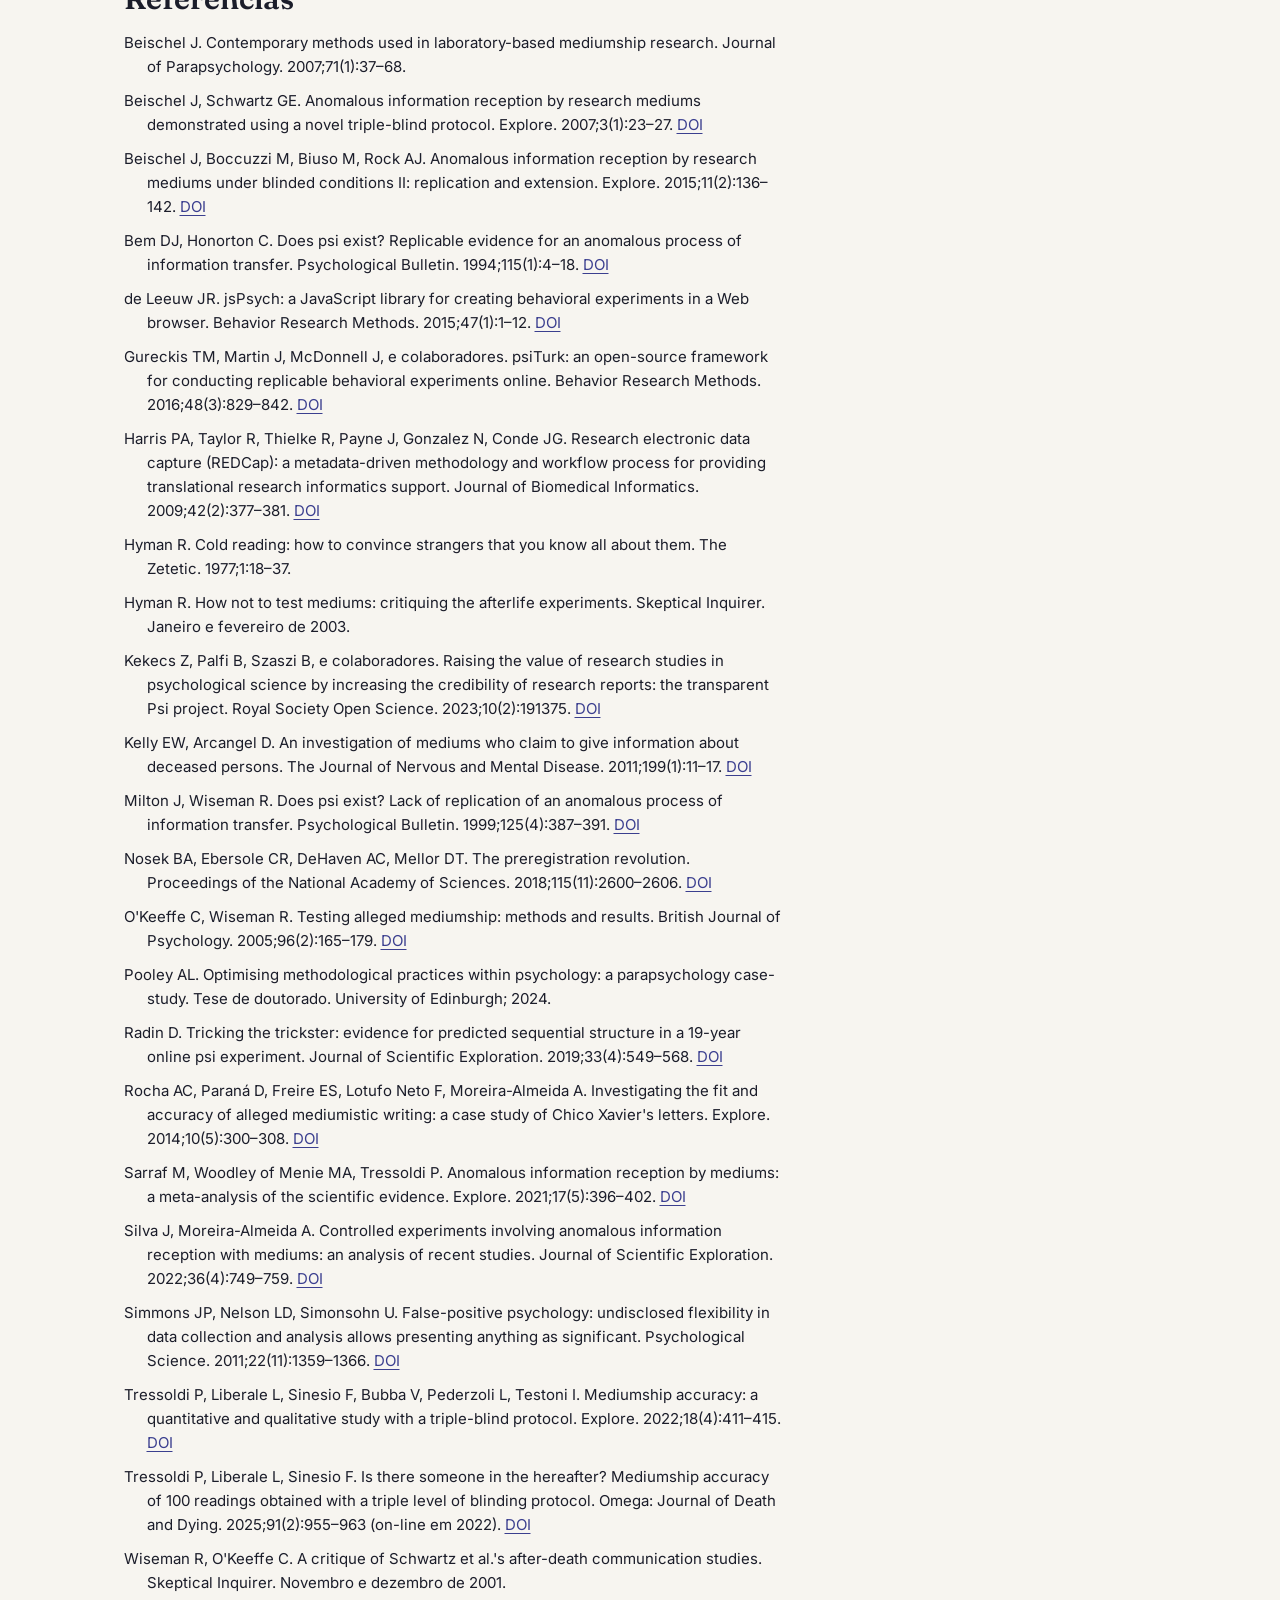
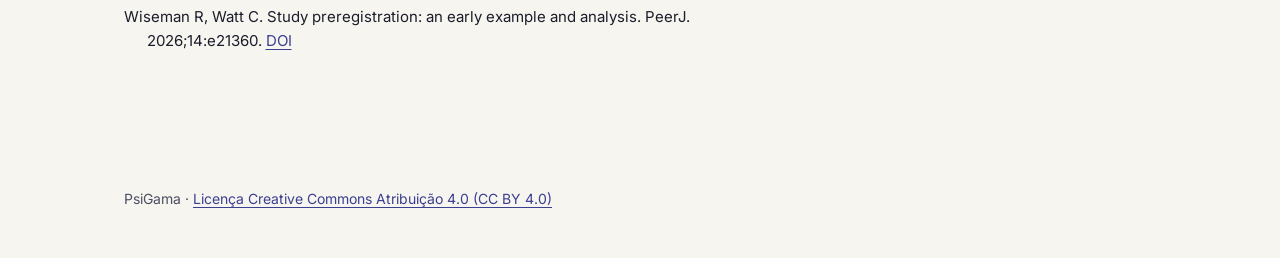
==== commit 2757d278: "alteração de nomenclatura" ====
--- a/artigo-crivo/index.html
+++ b/artigo-crivo/index.html
@@ -4,6 +4,7 @@
 <head>
   <meta charset="utf-8">
   <meta name="viewport" content="width=device-width, initial-scale=1">
+  <link rel="icon" href="../favicon.svg" type="image/svg+xml">
   <title>Crivo: protocolo automatizado para pesquisa de recepção anômala de informação · PsiGama</title>
   <meta name="description"
     content="Esboço do artigo técnico do Crivo: requisitos, protocolo de leitura estruturada automatizada, arquitetura, garantias e limites.">
@@ -41,7 +42,7 @@
       <div class="wrap">
         <p class="crumb"><a href="../#publicacoes">← Publicações</a></p>
         <span class="tag soon">Esboço · em preparação</span>
-        <h1 class="paper-title">Crivo: protocolo automatizado para pesquisa de recepção anômala de informação</h1>
+        <h1 class="paper-title">Crivo: plataforma de pesquisas automatizadas sobre recepção anômala de informação</h1>
         <p class="lead">Artigo técnico de desenho: descreve os requisitos, o protocolo, a arquitetura, as garantias e
           os limites do Crivo. Não traz resultado empírico, porque nenhum estudo com participantes reais foi
           conduzido.</p>
@@ -80,7 +81,8 @@
           <em lang="en">anomalous information reception</em>) já descreve protocolos com cegamento múltiplo, alvos
           pareados com chamarizes e avaliação cega. Executá-los depende de uma equipe e de regras manuais difíceis de
           auditar, e a avaliação continua sujeita ao julgamento de quem decide se uma afirmação se ajusta ao
-          falecido.</p>
+          falecido.
+        </p>
         <p>Este artigo apresenta o Crivo, uma plataforma de código aberto que executa um protocolo AIR de ponta a
           ponta sem ninguém da equipe no circuito. O consulente e o médium respondem ao mesmo questionário fechado
           sobre a pessoa falecida; o médium conhece apenas o primeiro nome. O sistema confere as respostas campo a
@@ -321,7 +323,8 @@
           <li>Não há texto livre, então não há redator nem avaliação: a comparação é de igualdade entre opções.</li>
           <li>O que se ganha: pontuação objetiva e automação integral. O que se perde: o experimentador
             <em lang="en">proxy</em> e a resposta livre. A troca é declarada, e por isso um resultado deste protocolo
-            não vale como replicação dos estudos com <em lang="en">proxy</em> da literatura.</li>
+            não vale como replicação dos estudos com <em lang="en">proxy</em> da literatura.
+          </li>
           <li>O questionário da versão em rascunho tem 16 campos: 3 servem ao pareamento e ficam fora da nota
             (gênero, faixa etária no óbito e período do falecimento) e 13 entram na nota (circunstâncias da morte,
             família, ocupação, temperamento, hábitos).</li>
@@ -498,7 +501,8 @@
           <li>Não distingue sobrevivência de telepatia com os vivos: as respostas existem na memória do consulente e
             no banco.</li>
           <li>Não tem experimentador <em lang="en">proxy</em>. Um resultado nulo aqui não refuta os protocolos com
-            <em lang="en">proxy</em>.</li>
+            <em lang="en">proxy</em>.
+          </li>
           <li>O questionário fechado só captura o que cabe nos campos. As afirmações livres e específicas, que
             costumam ser as mais marcantes de uma leitura, ficam fora da nota.</li>
           <li>O primeiro nome carrega informação: gênero e, às vezes, geração e região. O pareamento e os campos fora
@@ -587,8 +591,7 @@
             transfer. Psychological Bulletin. 1994;115(1):4–18. <a
               href="https://doi.org/10.1037/0033-2909.115.1.4">DOI</a></li>
           <li>de Leeuw JR. jsPsych: a JavaScript library for creating behavioral experiments in a Web browser.
-            Behavior Research Methods. 2015;47(1):1–12. <a
-              href="https://doi.org/10.3758/s13428-014-0458-y">DOI</a></li>
+            Behavior Research Methods. 2015;47(1):1–12. <a href="https://doi.org/10.3758/s13428-014-0458-y">DOI</a></li>
           <li>Gureckis TM, Martin J, McDonnell J, e colaboradores. psiTurk: an open-source framework for conducting
             replicable behavioral experiments online. Behavior Research Methods. 2016;48(3):829–842. <a
               href="https://doi.org/10.3758/s13428-015-0642-8">DOI</a></li>
@@ -655,4 +658,4 @@
 
 </body>
 
-</html>
+</html>
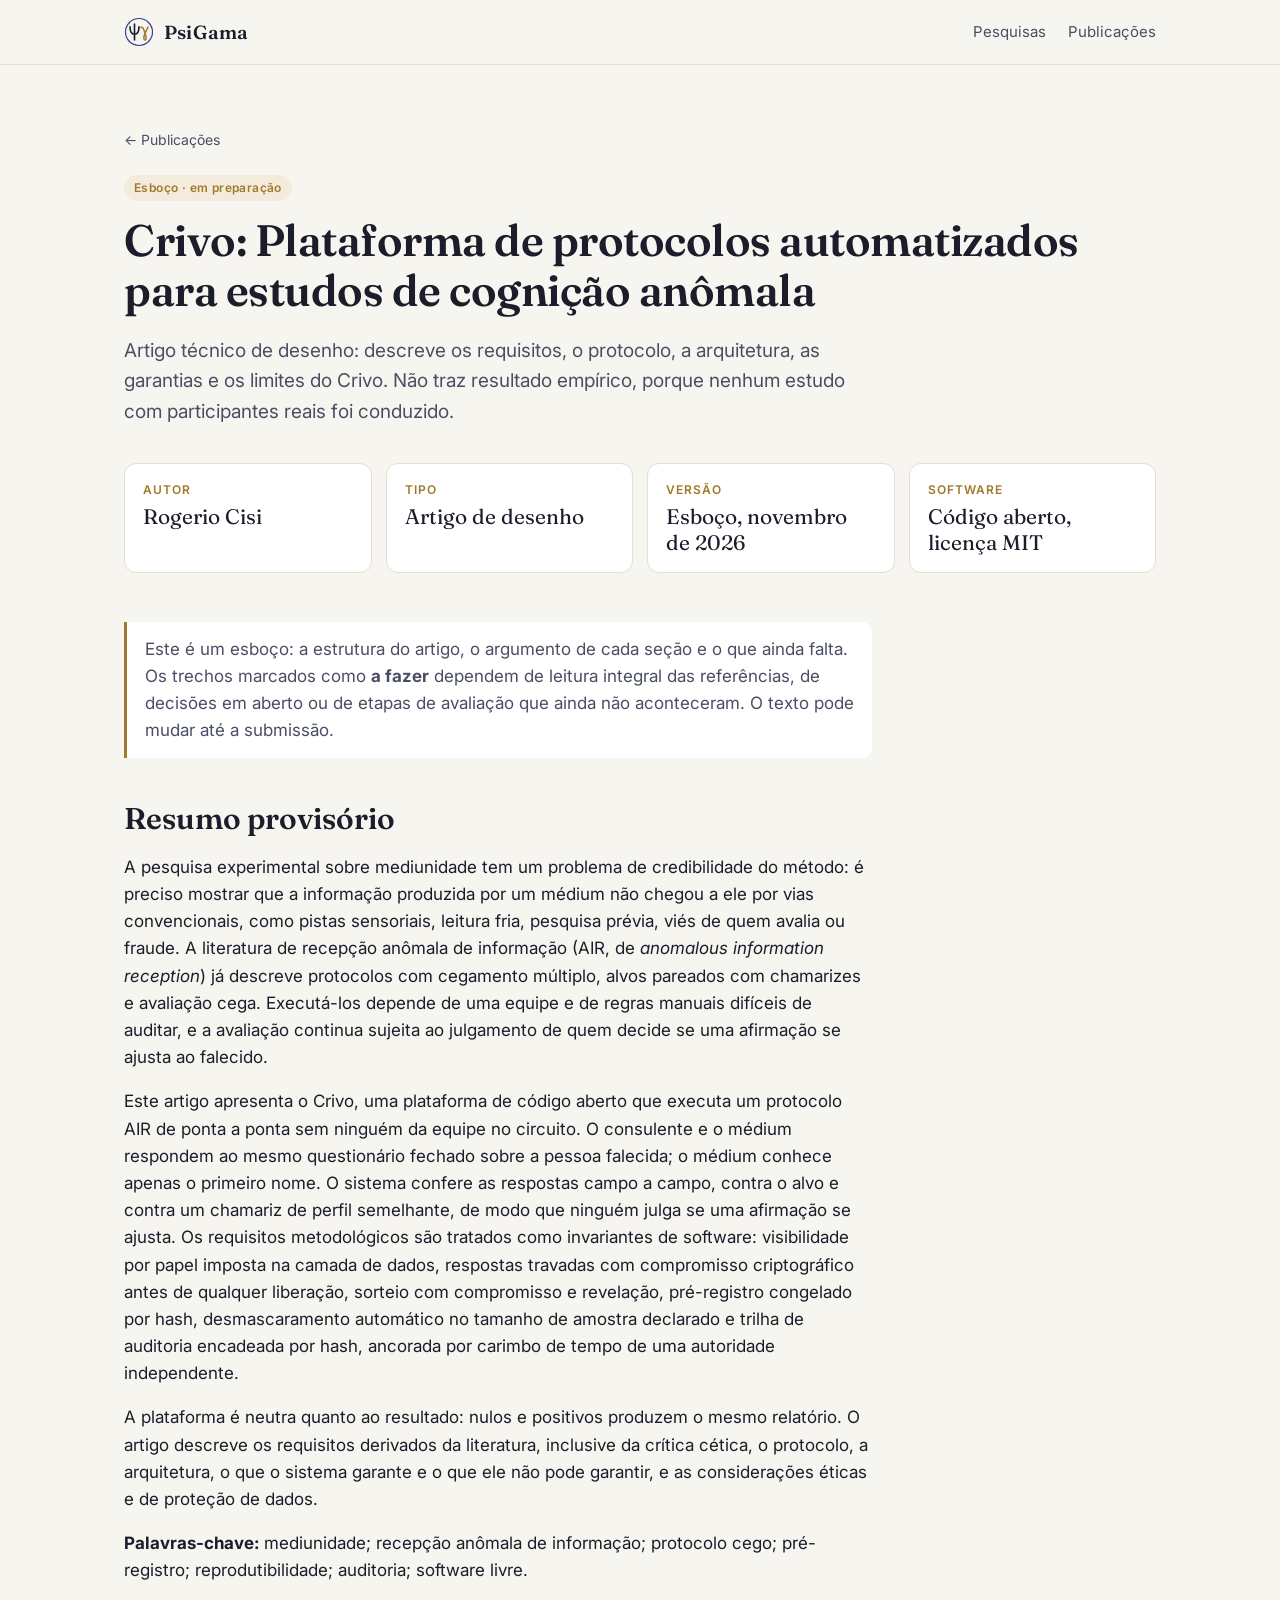
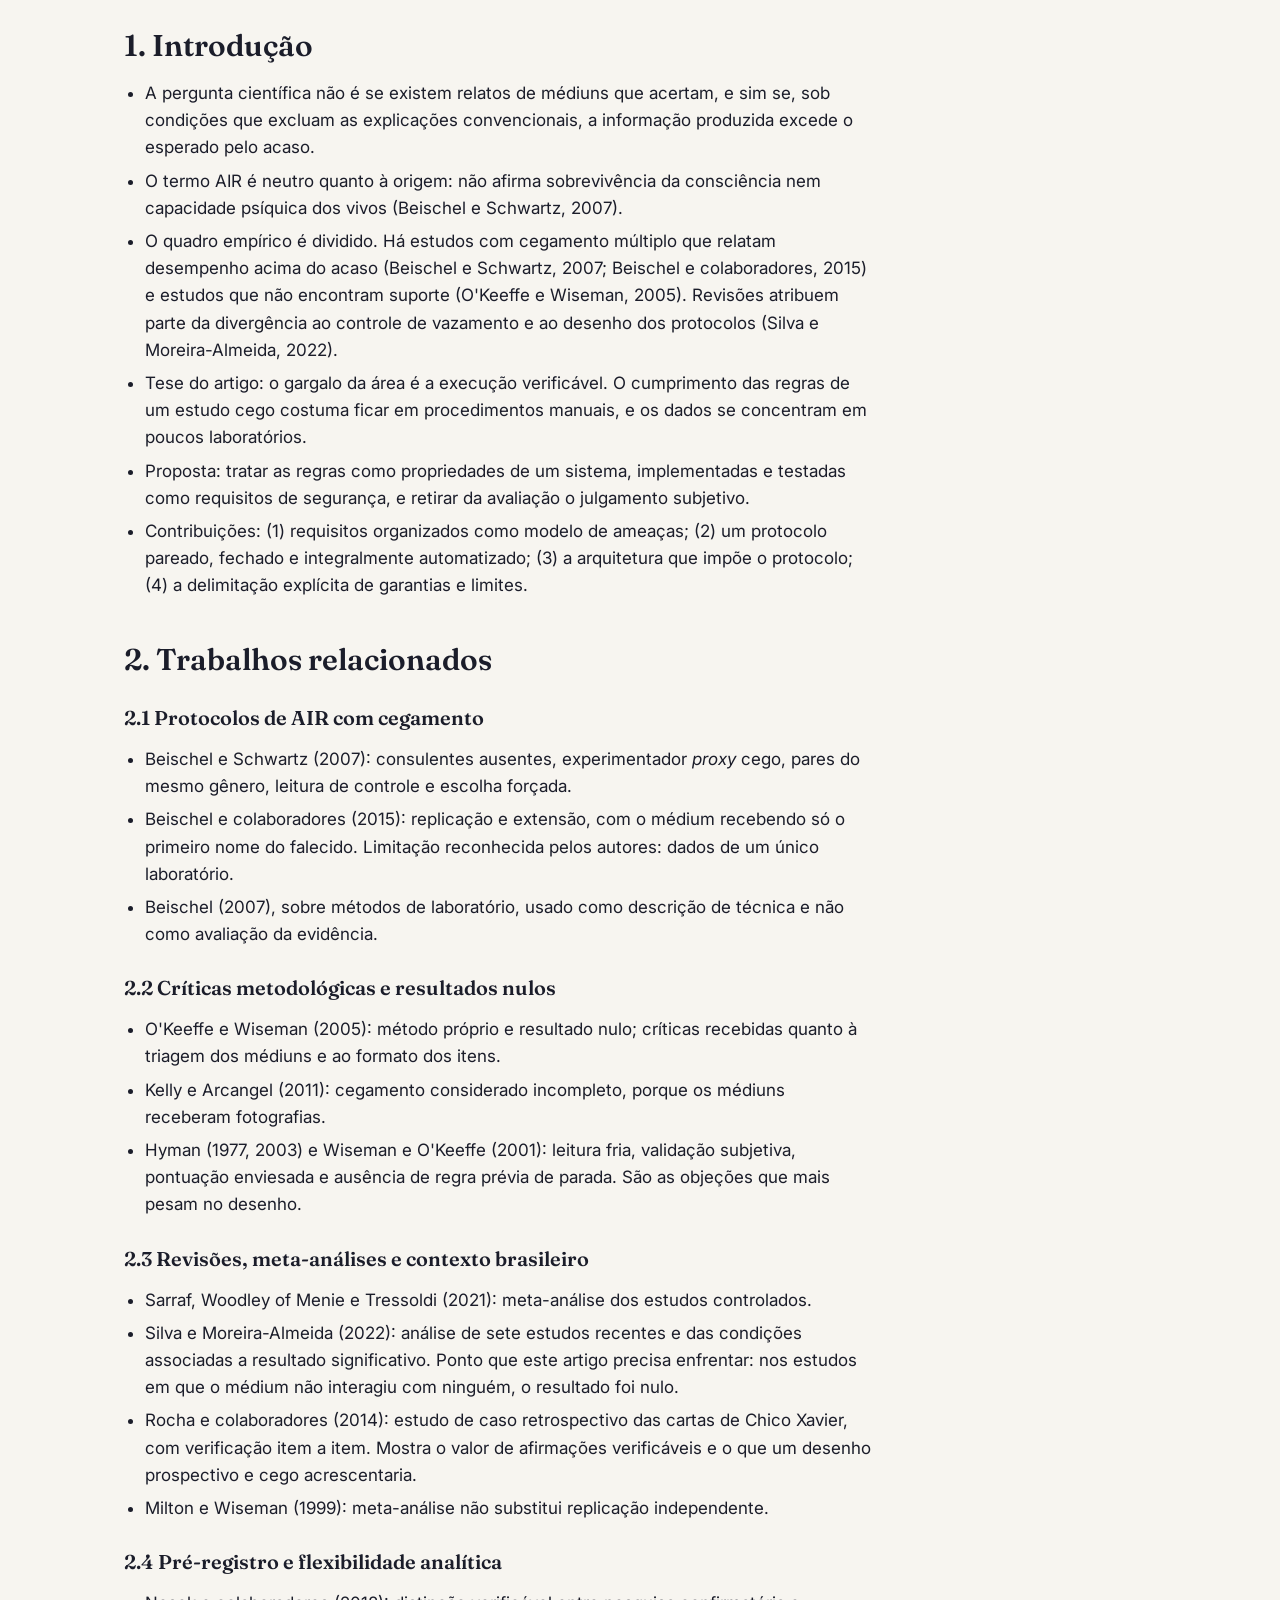
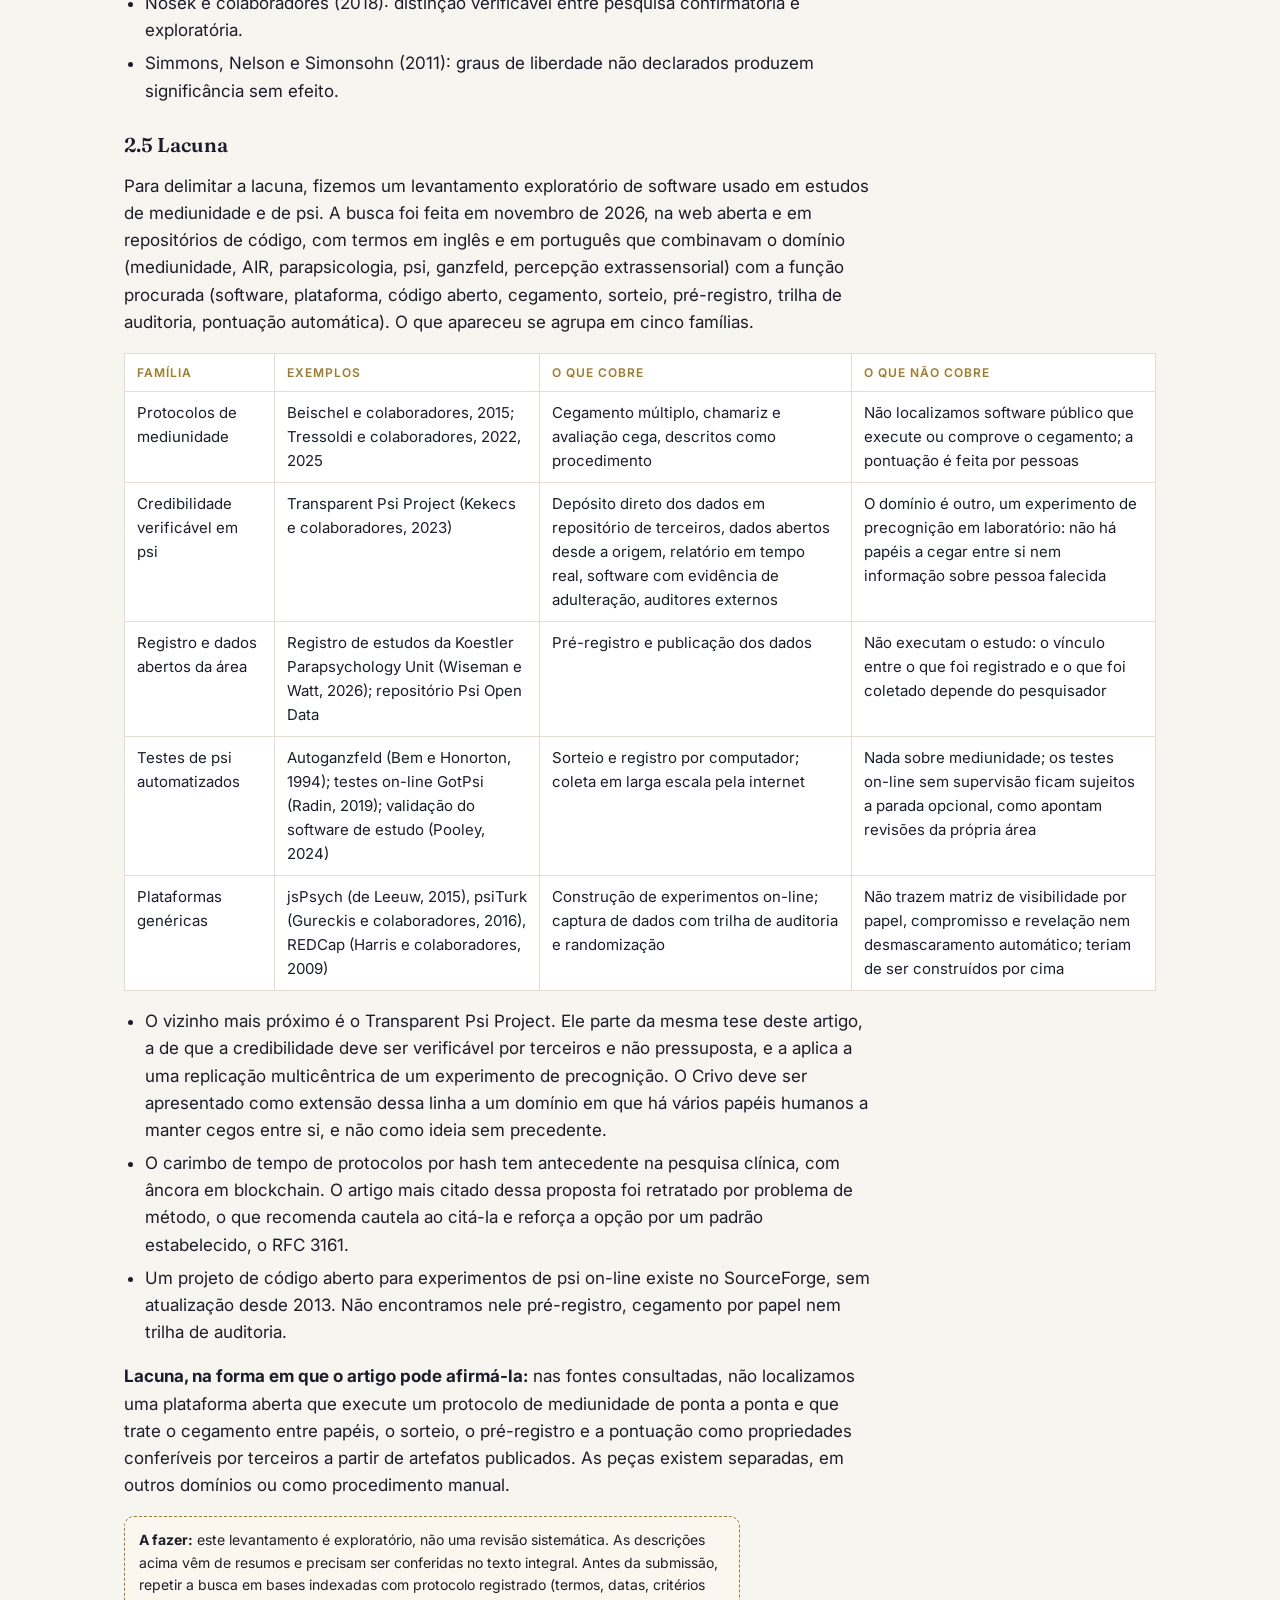
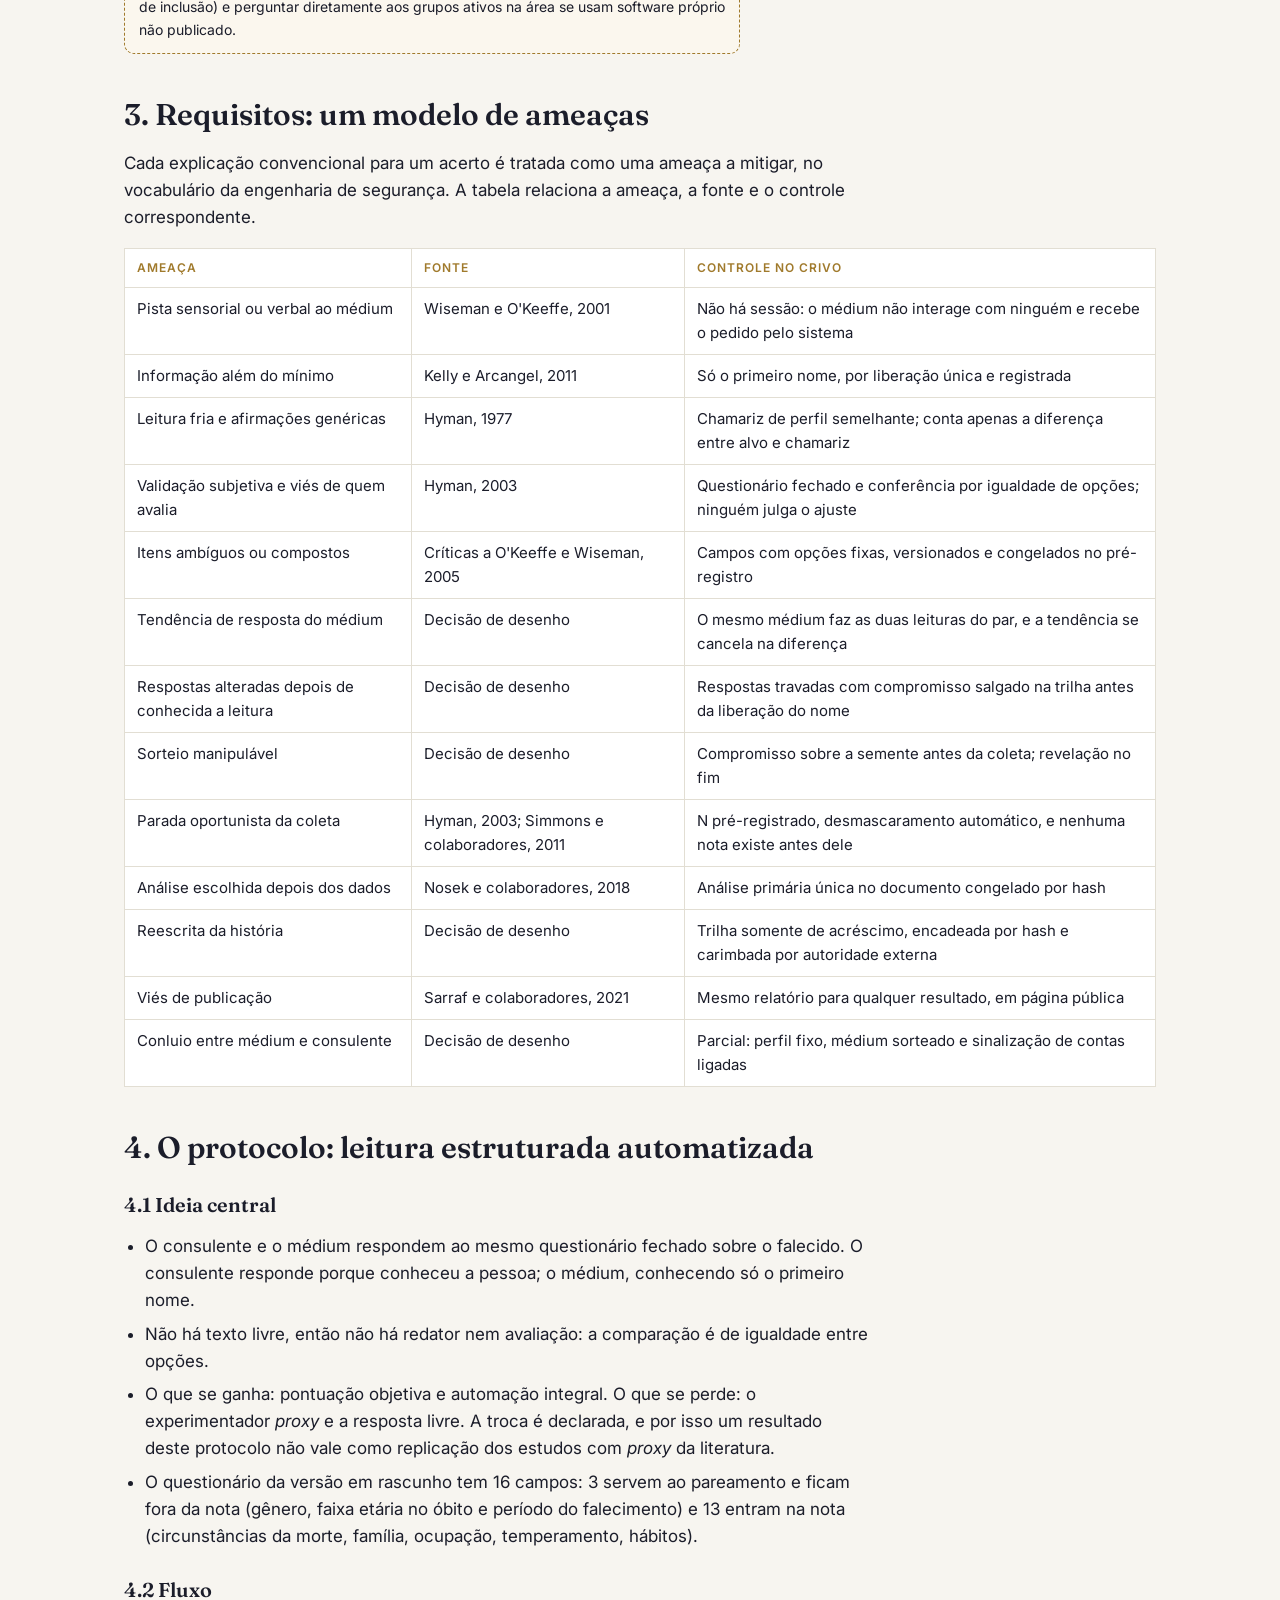
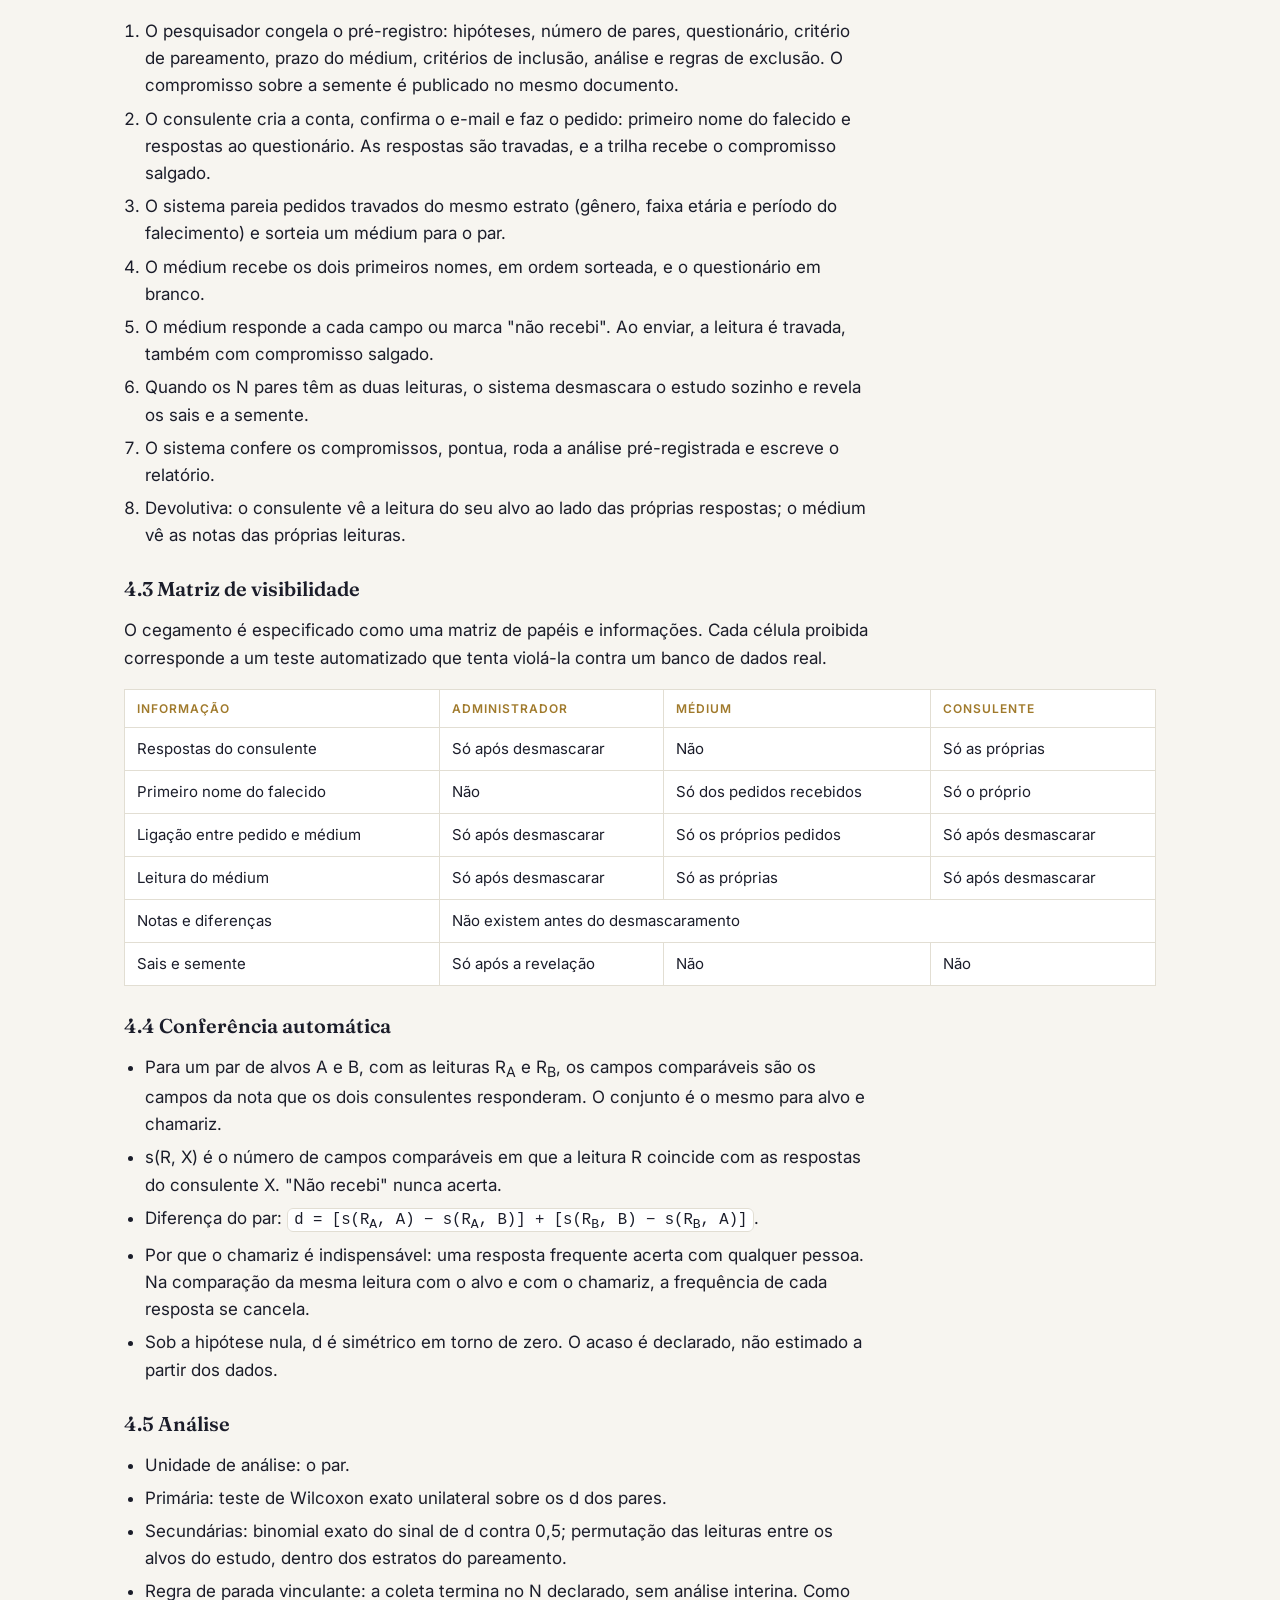
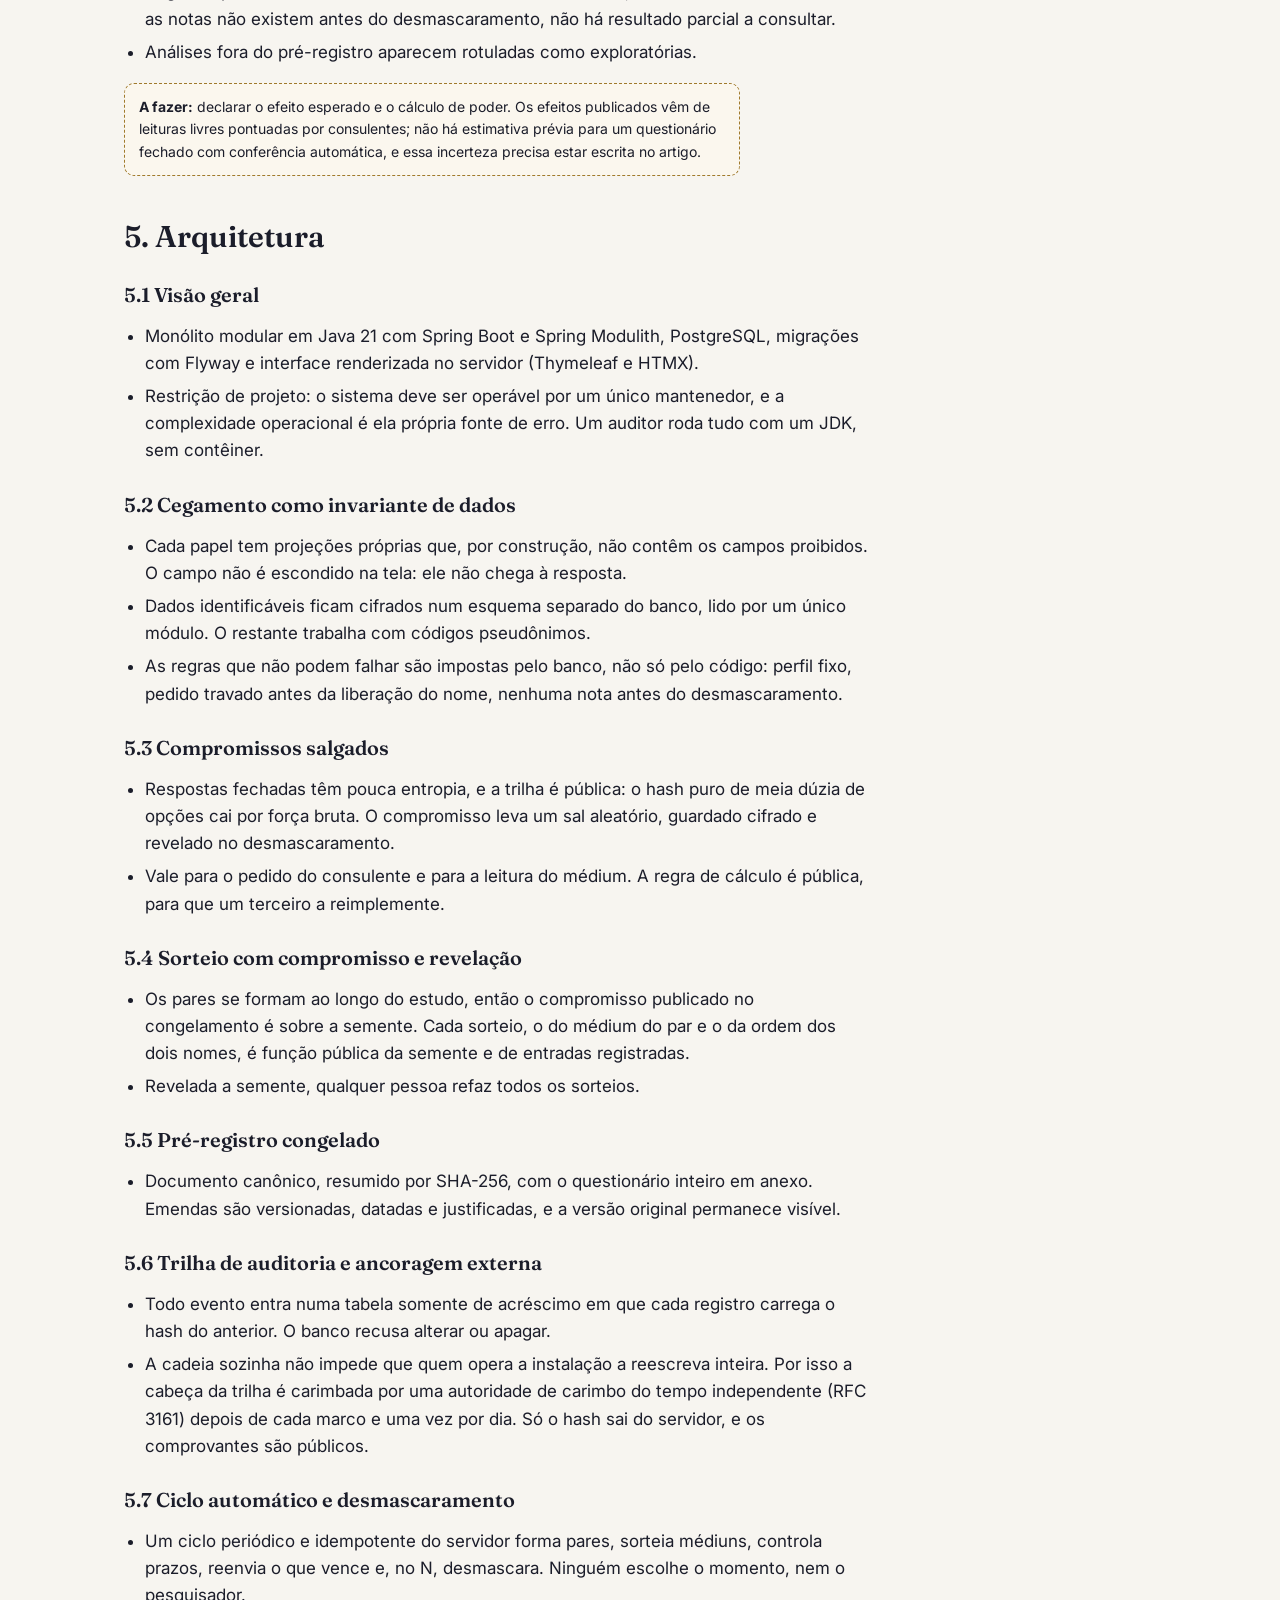
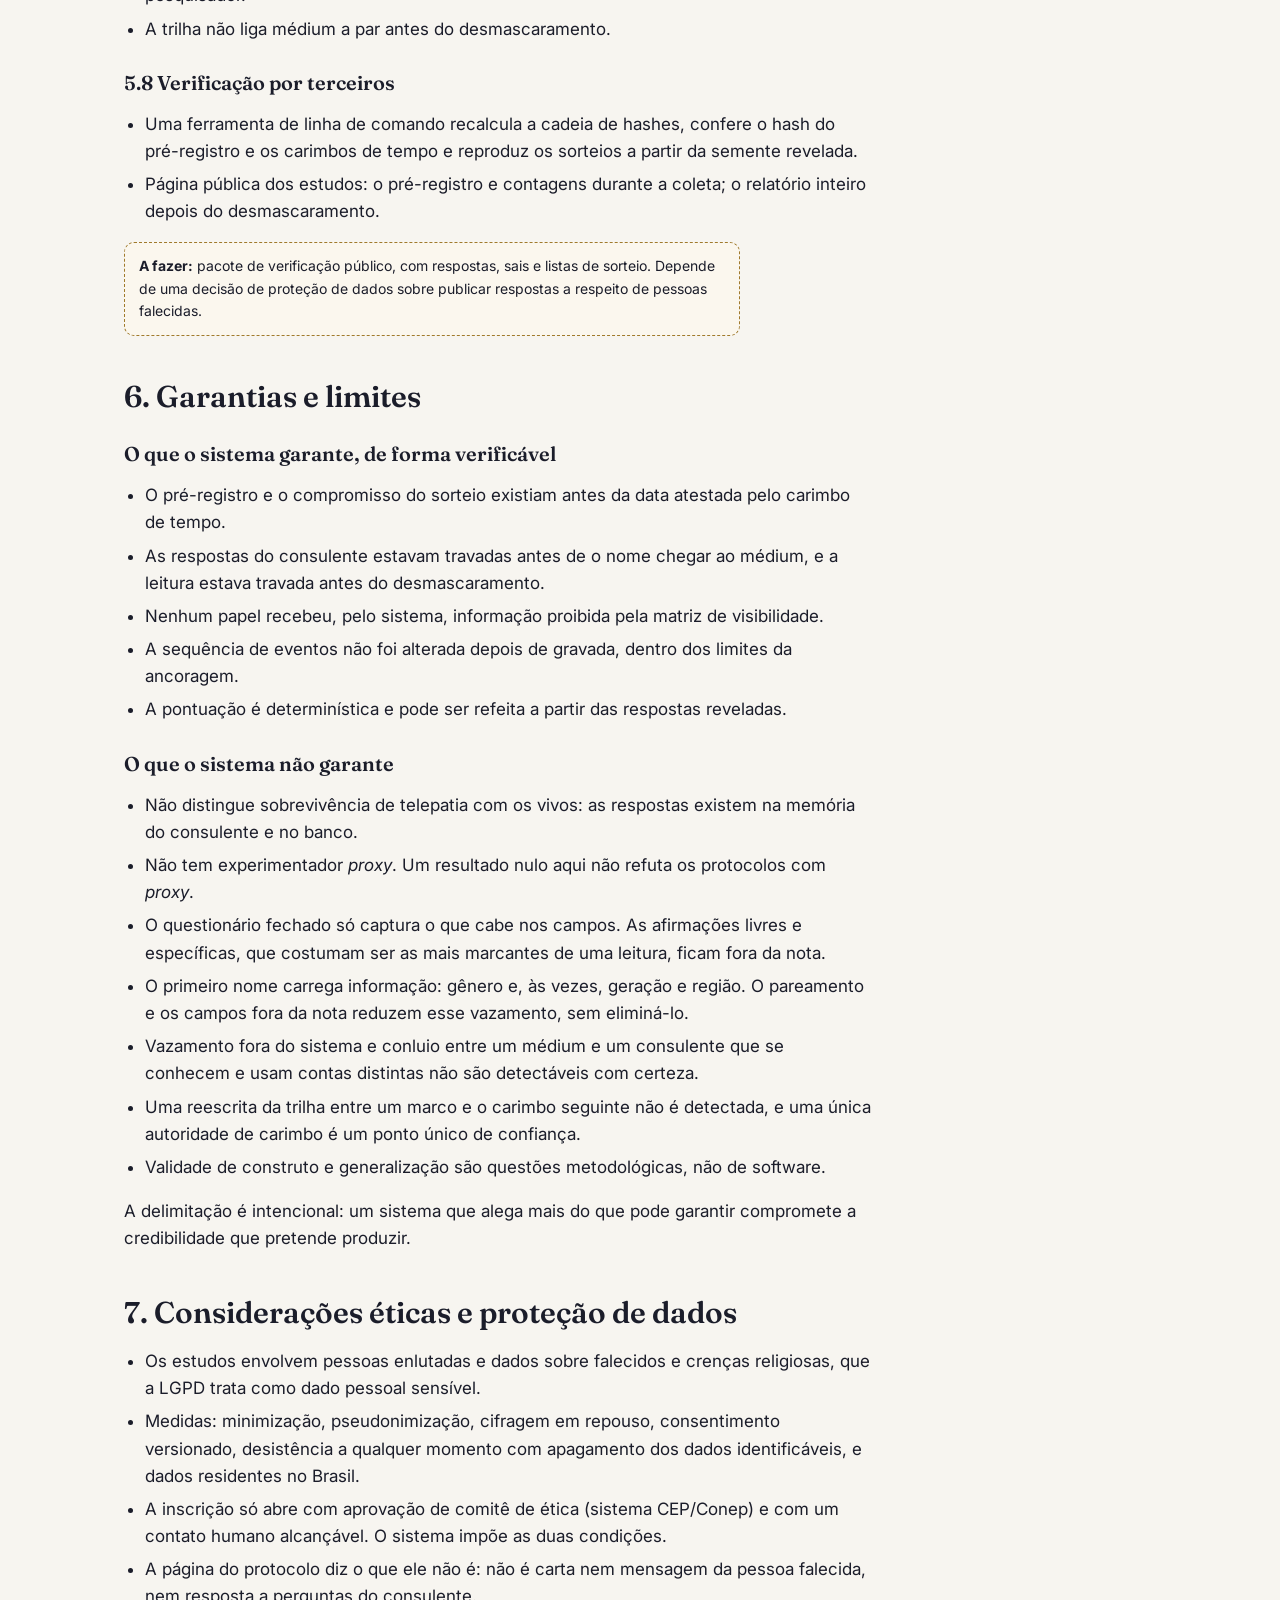
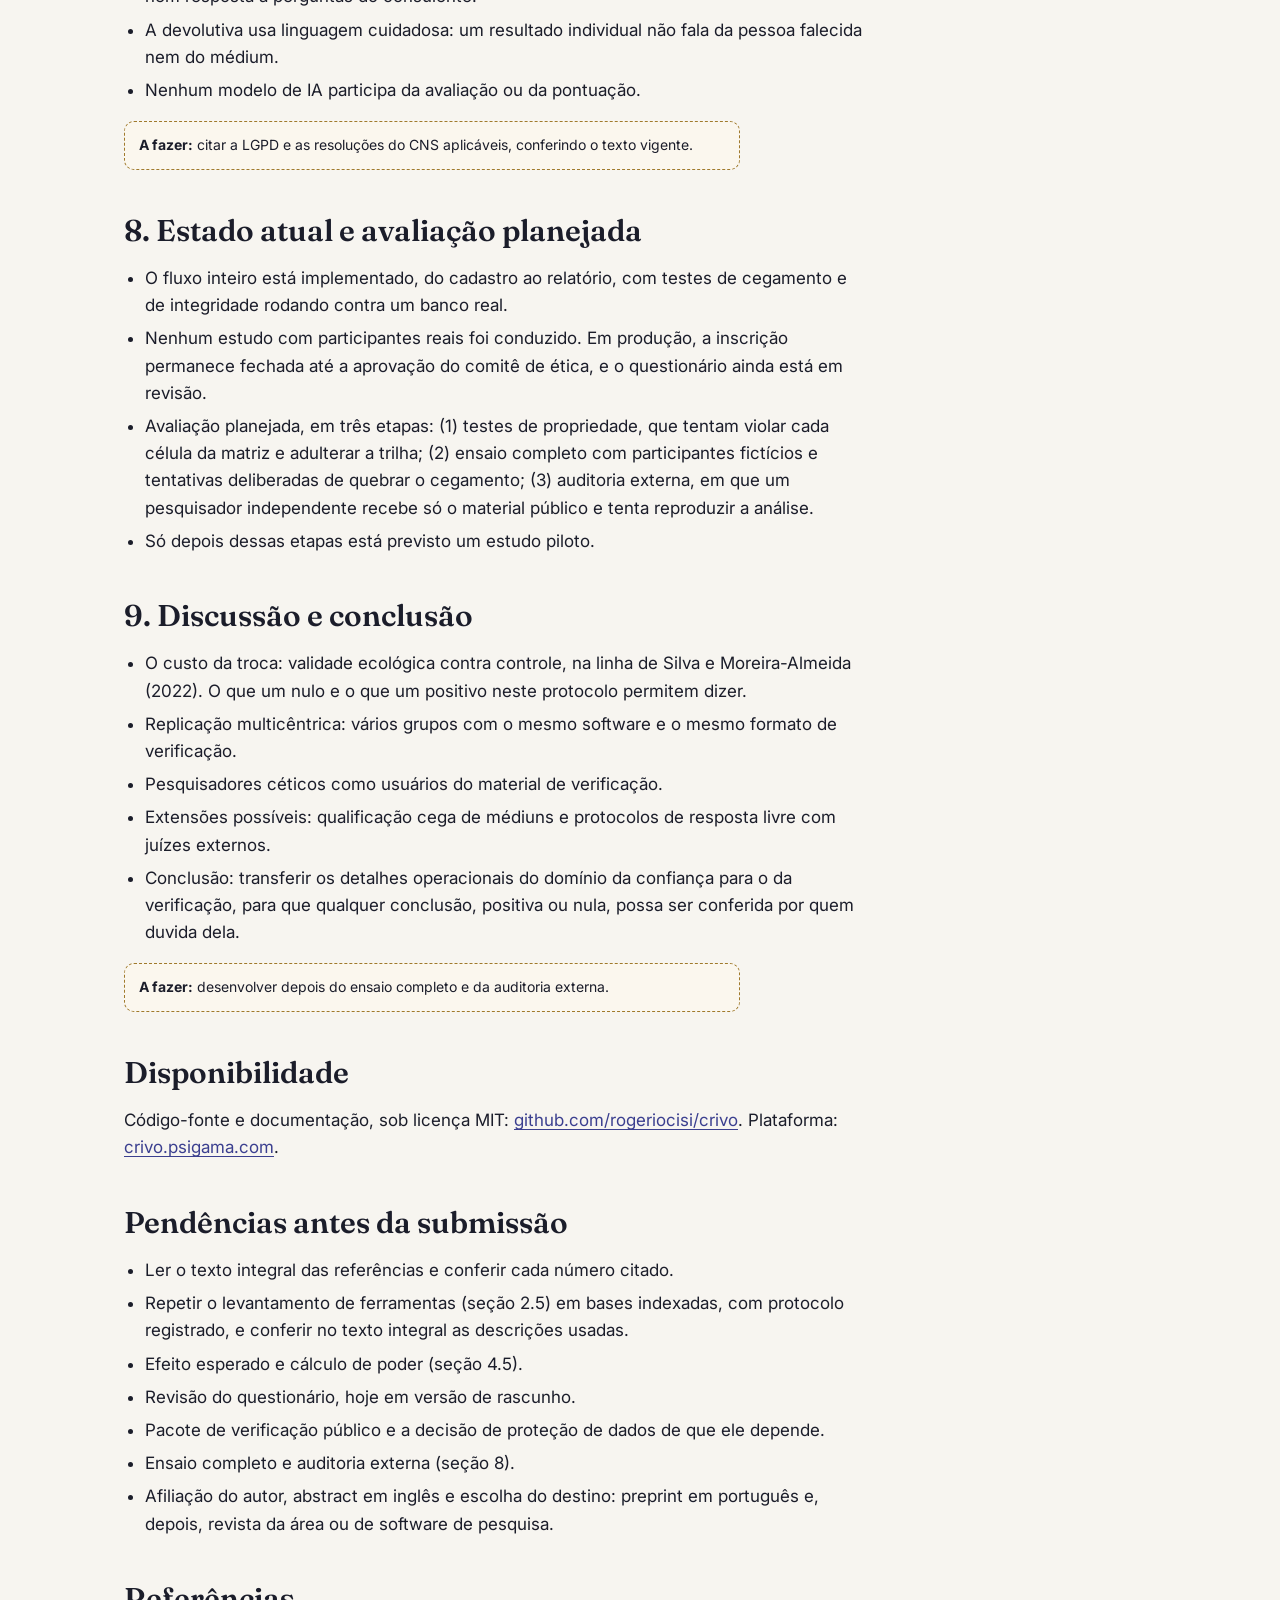
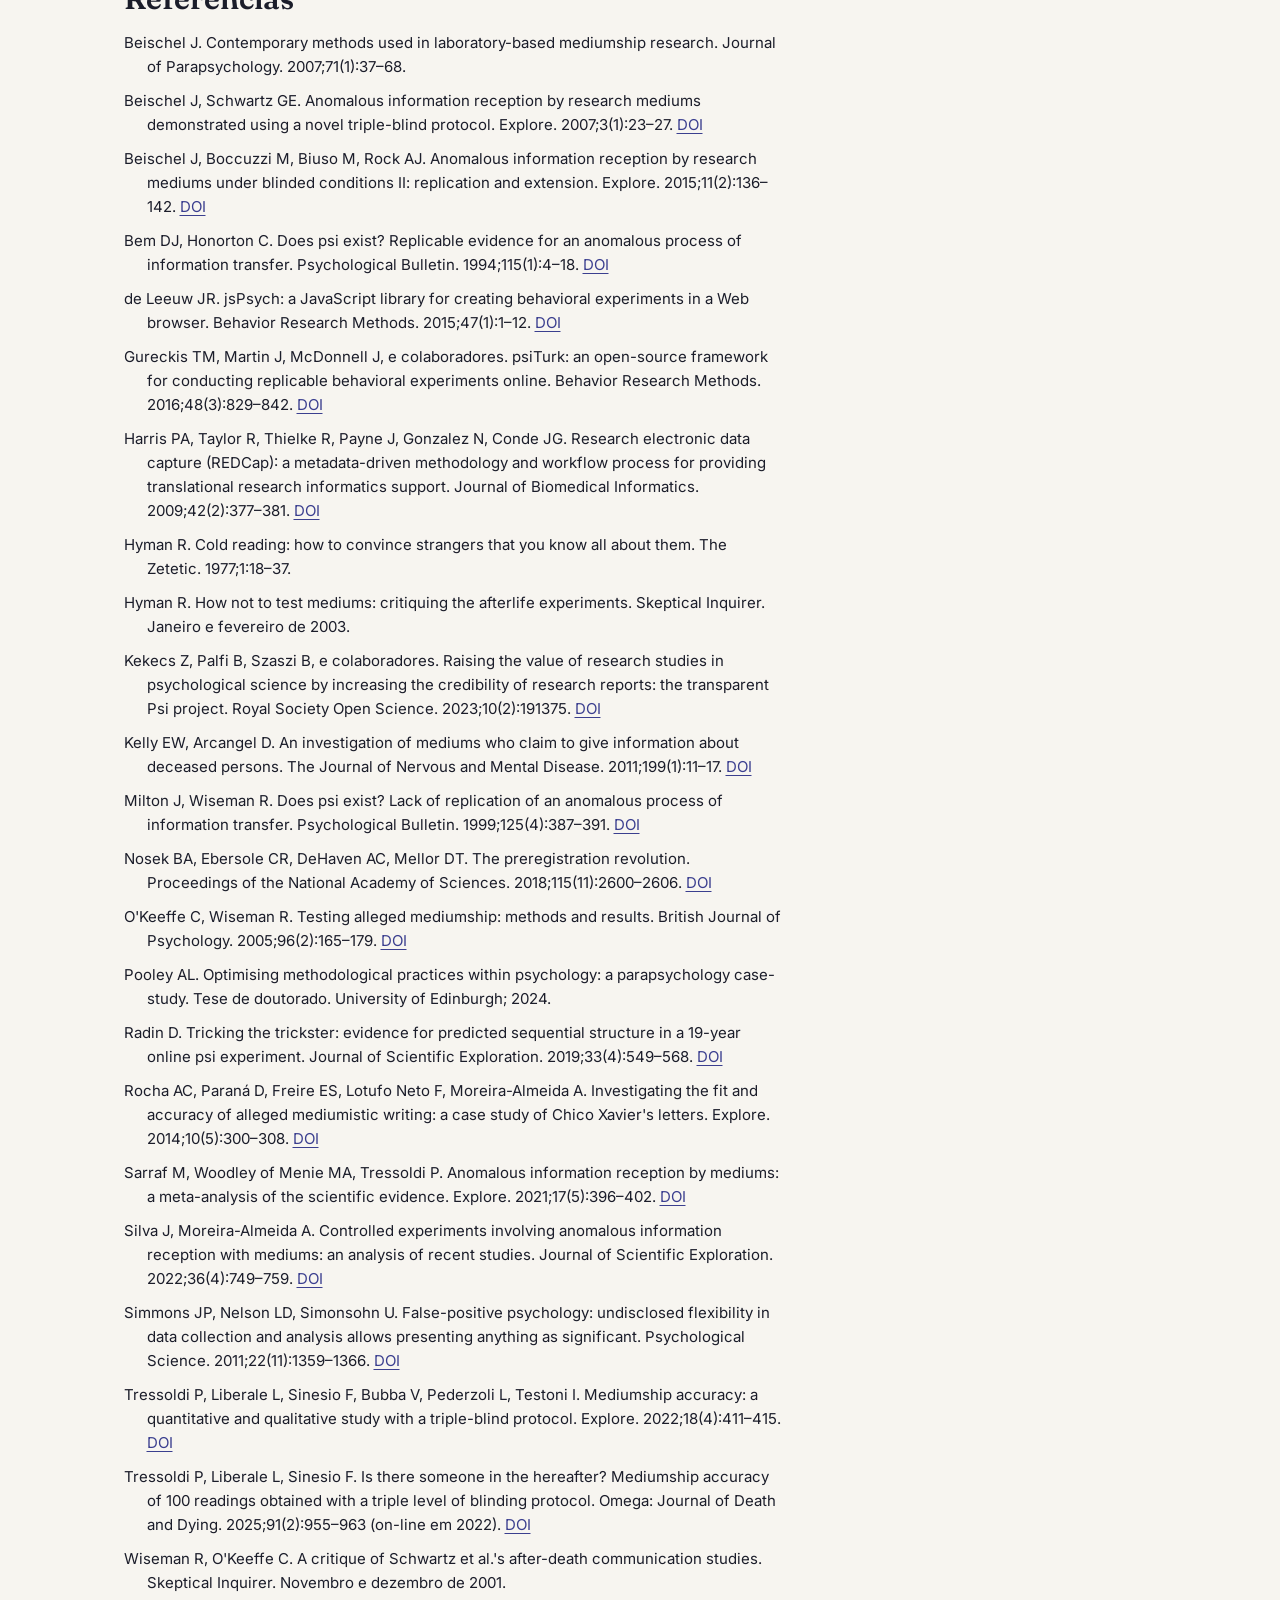
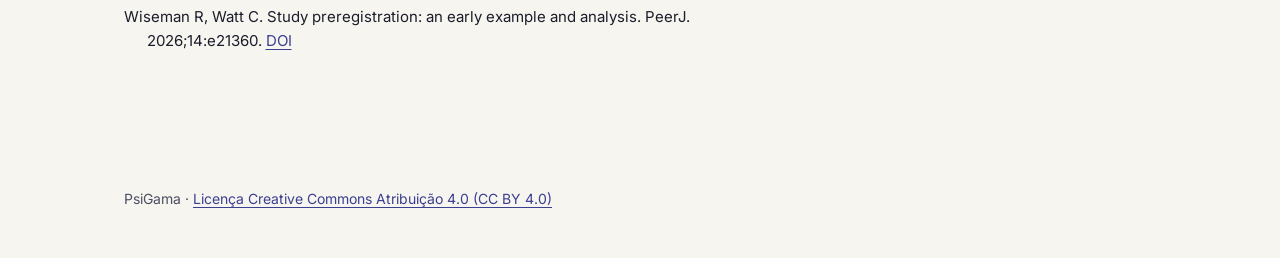
==== commit 90e65fbf: "docs: ajuste de nomenclatura" ====
--- a/artigo-crivo/index.html
+++ b/artigo-crivo/index.html
@@ -42,7 +42,7 @@
       <div class="wrap">
         <p class="crumb"><a href="../#publicacoes">← Publicações</a></p>
         <span class="tag soon">Esboço · em preparação</span>
-        <h1 class="paper-title">Crivo: plataforma de pesquisas automatizadas sobre recepção anômala de informação</h1>
+        <h1 class="paper-title">Crivo: Plataforma de protocolos automatizados para estudos de cognição anômala</h1>
         <p class="lead">Artigo técnico de desenho: descreve os requisitos, o protocolo, a arquitetura, as garantias e
           os limites do Crivo. Não traz resultado empírico, porque nenhum estudo com participantes reais foi
           conduzido.</p>
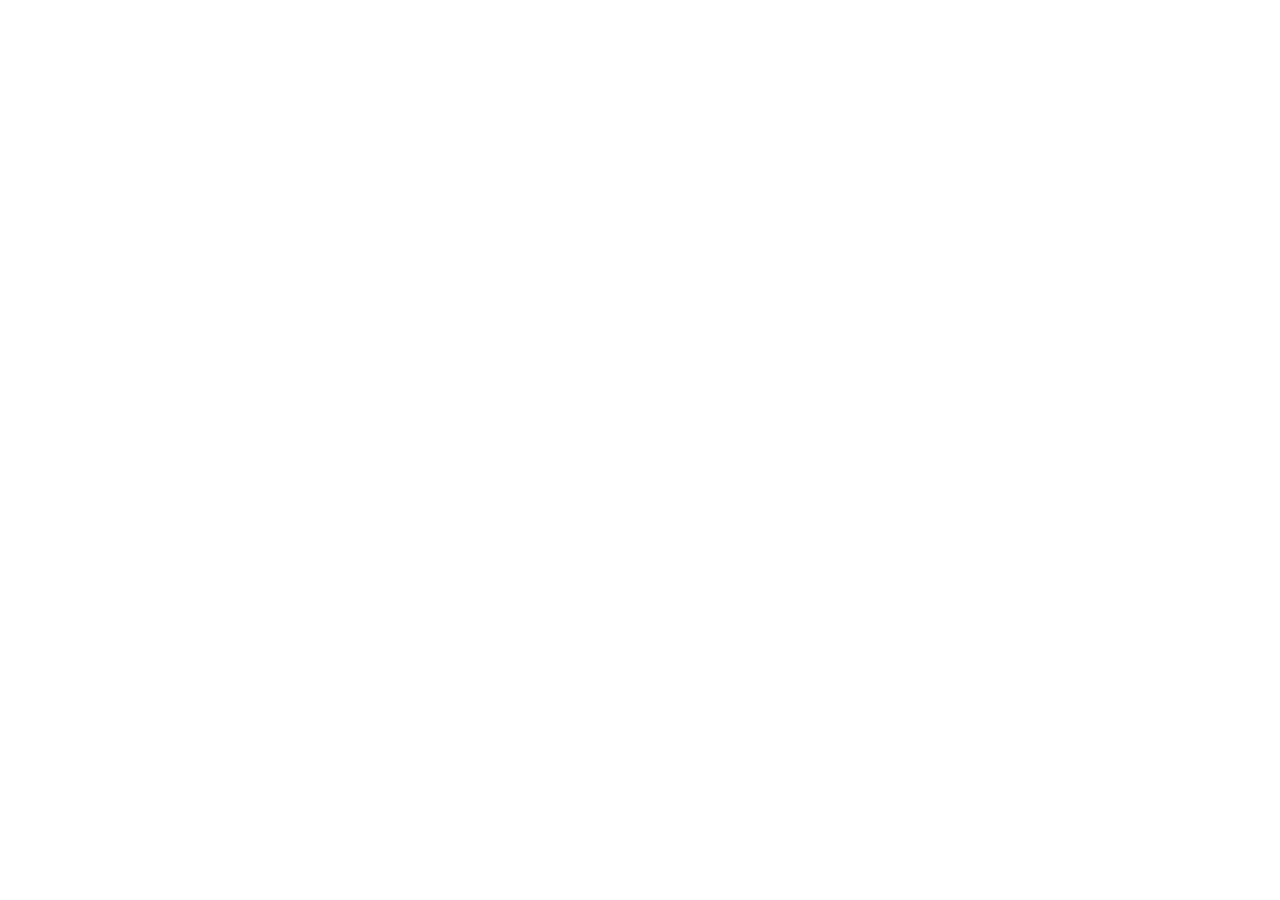
==== commit ad87611e: "feat: move the Crivo article draft to crivo.psigama.com/artigo/ The old page now only redirects ther" ====
--- a/artigo-crivo/index.html
+++ b/artigo-crivo/index.html
@@ -4,658 +4,24 @@
 <head>
   <meta charset="utf-8">
   <meta name="viewport" content="width=device-width, initial-scale=1">
+  <title>O artigo do Crivo mudou de endereço · PsiGama</title>
+  <link rel="canonical" href="https://crivo.psigama.com/artigo/">
+  <meta name="robots" content="noindex">
+  <meta http-equiv="refresh" content="0; url=https://crivo.psigama.com/artigo/">
   <link rel="icon" href="../favicon.svg" type="image/svg+xml">
-  <title>Crivo: protocolo automatizado para pesquisa de recepção anômala de informação · PsiGama</title>
-  <meta name="description"
-    content="Esboço do artigo técnico do Crivo: requisitos, protocolo de leitura estruturada automatizada, arquitetura, garantias e limites.">
-  <link rel="preconnect" href="https://fonts.googleapis.com">
-  <link rel="preconnect" href="https://fonts.gstatic.com" crossorigin>
-  <link
-    href="https://fonts.googleapis.com/css2?family=Fraunces:opsz,wght@9..144,400;9..144,600&family=Inter:wght@400;500;600&display=swap"
-    rel="stylesheet">
   <link rel="stylesheet" href="../css/psigama.css">
 </head>
 
 <body>
-
-  <header class="top">
-    <div class="wrap">
-      <a class="brand" href="../" aria-label="PsiGama, página inicial">
-        <svg viewBox="0 0 40 40" aria-hidden="true">
-          <circle cx="20" cy="20" r="18" fill="none" stroke="#3b3f8f" stroke-width="1.6" />
-          <path d="M8 13 Q8 23 14 23 Q20 23 20 13 M14 9.5 V30.5" fill="none" stroke="#1b1d2a" stroke-width="2.2"
-            stroke-linecap="round" />
-          <path d="M22.5 14 Q25 13 26.5 17 L28 22 M32 13.5 L28 22 C25.8 26.5 26.2 31 28 31 C29.8 31 30.2 26.5 28 22"
-            fill="none" stroke="#a07a2c" stroke-width="2" stroke-linecap="round" stroke-linejoin="round" />
-        </svg>
-        <span>PsiGama</span>
-      </a>
-      <nav class="links" aria-label="Seções">
-        <a href="../#pesquisas">Pesquisas</a>
-        <a href="../#publicacoes">Publicações</a>
-      </nav>
-    </div>
-  </header>
-
   <main>
     <section class="page-hero">
       <div class="wrap">
-        <p class="crumb"><a href="../#publicacoes">← Publicações</a></p>
-        <span class="tag soon">Esboço · em preparação</span>
-        <h1 class="paper-title">Crivo: Plataforma de protocolos automatizados para estudos de cognição anômala</h1>
-        <p class="lead">Artigo técnico de desenho: descreve os requisitos, o protocolo, a arquitetura, as garantias e
-          os limites do Crivo. Não traz resultado empírico, porque nenhum estudo com participantes reais foi
-          conduzido.</p>
-        <dl class="facts">
-          <div>
-            <dt>Autor</dt>
-            <dd>Rogerio Cisi</dd>
-          </div>
-          <div>
-            <dt>Tipo</dt>
-            <dd>Artigo de desenho</dd>
-          </div>
-          <div>
-            <dt>Versão</dt>
-            <dd>Esboço, novembro de 2026</dd>
-          </div>
-          <div>
-            <dt>Software</dt>
-            <dd>Código aberto, licença MIT</dd>
-          </div>
-        </dl>
-      </div>
-    </section>
-
-    <section>
-      <div class="wrap prose">
-
-        <p class="note">Este é um esboço: a estrutura do artigo, o argumento de cada seção e o que ainda falta. Os
-          trechos marcados como <strong>a fazer</strong> dependem de leitura integral das referências, de decisões em
-          aberto ou de etapas de avaliação que ainda não aconteceram. O texto pode mudar até a submissão.</p>
-
-        <h2>Resumo provisório</h2>
-        <p>A pesquisa experimental sobre mediunidade tem um problema de credibilidade do método: é preciso mostrar que
-          a informação produzida por um médium não chegou a ele por vias convencionais, como pistas sensoriais, leitura
-          fria, pesquisa prévia, viés de quem avalia ou fraude. A literatura de recepção anômala de informação (AIR, de
-          <em lang="en">anomalous information reception</em>) já descreve protocolos com cegamento múltiplo, alvos
-          pareados com chamarizes e avaliação cega. Executá-los depende de uma equipe e de regras manuais difíceis de
-          auditar, e a avaliação continua sujeita ao julgamento de quem decide se uma afirmação se ajusta ao
-          falecido.
-        </p>
-        <p>Este artigo apresenta o Crivo, uma plataforma de código aberto que executa um protocolo AIR de ponta a
-          ponta sem ninguém da equipe no circuito. O consulente e o médium respondem ao mesmo questionário fechado
-          sobre a pessoa falecida; o médium conhece apenas o primeiro nome. O sistema confere as respostas campo a
-          campo, contra o alvo e contra um chamariz de perfil semelhante, de modo que ninguém julga se uma afirmação
-          se ajusta. Os requisitos metodológicos são tratados como invariantes de software: visibilidade por papel
-          imposta na camada de dados, respostas travadas com compromisso criptográfico antes de qualquer liberação,
-          sorteio com compromisso e revelação, pré-registro congelado por hash, desmascaramento automático no tamanho
-          de amostra declarado e trilha de auditoria encadeada por hash, ancorada por carimbo de tempo de uma
-          autoridade independente.</p>
-        <p>A plataforma é neutra quanto ao resultado: nulos e positivos produzem o mesmo relatório. O artigo descreve
-          os requisitos derivados da literatura, inclusive da crítica cética, o protocolo, a arquitetura, o que o
-          sistema garante e o que ele não pode garantir, e as considerações éticas e de proteção de dados.</p>
-        <p><strong>Palavras-chave:</strong> mediunidade; recepção anômala de informação; protocolo cego;
-          pré-registro; reprodutibilidade; auditoria; software livre.</p>
-
-        <h2>1. Introdução</h2>
-        <ul>
-          <li>A pergunta científica não é se existem relatos de médiuns que acertam, e sim se, sob condições que
-            excluam as explicações convencionais, a informação produzida excede o esperado pelo acaso.</li>
-          <li>O termo AIR é neutro quanto à origem: não afirma sobrevivência da consciência nem capacidade psíquica
-            dos vivos (Beischel e Schwartz, 2007).</li>
-          <li>O quadro empírico é dividido. Há estudos com cegamento múltiplo que relatam desempenho acima do acaso
-            (Beischel e Schwartz, 2007; Beischel e colaboradores, 2015) e estudos que não encontram suporte
-            (O'Keeffe e Wiseman, 2005). Revisões atribuem parte da divergência ao controle de vazamento e ao desenho
-            dos protocolos (Silva e Moreira-Almeida, 2022).</li>
-          <li>Tese do artigo: o gargalo da área é a execução verificável. O cumprimento das regras de um estudo cego
-            costuma ficar em procedimentos manuais, e os dados se concentram em poucos laboratórios.</li>
-          <li>Proposta: tratar as regras como propriedades de um sistema, implementadas e testadas como requisitos de
-            segurança, e retirar da avaliação o julgamento subjetivo.</li>
-          <li>Contribuições: (1) requisitos organizados como modelo de ameaças; (2) um protocolo pareado, fechado e
-            integralmente automatizado; (3) a arquitetura que impõe o protocolo; (4) a delimitação explícita de
-            garantias e limites.</li>
-        </ul>
-
-        <h2>2. Trabalhos relacionados</h2>
-        <h3>2.1 Protocolos de AIR com cegamento</h3>
-        <ul>
-          <li>Beischel e Schwartz (2007): consulentes ausentes, experimentador <em lang="en">proxy</em> cego, pares
-            do mesmo gênero, leitura de controle e escolha forçada.</li>
-          <li>Beischel e colaboradores (2015): replicação e extensão, com o médium recebendo só o primeiro nome do
-            falecido. Limitação reconhecida pelos autores: dados de um único laboratório.</li>
-          <li>Beischel (2007), sobre métodos de laboratório, usado como descrição de técnica e não como avaliação da
-            evidência.</li>
-        </ul>
-        <h3>2.2 Críticas metodológicas e resultados nulos</h3>
-        <ul>
-          <li>O'Keeffe e Wiseman (2005): método próprio e resultado nulo; críticas recebidas quanto à triagem dos
-            médiuns e ao formato dos itens.</li>
-          <li>Kelly e Arcangel (2011): cegamento considerado incompleto, porque os médiuns receberam fotografias.</li>
-          <li>Hyman (1977, 2003) e Wiseman e O'Keeffe (2001): leitura fria, validação subjetiva, pontuação enviesada
-            e ausência de regra prévia de parada. São as objeções que mais pesam no desenho.</li>
-        </ul>
-        <h3>2.3 Revisões, meta-análises e contexto brasileiro</h3>
-        <ul>
-          <li>Sarraf, Woodley of Menie e Tressoldi (2021): meta-análise dos estudos controlados.</li>
-          <li>Silva e Moreira-Almeida (2022): análise de sete estudos recentes e das condições associadas a resultado
-            significativo. Ponto que este artigo precisa enfrentar: nos estudos em que o médium não interagiu com
-            ninguém, o resultado foi nulo.</li>
-          <li>Rocha e colaboradores (2014): estudo de caso retrospectivo das cartas de Chico Xavier, com verificação
-            item a item. Mostra o valor de afirmações verificáveis e o que um desenho prospectivo e cego
-            acrescentaria.</li>
-          <li>Milton e Wiseman (1999): meta-análise não substitui replicação independente.</li>
-        </ul>
-        <h3>2.4 Pré-registro e flexibilidade analítica</h3>
-        <ul>
-          <li>Nosek e colaboradores (2018): distinção verificável entre pesquisa confirmatória e exploratória.</li>
-          <li>Simmons, Nelson e Simonsohn (2011): graus de liberdade não declarados produzem significância sem
-            efeito.</li>
-        </ul>
-        <h3>2.5 Lacuna</h3>
-        <p>Para delimitar a lacuna, fizemos um levantamento exploratório de software usado em estudos de mediunidade
-          e de psi. A busca foi feita em novembro de 2026, na web aberta e em repositórios de código, com termos em
-          inglês e em português que combinavam o domínio (mediunidade, AIR, parapsicologia, psi, ganzfeld, percepção
-          extrassensorial) com a função procurada (software, plataforma, código aberto, cegamento, sorteio,
-          pré-registro, trilha de auditoria, pontuação automática). O que apareceu se agrupa em cinco famílias.</p>
-        <div class="table-scroll">
-          <table>
-            <thead>
-              <tr>
-                <th>Família</th>
-                <th>Exemplos</th>
-                <th>O que cobre</th>
-                <th>O que não cobre</th>
-              </tr>
-            </thead>
-            <tbody>
-              <tr>
-                <td>Protocolos de mediunidade</td>
-                <td>Beischel e colaboradores, 2015; Tressoldi e colaboradores, 2022, 2025</td>
-                <td>Cegamento múltiplo, chamariz e avaliação cega, descritos como procedimento</td>
-                <td>Não localizamos software público que execute ou comprove o cegamento; a pontuação é feita por
-                  pessoas</td>
-              </tr>
-              <tr>
-                <td>Credibilidade verificável em psi</td>
-                <td>Transparent Psi Project (Kekecs e colaboradores, 2023)</td>
-                <td>Depósito direto dos dados em repositório de terceiros, dados abertos desde a origem, relatório em
-                  tempo real, software com evidência de adulteração, auditores externos</td>
-                <td>O domínio é outro, um experimento de precognição em laboratório: não há papéis a cegar entre
-                  si nem informação sobre pessoa falecida</td>
-              </tr>
-              <tr>
-                <td>Registro e dados abertos da área</td>
-                <td>Registro de estudos da Koestler Parapsychology Unit (Wiseman e Watt, 2026); repositório Psi Open
-                  Data</td>
-                <td>Pré-registro e publicação dos dados</td>
-                <td>Não executam o estudo: o vínculo entre o que foi registrado e o que foi coletado depende do
-                  pesquisador</td>
-              </tr>
-              <tr>
-                <td>Testes de psi automatizados</td>
-                <td>Autoganzfeld (Bem e Honorton, 1994); testes on-line GotPsi (Radin, 2019); validação do software
-                  de estudo (Pooley, 2024)</td>
-                <td>Sorteio e registro por computador; coleta em larga escala pela internet</td>
-                <td>Nada sobre mediunidade; os testes on-line sem supervisão ficam sujeitos a parada opcional, como
-                  apontam revisões da própria área</td>
-              </tr>
-              <tr>
-                <td>Plataformas genéricas</td>
-                <td>jsPsych (de Leeuw, 2015), psiTurk (Gureckis e colaboradores, 2016), REDCap (Harris e
-                  colaboradores, 2009)</td>
-                <td>Construção de experimentos on-line; captura de dados com trilha de auditoria e
-                  randomização</td>
-                <td>Não trazem matriz de visibilidade por papel, compromisso e revelação nem desmascaramento
-                  automático; teriam de ser construídos por cima</td>
-              </tr>
-            </tbody>
-          </table>
-        </div>
-        <ul>
-          <li>O vizinho mais próximo é o Transparent Psi Project. Ele parte da mesma tese deste artigo, a de que a
-            credibilidade deve ser verificável por terceiros e não pressuposta, e a aplica a uma replicação
-            multicêntrica de um experimento de precognição. O Crivo deve ser apresentado como extensão dessa linha a
-            um domínio em que há vários papéis humanos a manter cegos entre si, e não como ideia sem precedente.</li>
-          <li>O carimbo de tempo de protocolos por hash tem antecedente na pesquisa clínica, com âncora em
-            blockchain. O artigo mais citado dessa proposta foi retratado por problema de método, o que recomenda
-            cautela ao citá-la e reforça a opção por um padrão estabelecido, o RFC 3161.</li>
-          <li>Um projeto de código aberto para experimentos de psi on-line existe no SourceForge, sem atualização
-            desde 2013. Não encontramos nele pré-registro, cegamento por papel nem trilha de auditoria.</li>
-        </ul>
-        <p><strong>Lacuna, na forma em que o artigo pode afirmá-la:</strong> nas fontes consultadas, não
-          localizamos uma plataforma aberta que execute um protocolo de mediunidade de ponta a ponta e que trate o
-          cegamento entre papéis, o sorteio, o pré-registro e a pontuação como propriedades conferíveis por terceiros
-          a partir de artefatos publicados. As peças existem separadas, em outros domínios ou como procedimento
-          manual.</p>
-        <p class="todo"><strong>A fazer:</strong> este levantamento é exploratório, não uma revisão sistemática. As
-          descrições acima vêm de resumos e precisam ser conferidas no texto integral. Antes da submissão, repetir a
-          busca em bases indexadas com protocolo registrado (termos, datas, critérios de inclusão) e perguntar
-          diretamente aos grupos ativos na área se usam software próprio não publicado.</p>
-
-        <h2>3. Requisitos: um modelo de ameaças</h2>
-        <p>Cada explicação convencional para um acerto é tratada como uma ameaça a mitigar, no vocabulário da
-          engenharia de segurança. A tabela relaciona a ameaça, a fonte e o controle correspondente.</p>
-        <div class="table-scroll">
-          <table>
-            <thead>
-              <tr>
-                <th>Ameaça</th>
-                <th>Fonte</th>
-                <th>Controle no Crivo</th>
-              </tr>
-            </thead>
-            <tbody>
-              <tr>
-                <td>Pista sensorial ou verbal ao médium</td>
-                <td>Wiseman e O'Keeffe, 2001</td>
-                <td>Não há sessão: o médium não interage com ninguém e recebe o pedido pelo sistema</td>
-              </tr>
-              <tr>
-                <td>Informação além do mínimo</td>
-                <td>Kelly e Arcangel, 2011</td>
-                <td>Só o primeiro nome, por liberação única e registrada</td>
-              </tr>
-              <tr>
-                <td>Leitura fria e afirmações genéricas</td>
-                <td>Hyman, 1977</td>
-                <td>Chamariz de perfil semelhante; conta apenas a diferença entre alvo e chamariz</td>
-              </tr>
-              <tr>
-                <td>Validação subjetiva e viés de quem avalia</td>
-                <td>Hyman, 2003</td>
-                <td>Questionário fechado e conferência por igualdade de opções; ninguém julga o ajuste</td>
-              </tr>
-              <tr>
-                <td>Itens ambíguos ou compostos</td>
-                <td>Críticas a O'Keeffe e Wiseman, 2005</td>
-                <td>Campos com opções fixas, versionados e congelados no pré-registro</td>
-              </tr>
-              <tr>
-                <td>Tendência de resposta do médium</td>
-                <td>Decisão de desenho</td>
-                <td>O mesmo médium faz as duas leituras do par, e a tendência se cancela na diferença</td>
-              </tr>
-              <tr>
-                <td>Respostas alteradas depois de conhecida a leitura</td>
-                <td>Decisão de desenho</td>
-                <td>Respostas travadas com compromisso salgado na trilha antes da liberação do nome</td>
-              </tr>
-              <tr>
-                <td>Sorteio manipulável</td>
-                <td>Decisão de desenho</td>
-                <td>Compromisso sobre a semente antes da coleta; revelação no fim</td>
-              </tr>
-              <tr>
-                <td>Parada oportunista da coleta</td>
-                <td>Hyman, 2003; Simmons e colaboradores, 2011</td>
-                <td>N pré-registrado, desmascaramento automático, e nenhuma nota existe antes dele</td>
-              </tr>
-              <tr>
-                <td>Análise escolhida depois dos dados</td>
-                <td>Nosek e colaboradores, 2018</td>
-                <td>Análise primária única no documento congelado por hash</td>
-              </tr>
-              <tr>
-                <td>Reescrita da história</td>
-                <td>Decisão de desenho</td>
-                <td>Trilha somente de acréscimo, encadeada por hash e carimbada por autoridade externa</td>
-              </tr>
-              <tr>
-                <td>Viés de publicação</td>
-                <td>Sarraf e colaboradores, 2021</td>
-                <td>Mesmo relatório para qualquer resultado, em página pública</td>
-              </tr>
-              <tr>
-                <td>Conluio entre médium e consulente</td>
-                <td>Decisão de desenho</td>
-                <td>Parcial: perfil fixo, médium sorteado e sinalização de contas ligadas</td>
-              </tr>
-            </tbody>
-          </table>
-        </div>
-
-        <h2>4. O protocolo: leitura estruturada automatizada</h2>
-        <h3>4.1 Ideia central</h3>
-        <ul>
-          <li>O consulente e o médium respondem ao mesmo questionário fechado sobre o falecido. O consulente responde
-            porque conheceu a pessoa; o médium, conhecendo só o primeiro nome.</li>
-          <li>Não há texto livre, então não há redator nem avaliação: a comparação é de igualdade entre opções.</li>
-          <li>O que se ganha: pontuação objetiva e automação integral. O que se perde: o experimentador
-            <em lang="en">proxy</em> e a resposta livre. A troca é declarada, e por isso um resultado deste protocolo
-            não vale como replicação dos estudos com <em lang="en">proxy</em> da literatura.
-          </li>
-          <li>O questionário da versão em rascunho tem 16 campos: 3 servem ao pareamento e ficam fora da nota
-            (gênero, faixa etária no óbito e período do falecimento) e 13 entram na nota (circunstâncias da morte,
-            família, ocupação, temperamento, hábitos).</li>
-        </ul>
-        <h3>4.2 Fluxo</h3>
-        <ol>
-          <li>O pesquisador congela o pré-registro: hipóteses, número de pares, questionário, critério de pareamento,
-            prazo do médium, critérios de inclusão, análise e regras de exclusão. O compromisso sobre a semente é
-            publicado no mesmo documento.</li>
-          <li>O consulente cria a conta, confirma o e-mail e faz o pedido: primeiro nome do falecido e respostas ao
-            questionário. As respostas são travadas, e a trilha recebe o compromisso salgado.</li>
-          <li>O sistema pareia pedidos travados do mesmo estrato (gênero, faixa etária e período do falecimento) e
-            sorteia um médium para o par.</li>
-          <li>O médium recebe os dois primeiros nomes, em ordem sorteada, e o questionário em branco.</li>
-          <li>O médium responde a cada campo ou marca "não recebi". Ao enviar, a leitura é travada, também com
-            compromisso salgado.</li>
-          <li>Quando os N pares têm as duas leituras, o sistema desmascara o estudo sozinho e revela os sais e a
-            semente.</li>
-          <li>O sistema confere os compromissos, pontua, roda a análise pré-registrada e escreve o relatório.</li>
-          <li>Devolutiva: o consulente vê a leitura do seu alvo ao lado das próprias respostas; o médium vê as notas
-            das próprias leituras.</li>
-        </ol>
-        <h3>4.3 Matriz de visibilidade</h3>
-        <p>O cegamento é especificado como uma matriz de papéis e informações. Cada célula proibida corresponde a um
-          teste automatizado que tenta violá-la contra um banco de dados real.</p>
-        <div class="table-scroll">
-          <table>
-            <thead>
-              <tr>
-                <th>Informação</th>
-                <th>Administrador</th>
-                <th>Médium</th>
-                <th>Consulente</th>
-              </tr>
-            </thead>
-            <tbody>
-              <tr>
-                <td>Respostas do consulente</td>
-                <td>Só após desmascarar</td>
-                <td>Não</td>
-                <td>Só as próprias</td>
-              </tr>
-              <tr>
-                <td>Primeiro nome do falecido</td>
-                <td>Não</td>
-                <td>Só dos pedidos recebidos</td>
-                <td>Só o próprio</td>
-              </tr>
-              <tr>
-                <td>Ligação entre pedido e médium</td>
-                <td>Só após desmascarar</td>
-                <td>Só os próprios pedidos</td>
-                <td>Só após desmascarar</td>
-              </tr>
-              <tr>
-                <td>Leitura do médium</td>
-                <td>Só após desmascarar</td>
-                <td>Só as próprias</td>
-                <td>Só após desmascarar</td>
-              </tr>
-              <tr>
-                <td>Notas e diferenças</td>
-                <td colspan="3">Não existem antes do desmascaramento</td>
-              </tr>
-              <tr>
-                <td>Sais e semente</td>
-                <td>Só após a revelação</td>
-                <td>Não</td>
-                <td>Não</td>
-              </tr>
-            </tbody>
-          </table>
-        </div>
-        <h3>4.4 Conferência automática</h3>
-        <ul>
-          <li>Para um par de alvos A e B, com as leituras R<sub>A</sub> e R<sub>B</sub>, os campos comparáveis são os
-            campos da nota que os dois consulentes responderam. O conjunto é o mesmo para alvo e chamariz.</li>
-          <li>s(R, X) é o número de campos comparáveis em que a leitura R coincide com as respostas do consulente X.
-            "Não recebi" nunca acerta.</li>
-          <li>Diferença do par: <code>d = [s(R<sub>A</sub>, A) − s(R<sub>A</sub>, B)] + [s(R<sub>B</sub>, B) −
-              s(R<sub>B</sub>, A)]</code>.</li>
-          <li>Por que o chamariz é indispensável: uma resposta frequente acerta com qualquer pessoa. Na comparação da
-            mesma leitura com o alvo e com o chamariz, a frequência de cada resposta se cancela.</li>
-          <li>Sob a hipótese nula, d é simétrico em torno de zero. O acaso é declarado, não estimado a partir dos
-            dados.</li>
-        </ul>
-        <h3>4.5 Análise</h3>
-        <ul>
-          <li>Unidade de análise: o par.</li>
-          <li>Primária: teste de Wilcoxon exato unilateral sobre os d dos pares.</li>
-          <li>Secundárias: binomial exato do sinal de d contra 0,5; permutação das leituras entre os alvos do estudo,
-            dentro dos estratos do pareamento.</li>
-          <li>Regra de parada vinculante: a coleta termina no N declarado, sem análise interina. Como as notas não
-            existem antes do desmascaramento, não há resultado parcial a consultar.</li>
-          <li>Análises fora do pré-registro aparecem rotuladas como exploratórias.</li>
-        </ul>
-        <p class="todo"><strong>A fazer:</strong> declarar o efeito esperado e o cálculo de poder. Os efeitos
-          publicados vêm de leituras livres pontuadas por consulentes; não há estimativa prévia para um questionário
-          fechado com conferência automática, e essa incerteza precisa estar escrita no artigo.</p>
-
-        <h2>5. Arquitetura</h2>
-        <h3>5.1 Visão geral</h3>
-        <ul>
-          <li>Monólito modular em Java 21 com Spring Boot e Spring Modulith, PostgreSQL, migrações com Flyway e
-            interface renderizada no servidor (Thymeleaf e HTMX).</li>
-          <li>Restrição de projeto: o sistema deve ser operável por um único mantenedor, e a complexidade operacional
-            é ela própria fonte de erro. Um auditor roda tudo com um JDK, sem contêiner.</li>
-        </ul>
-        <h3>5.2 Cegamento como invariante de dados</h3>
-        <ul>
-          <li>Cada papel tem projeções próprias que, por construção, não contêm os campos proibidos. O campo não é
-            escondido na tela: ele não chega à resposta.</li>
-          <li>Dados identificáveis ficam cifrados num esquema separado do banco, lido por um único módulo. O restante
-            trabalha com códigos pseudônimos.</li>
-          <li>As regras que não podem falhar são impostas pelo banco, não só pelo código: perfil fixo, pedido travado
-            antes da liberação do nome, nenhuma nota antes do desmascaramento.</li>
-        </ul>
-        <h3>5.3 Compromissos salgados</h3>
-        <ul>
-          <li>Respostas fechadas têm pouca entropia, e a trilha é pública: o hash puro de meia dúzia de opções cai
-            por força bruta. O compromisso leva um sal aleatório, guardado cifrado e revelado no desmascaramento.</li>
-          <li>Vale para o pedido do consulente e para a leitura do médium. A regra de cálculo é pública, para que um
-            terceiro a reimplemente.</li>
-        </ul>
-        <h3>5.4 Sorteio com compromisso e revelação</h3>
-        <ul>
-          <li>Os pares se formam ao longo do estudo, então o compromisso publicado no congelamento é sobre a
-            semente. Cada sorteio, o do médium do par e o da ordem dos dois nomes, é função pública da semente e de
-            entradas registradas.</li>
-          <li>Revelada a semente, qualquer pessoa refaz todos os sorteios.</li>
-        </ul>
-        <h3>5.5 Pré-registro congelado</h3>
-        <ul>
-          <li>Documento canônico, resumido por SHA-256, com o questionário inteiro em anexo. Emendas são versionadas,
-            datadas e justificadas, e a versão original permanece visível.</li>
-        </ul>
-        <h3>5.6 Trilha de auditoria e ancoragem externa</h3>
-        <ul>
-          <li>Todo evento entra numa tabela somente de acréscimo em que cada registro carrega o hash do anterior. O
-            banco recusa alterar ou apagar.</li>
-          <li>A cadeia sozinha não impede que quem opera a instalação a reescreva inteira. Por isso a cabeça da
-            trilha é carimbada por uma autoridade de carimbo do tempo independente (RFC 3161) depois de cada marco e
-            uma vez por dia. Só o hash sai do servidor, e os comprovantes são públicos.</li>
-        </ul>
-        <h3>5.7 Ciclo automático e desmascaramento</h3>
-        <ul>
-          <li>Um ciclo periódico e idempotente do servidor forma pares, sorteia médiuns, controla prazos, reenvia o
-            que vence e, no N, desmascara. Ninguém escolhe o momento, nem o pesquisador.</li>
-          <li>A trilha não liga médium a par antes do desmascaramento.</li>
-        </ul>
-        <h3>5.8 Verificação por terceiros</h3>
-        <ul>
-          <li>Uma ferramenta de linha de comando recalcula a cadeia de hashes, confere o hash do pré-registro e os
-            carimbos de tempo e reproduz os sorteios a partir da semente revelada.</li>
-          <li>Página pública dos estudos: o pré-registro e contagens durante a coleta; o relatório inteiro depois do
-            desmascaramento.</li>
-        </ul>
-        <p class="todo"><strong>A fazer:</strong> pacote de verificação público, com respostas, sais e listas de
-          sorteio. Depende de uma decisão de proteção de dados sobre publicar respostas a respeito de pessoas
-          falecidas.</p>
-
-        <h2>6. Garantias e limites</h2>
-        <h3>O que o sistema garante, de forma verificável</h3>
-        <ul>
-          <li>O pré-registro e o compromisso do sorteio existiam antes da data atestada pelo carimbo de tempo.</li>
-          <li>As respostas do consulente estavam travadas antes de o nome chegar ao médium, e a leitura estava
-            travada antes do desmascaramento.</li>
-          <li>Nenhum papel recebeu, pelo sistema, informação proibida pela matriz de visibilidade.</li>
-          <li>A sequência de eventos não foi alterada depois de gravada, dentro dos limites da ancoragem.</li>
-          <li>A pontuação é determinística e pode ser refeita a partir das respostas reveladas.</li>
-        </ul>
-        <h3>O que o sistema não garante</h3>
-        <ul>
-          <li>Não distingue sobrevivência de telepatia com os vivos: as respostas existem na memória do consulente e
-            no banco.</li>
-          <li>Não tem experimentador <em lang="en">proxy</em>. Um resultado nulo aqui não refuta os protocolos com
-            <em lang="en">proxy</em>.
-          </li>
-          <li>O questionário fechado só captura o que cabe nos campos. As afirmações livres e específicas, que
-            costumam ser as mais marcantes de uma leitura, ficam fora da nota.</li>
-          <li>O primeiro nome carrega informação: gênero e, às vezes, geração e região. O pareamento e os campos fora
-            da nota reduzem esse vazamento, sem eliminá-lo.</li>
-          <li>Vazamento fora do sistema e conluio entre um médium e um consulente que se conhecem e usam contas
-            distintas não são detectáveis com certeza.</li>
-          <li>Uma reescrita da trilha entre um marco e o carimbo seguinte não é detectada, e uma única autoridade de
-            carimbo é um ponto único de confiança.</li>
-          <li>Validade de construto e generalização são questões metodológicas, não de software.</li>
-        </ul>
-        <p>A delimitação é intencional: um sistema que alega mais do que pode garantir compromete a credibilidade que
-          pretende produzir.</p>
-
-        <h2>7. Considerações éticas e proteção de dados</h2>
-        <ul>
-          <li>Os estudos envolvem pessoas enlutadas e dados sobre falecidos e crenças religiosas, que a LGPD trata
-            como dado pessoal sensível.</li>
-          <li>Medidas: minimização, pseudonimização, cifragem em repouso, consentimento versionado, desistência a
-            qualquer momento com apagamento dos dados identificáveis, e dados residentes no Brasil.</li>
-          <li>A inscrição só abre com aprovação de comitê de ética (sistema CEP/Conep) e com um contato humano
-            alcançável. O sistema impõe as duas condições.</li>
-          <li>A página do protocolo diz o que ele não é: não é carta nem mensagem da pessoa falecida, nem resposta a
-            perguntas do consulente.</li>
-          <li>A devolutiva usa linguagem cuidadosa: um resultado individual não fala da pessoa falecida nem do
-            médium.</li>
-          <li>Nenhum modelo de IA participa da avaliação ou da pontuação.</li>
-        </ul>
-        <p class="todo"><strong>A fazer:</strong> citar a LGPD e as resoluções do CNS aplicáveis, conferindo o texto
-          vigente.</p>
-
-        <h2>8. Estado atual e avaliação planejada</h2>
-        <ul>
-          <li>O fluxo inteiro está implementado, do cadastro ao relatório, com testes de cegamento e de integridade
-            rodando contra um banco real.</li>
-          <li>Nenhum estudo com participantes reais foi conduzido. Em produção, a inscrição permanece fechada até a
-            aprovação do comitê de ética, e o questionário ainda está em revisão.</li>
-          <li>Avaliação planejada, em três etapas: (1) testes de propriedade, que tentam violar cada célula da matriz
-            e adulterar a trilha; (2) ensaio completo com participantes fictícios e tentativas deliberadas de quebrar
-            o cegamento; (3) auditoria externa, em que um pesquisador independente recebe só o material público e
-            tenta reproduzir a análise.</li>
-          <li>Só depois dessas etapas está previsto um estudo piloto.</li>
-        </ul>
-
-        <h2>9. Discussão e conclusão</h2>
-        <ul>
-          <li>O custo da troca: validade ecológica contra controle, na linha de Silva e Moreira-Almeida (2022). O que
-            um nulo e o que um positivo neste protocolo permitem dizer.</li>
-          <li>Replicação multicêntrica: vários grupos com o mesmo software e o mesmo formato de verificação.</li>
-          <li>Pesquisadores céticos como usuários do material de verificação.</li>
-          <li>Extensões possíveis: qualificação cega de médiuns e protocolos de resposta livre com juízes
-            externos.</li>
-          <li>Conclusão: transferir os detalhes operacionais do domínio da confiança para o da verificação, para que
-            qualquer conclusão, positiva ou nula, possa ser conferida por quem duvida dela.</li>
-        </ul>
-        <p class="todo"><strong>A fazer:</strong> desenvolver depois do ensaio completo e da auditoria externa.</p>
-
-        <h2>Disponibilidade</h2>
-        <p>Código-fonte e documentação, sob licença MIT: <a
-            href="https://github.com/rogeriocisi/crivo">github.com/rogeriocisi/crivo</a>. Plataforma: <a
-            href="https://crivo.psigama.com/">crivo.psigama.com</a>.</p>
-
-        <h2>Pendências antes da submissão</h2>
-        <ul>
-          <li>Ler o texto integral das referências e conferir cada número citado.</li>
-          <li>Repetir o levantamento de ferramentas (seção 2.5) em bases indexadas, com protocolo registrado, e
-            conferir no texto integral as descrições usadas.</li>
-          <li>Efeito esperado e cálculo de poder (seção 4.5).</li>
-          <li>Revisão do questionário, hoje em versão de rascunho.</li>
-          <li>Pacote de verificação público e a decisão de proteção de dados de que ele depende.</li>
-          <li>Ensaio completo e auditoria externa (seção 8).</li>
-          <li>Afiliação do autor, abstract em inglês e escolha do destino: preprint em português e, depois, revista
-            da área ou de software de pesquisa.</li>
-        </ul>
-
-        <h2>Referências</h2>
-        <ul class="refs">
-          <li>Beischel J. Contemporary methods used in laboratory-based mediumship research. Journal of
-            Parapsychology. 2007;71(1):37–68.</li>
-          <li>Beischel J, Schwartz GE. Anomalous information reception by research mediums demonstrated using a novel
-            triple-blind protocol. Explore. 2007;3(1):23–27. <a
-              href="https://doi.org/10.1016/j.explore.2006.10.004">DOI</a></li>
-          <li>Beischel J, Boccuzzi M, Biuso M, Rock AJ. Anomalous information reception by research mediums under
-            blinded conditions II: replication and extension. Explore. 2015;11(2):136–142. <a
-              href="https://doi.org/10.1016/j.explore.2015.01.001">DOI</a></li>
-          <li>Bem DJ, Honorton C. Does psi exist? Replicable evidence for an anomalous process of information
-            transfer. Psychological Bulletin. 1994;115(1):4–18. <a
-              href="https://doi.org/10.1037/0033-2909.115.1.4">DOI</a></li>
-          <li>de Leeuw JR. jsPsych: a JavaScript library for creating behavioral experiments in a Web browser.
-            Behavior Research Methods. 2015;47(1):1–12. <a href="https://doi.org/10.3758/s13428-014-0458-y">DOI</a></li>
-          <li>Gureckis TM, Martin J, McDonnell J, e colaboradores. psiTurk: an open-source framework for conducting
-            replicable behavioral experiments online. Behavior Research Methods. 2016;48(3):829–842. <a
-              href="https://doi.org/10.3758/s13428-015-0642-8">DOI</a></li>
-          <li>Harris PA, Taylor R, Thielke R, Payne J, Gonzalez N, Conde JG. Research electronic data capture
-            (REDCap): a metadata-driven methodology and workflow process for providing translational research
-            informatics support. Journal of Biomedical Informatics. 2009;42(2):377–381. <a
-              href="https://doi.org/10.1016/j.jbi.2008.08.010">DOI</a></li>
-          <li>Hyman R. Cold reading: how to convince strangers that you know all about them. The Zetetic.
-            1977;1:18–37.</li>
-          <li>Hyman R. How not to test mediums: critiquing the afterlife experiments. Skeptical Inquirer. Janeiro e
-            fevereiro de 2003.</li>
-          <li>Kekecs Z, Palfi B, Szaszi B, e colaboradores. Raising the value of research studies in psychological
-            science by increasing the credibility of research reports: the transparent Psi project. Royal Society
-            Open Science. 2023;10(2):191375. <a href="https://doi.org/10.1098/rsos.191375">DOI</a></li>
-          <li>Kelly EW, Arcangel D. An investigation of mediums who claim to give information about deceased persons.
-            The Journal of Nervous and Mental Disease. 2011;199(1):11–17. <a
-              href="https://doi.org/10.1097/NMD.0b013e31820439da">DOI</a></li>
-          <li>Milton J, Wiseman R. Does psi exist? Lack of replication of an anomalous process of information
-            transfer. Psychological Bulletin. 1999;125(4):387–391. <a
-              href="https://doi.org/10.1037/0033-2909.125.4.387">DOI</a></li>
-          <li>Nosek BA, Ebersole CR, DeHaven AC, Mellor DT. The preregistration revolution. Proceedings of the
-            National Academy of Sciences. 2018;115(11):2600–2606. <a
-              href="https://doi.org/10.1073/pnas.1708274114">DOI</a></li>
-          <li>O'Keeffe C, Wiseman R. Testing alleged mediumship: methods and results. British Journal of Psychology.
-            2005;96(2):165–179. <a href="https://doi.org/10.1348/000712605X36361">DOI</a></li>
-          <li>Pooley AL. Optimising methodological practices within psychology: a parapsychology case-study. Tese de
-            doutorado. University of Edinburgh; 2024.</li>
-          <li>Radin D. Tricking the trickster: evidence for predicted sequential structure in a 19-year online psi
-            experiment. Journal of Scientific Exploration. 2019;33(4):549–568. <a
-              href="https://doi.org/10.31275/2019/1429">DOI</a></li>
-          <li>Rocha AC, Paraná D, Freire ES, Lotufo Neto F, Moreira-Almeida A. Investigating the fit and accuracy of
-            alleged mediumistic writing: a case study of Chico Xavier's letters. Explore. 2014;10(5):300–308. <a
-              href="https://doi.org/10.1016/j.explore.2014.06.002">DOI</a></li>
-          <li>Sarraf M, Woodley of Menie MA, Tressoldi P. Anomalous information reception by mediums: a meta-analysis
-            of the scientific evidence. Explore. 2021;17(5):396–402. <a
-              href="https://doi.org/10.1016/j.explore.2020.04.002">DOI</a></li>
-          <li>Silva J, Moreira-Almeida A. Controlled experiments involving anomalous information reception with
-            mediums: an analysis of recent studies. Journal of Scientific Exploration. 2022;36(4):749–759. <a
-              href="https://doi.org/10.31275/20222575">DOI</a></li>
-          <li>Simmons JP, Nelson LD, Simonsohn U. False-positive psychology: undisclosed flexibility in data
-            collection and analysis allows presenting anything as significant. Psychological Science.
-            2011;22(11):1359–1366. <a href="https://doi.org/10.1177/0956797611417632">DOI</a></li>
-          <li>Tressoldi P, Liberale L, Sinesio F, Bubba V, Pederzoli L, Testoni I. Mediumship accuracy: a
-            quantitative and qualitative study with a triple-blind protocol. Explore. 2022;18(4):411–415. <a
-              href="https://doi.org/10.1016/j.explore.2021.05.009">DOI</a></li>
-          <li>Tressoldi P, Liberale L, Sinesio F. Is there someone in the hereafter? Mediumship accuracy of 100
-            readings obtained with a triple level of blinding protocol. Omega: Journal of Death and Dying.
-            2025;91(2):955–963 (on-line em 2022). <a href="https://doi.org/10.1177/00302228221146376">DOI</a></li>
-          <li>Wiseman R, O'Keeffe C. A critique of Schwartz et al.'s after-death communication studies. Skeptical
-            Inquirer. Novembro e dezembro de 2001.</li>
-          <li>Wiseman R, Watt C. Study preregistration: an early example and analysis. PeerJ. 2026;14:e21360. <a
-              href="https://doi.org/10.7717/peerj.21360">DOI</a></li>
-        </ul>
+        <h1>O artigo mudou de endereço</h1>
+        <p class="lead">O esboço do artigo técnico do Crivo agora fica no site do Crivo:
+          <a href="https://crivo.psigama.com/artigo/">crivo.psigama.com/artigo/</a>.</p>
       </div>
     </section>
   </main>
-
-  <footer>
-    <div class="wrap">
-      <span>PsiGama · <a rel="license" href="https://creativecommons.org/licenses/by/4.0/deed.pt-br">Licença
-          Creative Commons Atribuição 4.0 (CC BY 4.0)</a></span>
-    </div>
-  </footer>
-
 </body>
 
-</html>+</html>
--- a/css/psigama.css
+++ b/css/psigama.css
@@ -511,12 +511,7 @@
   margin-top: 16px;
 }
 
-/* Página de artigo (artigo-crivo) */
-.paper-title {
-  font-size: clamp(30px, 4vw, 44px);
-  max-width: 22em;
-}
-
+/* Subtítulos e código no texto corrido */
 .prose h3 {
   font-size: 20px;
   margin: 28px 0 8px;
@@ -529,45 +524,3 @@
   border-radius: 6px;
   padding: 2px 6px;
 }
-
-.prose .table-scroll {
-  max-width: 100%;
-  overflow-x: auto;
-  margin: 16px 0;
-}
-
-.prose table {
-  width: 100%;
-  min-width: 620px;
-  border-collapse: collapse;
-  background: var(--card);
-  font-size: 15px;
-}
-
-.prose th,
-.prose td {
-  border: 1px solid var(--line);
-  padding: 9px 12px;
-  text-align: left;
-  vertical-align: top;
-}
-
-.prose th {
-  font-size: 12px;
-  font-weight: 600;
-  letter-spacing: 1px;
-  text-transform: uppercase;
-  color: var(--gold);
-}
-
-.prose .refs {
-  list-style: none;
-  padding-left: 0;
-  font-size: 15px;
-}
-
-.prose .refs li {
-  margin: 10px 0;
-  padding-left: 1.5em;
-  text-indent: -1.5em;
-}
